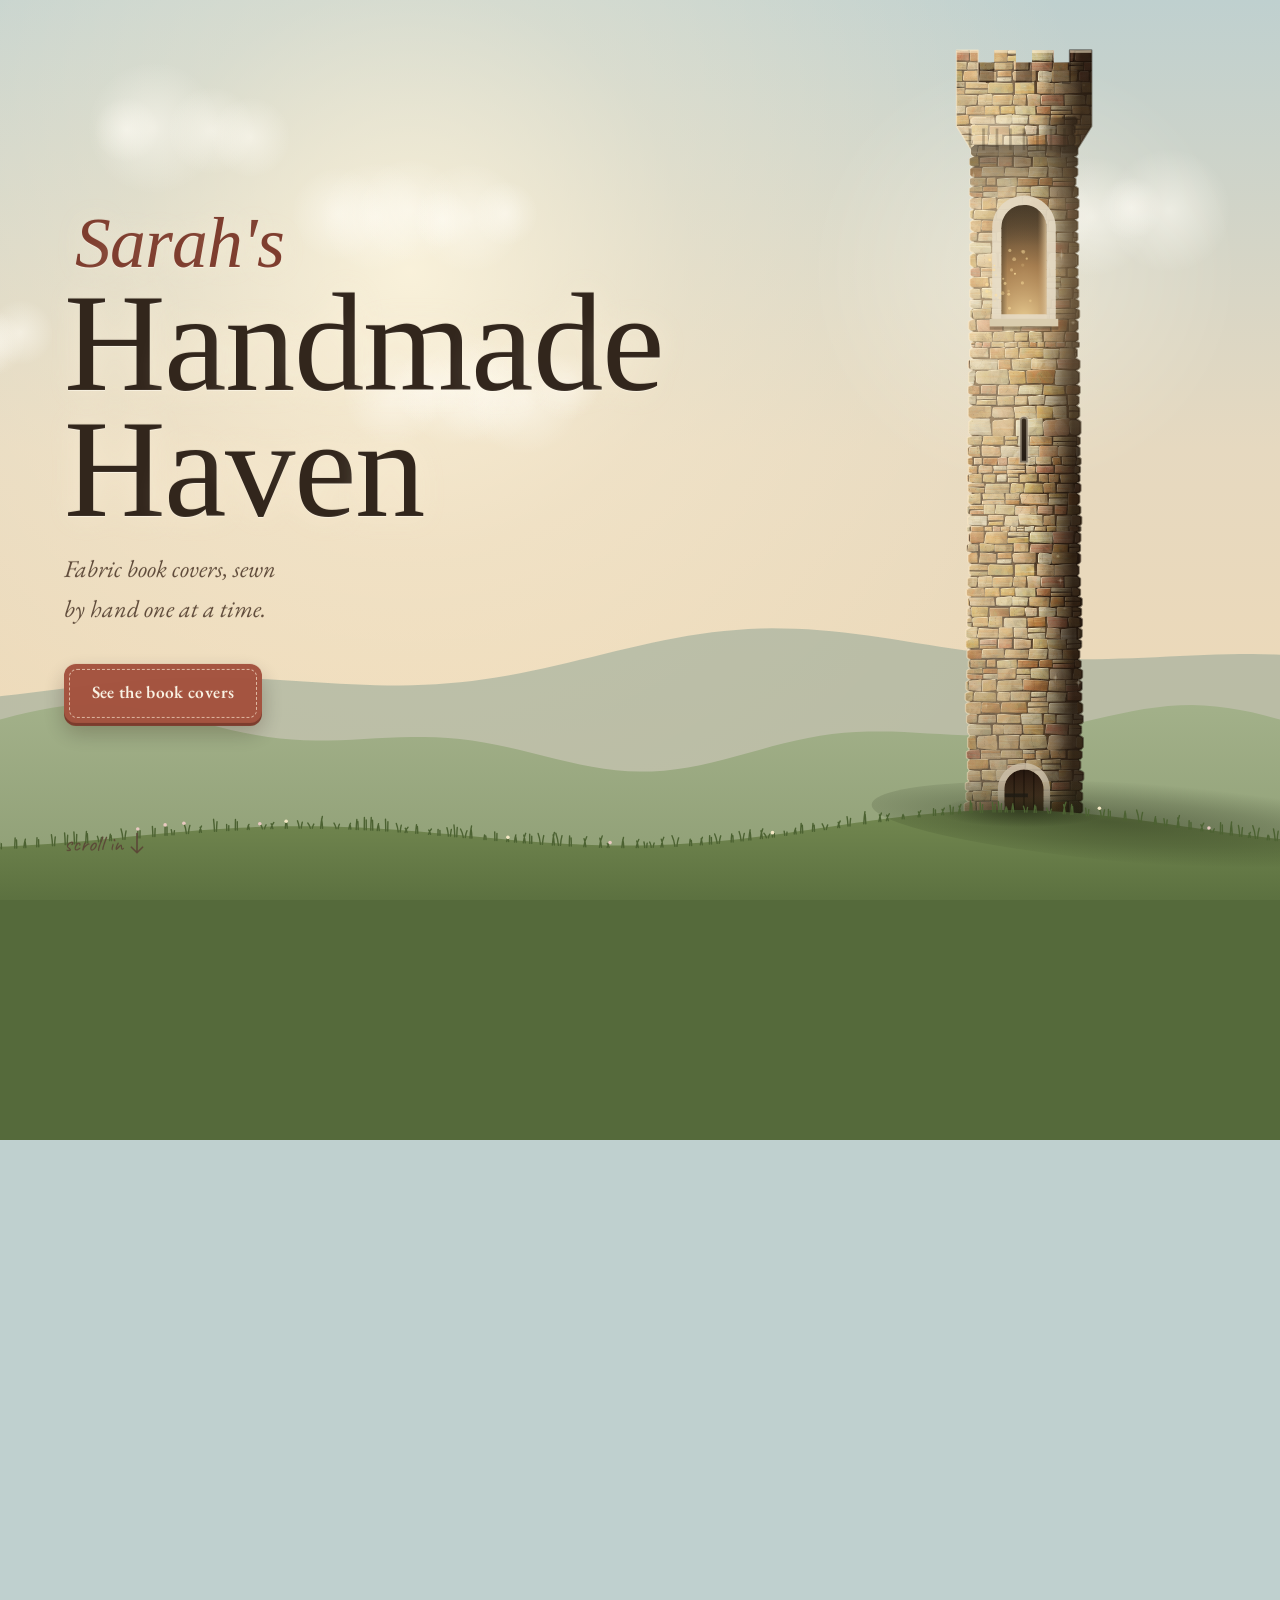
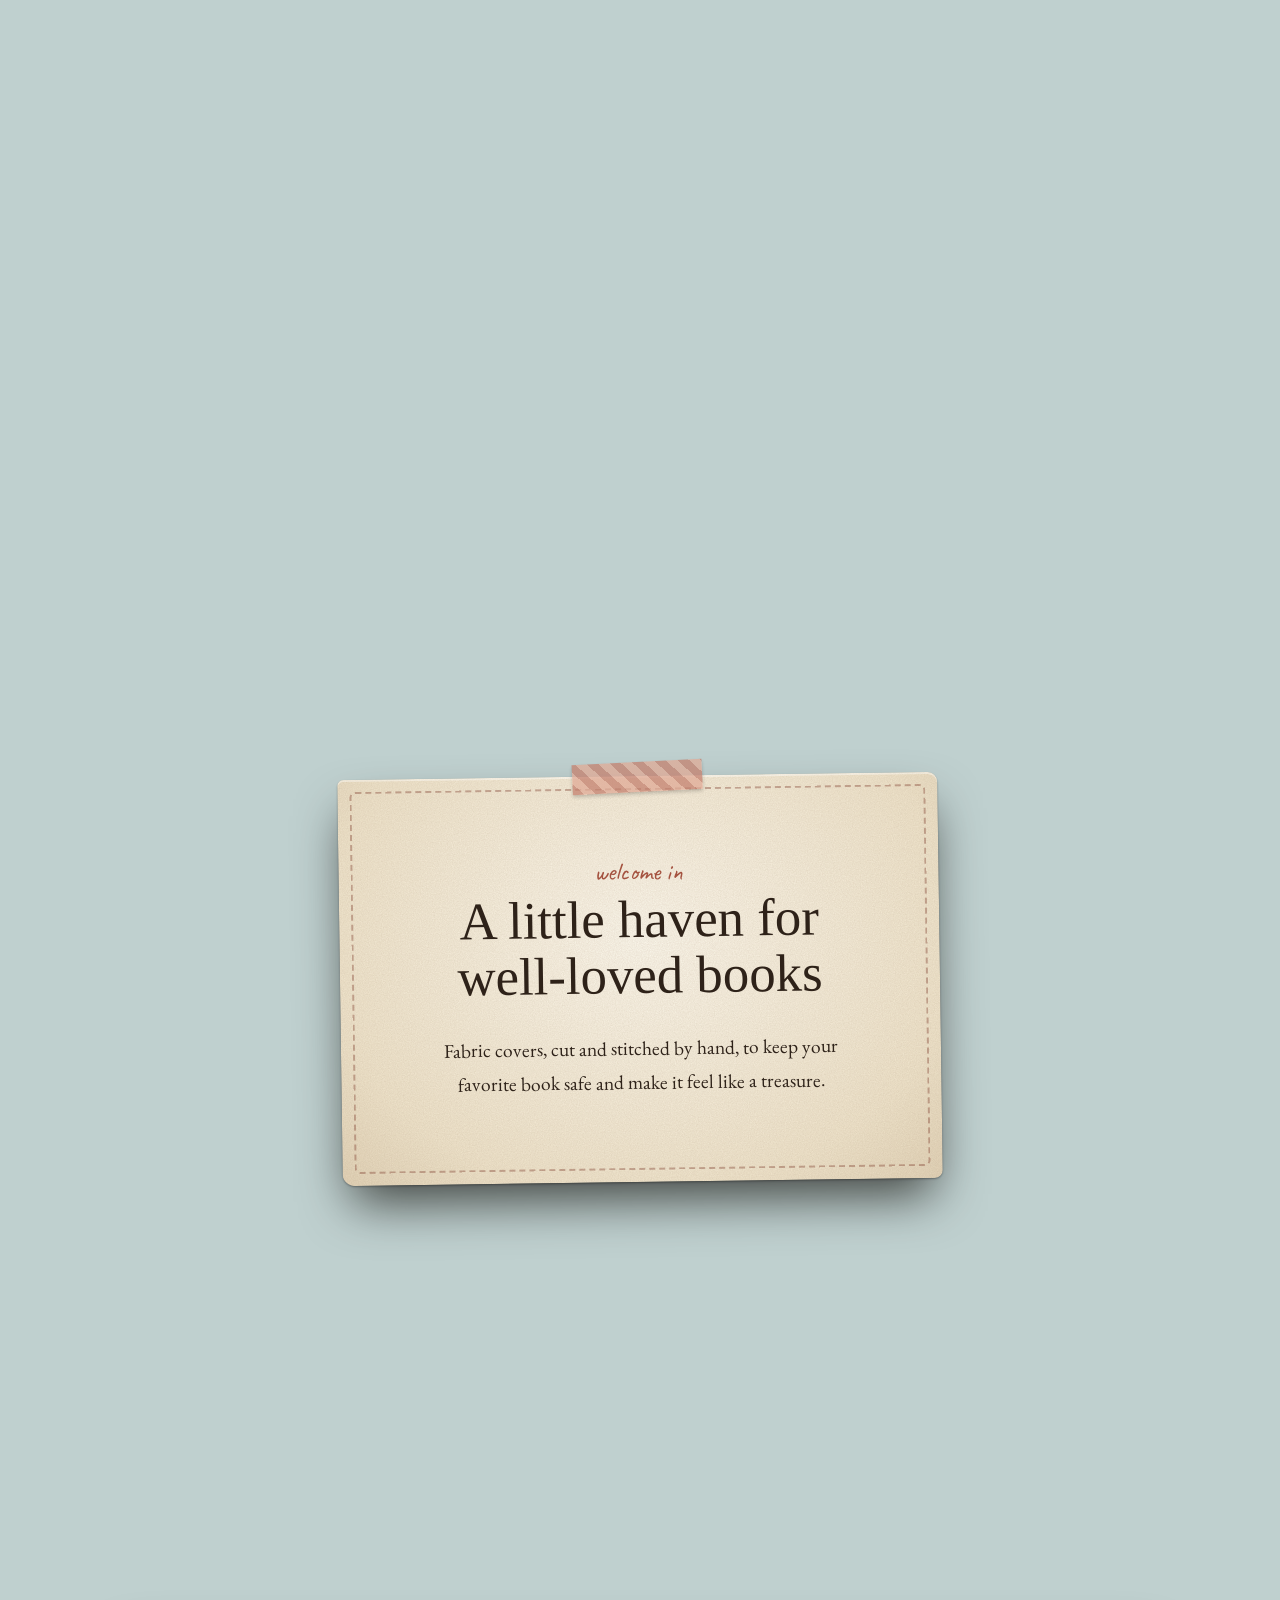
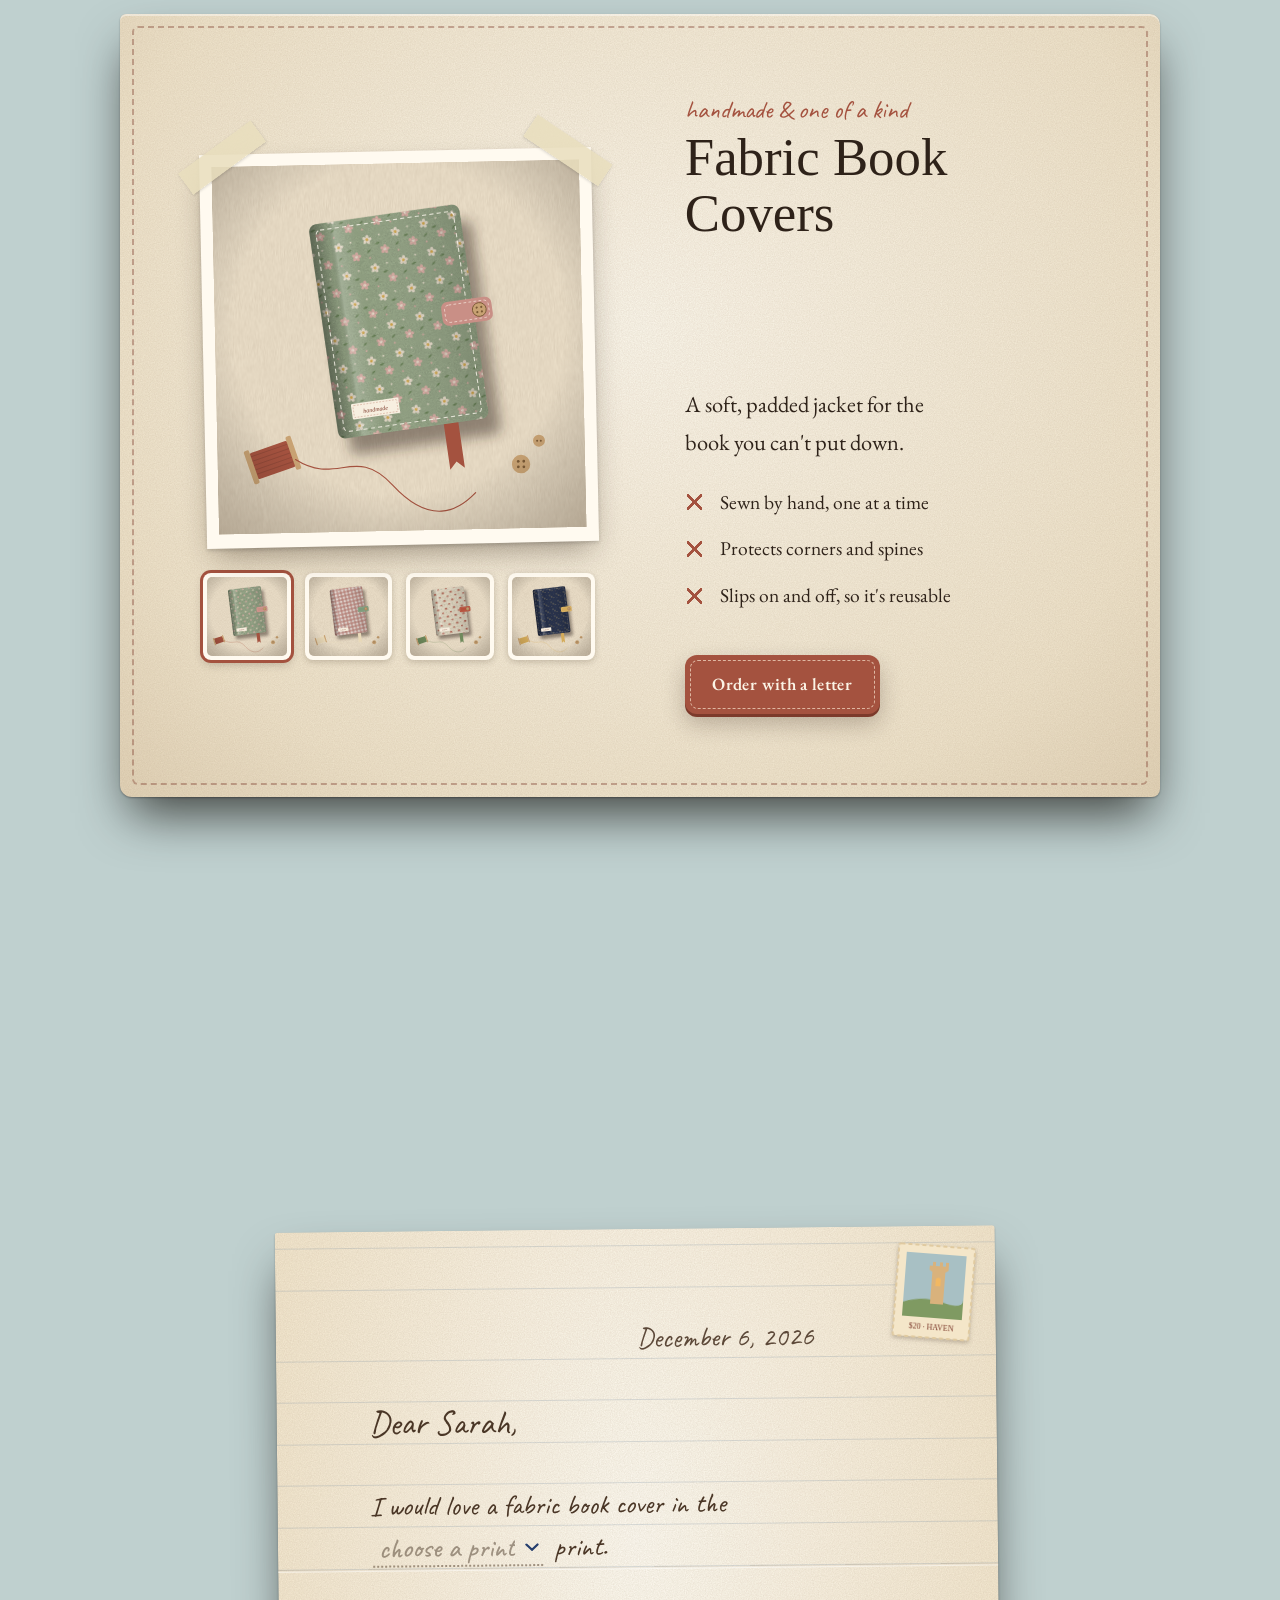
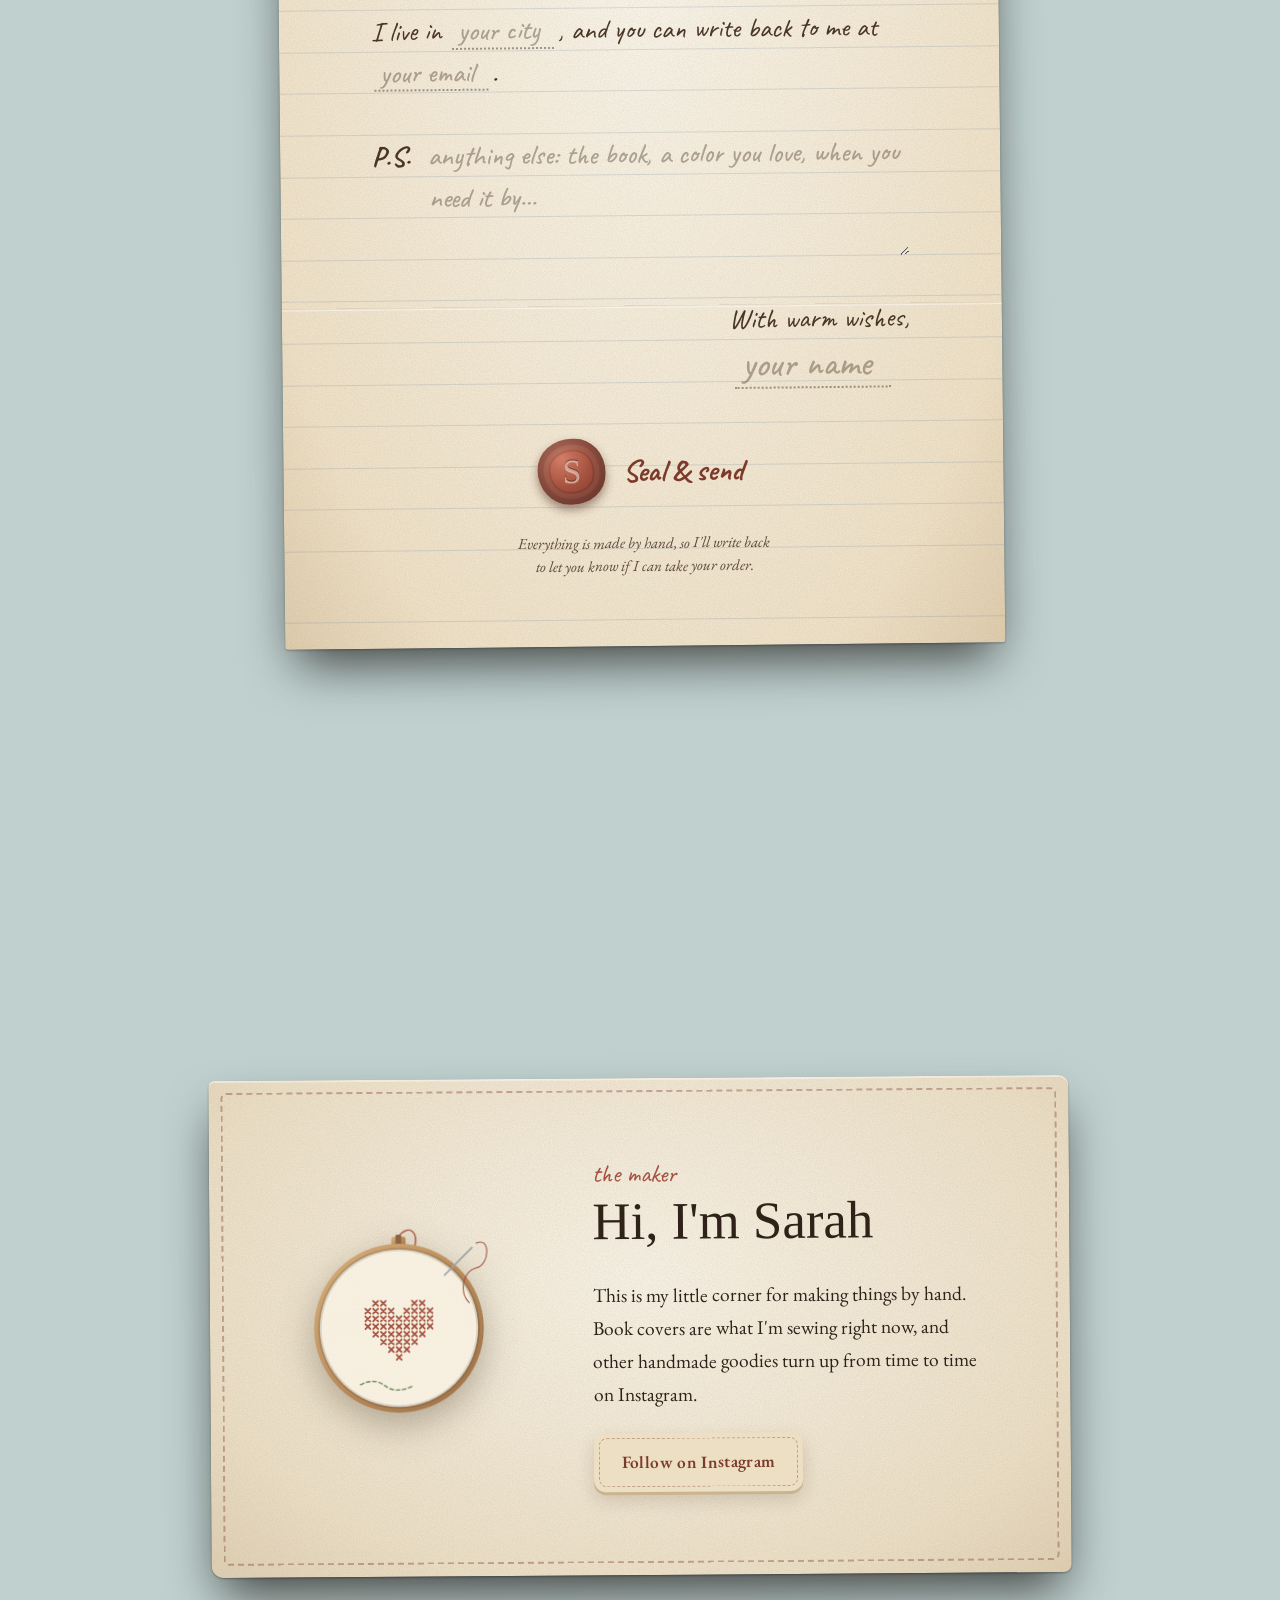
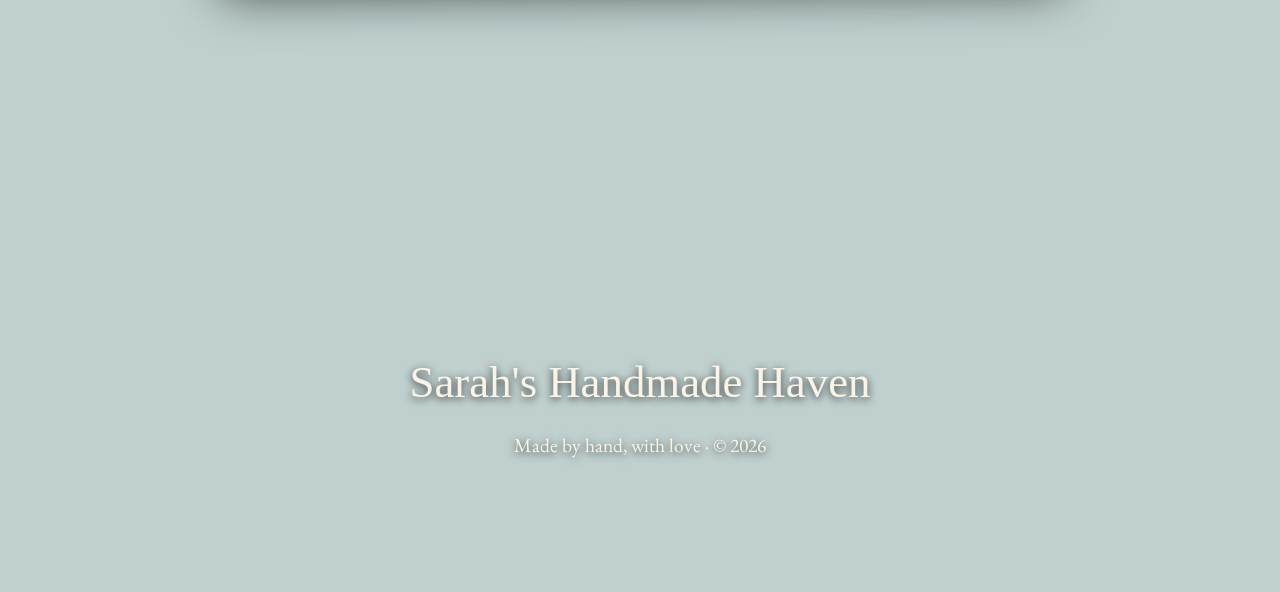
==== index.html @ 5ad29f72 "Show the scroll's spiral on one end only Viewed slightly from the left, the roll shows its spiral fa" ====
<!doctype html>
<html lang="en">
<head>
  <meta charset="utf-8">
  <meta name="viewport" content="width=device-width, initial-scale=1">
  <title>Sarah's Handmade Haven — Fabric Book Covers</title>
  <meta name="description" content="Handmade fabric book covers, sewn one at a time by Sarah. $20 each — order through Instagram.">
  <meta property="og:title" content="Sarah's Handmade Haven">
  <meta property="og:description" content="Handmade fabric book covers, sewn one at a time. $20 each.">
  <meta property="og:type" content="website">
  <meta name="theme-color" content="#bfd0cf">
  <link rel="icon" href="images/favicon.svg" type="image/svg+xml">
  <link rel="preconnect" href="https://fonts.googleapis.com">
  <link rel="preconnect" href="https://fonts.gstatic.com" crossorigin>
  <link href="https://fonts.googleapis.com/css2?family=Caveat:wght@500;700&family=EB+Garamond:ital,wght@0,400;0,500;0,600;1,400;1,500&family=IM+Fell+English:ital@0;1&display=swap" rel="stylesheet">
  <link rel="stylesheet" href="css/styles.css?v=20261015-165308">
  <script>
    document.documentElement.classList.add('js');
    // Always open at the top (the tower): no restored scroll position, and no
    // jumping to a #section left in the address by an earlier click.
    if ('scrollRestoration' in history) history.scrollRestoration = 'manual';
    if (location.hash) history.replaceState(null, '', location.pathname + location.search);
  </script>
</head>
<body>
  <!-- The scene is pinned with position: sticky rather than fixed, so iOS
       Safari also paints it behind its floating toolbar. -->
  <div class="backdrop" aria-hidden="true">
    <div class="backdrop__pin">
      <canvas id="scene"></canvas>
      <canvas id="glint"></canvas>
      <svg id="ivy"></svg>
    </div>
  </div>

  <nav class="topnav" aria-label="Main">
    <a class="topnav__brand" href="#top">
      <img src="images/favicon.svg" alt="" width="22" height="22">
      <span>Sarah's Handmade Haven</span>
    </a>
    <ul class="topnav__links">
      <li><a href="#shop">Book Covers</a></li>
      <li><a href="#letter">Order</a></li>
      <li><a href="#about">About</a></li>
      <li><a class="topnav__ig" data-ig href="#">Instagram</a></li>
    </ul>
  </nav>

  <header class="hero" id="top">
    <div class="hero__stage">
      <h1 class="title" aria-label="Sarah's Handmade Haven">
        <span class="title__line title__line--small" data-split>Sarah's</span>
        <span class="title__line" data-split>Handmade</span>
        <span class="title__line" data-split>Haven</span>
      </h1>
      <p class="hero__tag">Fabric book covers, sewn by hand one at a time.</p>
      <a class="btn hero__cta" href="#shop">See the book covers</a>
      <div class="scroll-cue" aria-hidden="true">
        <span>scroll in</span>
        <svg viewBox="0 0 20 30" width="16" height="24"><path d="M10 2v24M3 19l7 7 7-7" fill="none" stroke="currentColor" stroke-width="2" stroke-linecap="round" stroke-linejoin="round"/></svg>
      </div>
    </div>
  </header>

  <main>
    <section class="section" id="welcome">
      <div class="card card--note">
        <p class="kicker">welcome in</p>
        <h2>A little haven for well-loved books</h2>
        <p>Fabric covers, cut and stitched by hand, to keep your favorite book safe and make it feel like a treasure.</p>
      </div>
    </section>

    <section class="section" id="shop">
      <article class="card product">
        <div class="product__gallery">
          <figure class="photo">
            <img id="product-main" src="images/cover-floral.svg" width="800" height="800"
                 alt="Fabric book cover in a sage floral print with a button strap">
          </figure>
          <div class="thumbs">
            <button class="thumb" type="button" aria-pressed="true" aria-label="Sage floral print" data-print="sage floral">
              <img src="images/cover-floral.svg" alt="Fabric book cover in a sage floral print with a button strap" width="800" height="800">
            </button>
            <button class="thumb" type="button" aria-pressed="false" aria-label="Rose gingham print" data-print="rose gingham">
              <img src="images/cover-gingham.svg" alt="Fabric book cover in a dusty rose gingham" width="800" height="800">
            </button>
            <button class="thumb" type="button" aria-pressed="false" aria-label="Mushroom print" data-print="mushroom">
              <img src="images/cover-mushroom.svg" alt="Fabric book cover with little red mushrooms on cream" width="800" height="800">
            </button>
            <button class="thumb" type="button" aria-pressed="false" aria-label="Moon and stars print" data-print="moon &amp; stars">
              <img src="images/cover-stars.svg" alt="Fabric book cover in navy with gold moons and stars" width="800" height="800">
            </button>
          </div>
        </div>

        <div class="product__info">
          <p class="kicker">handmade &amp; one of a kind</p>
          <h2>Fabric Book Covers</h2>
          <div class="price-tag" aria-label="Price: 20 dollars"><span>$20</span></div>
          <p class="lede">A soft, padded jacket for the book you can't put down.</p>
          <ul class="stitch-list">
            <li>Sewn by hand, one at a time</li>
            <li>Protects corners and spines</li>
            <li>Slips on and off, so it's reusable</li>
          </ul>
          <a class="btn" href="#letter">Order with a letter</a>
        </div>
      </article>
    </section>

    <section class="section" id="letter">
      <div class="letter-wrap">
        <form class="letter" id="order-letter" novalidate aria-labelledby="letter-heading">
          <h2 class="visually-hidden" id="letter-heading">Order letter</h2>
          <div class="letter__stamp" aria-hidden="true">
            <svg viewBox="0 0 80 96" width="80" height="96">
              <rect x="2" y="2" width="76" height="92" rx="2" fill="#f4e6c9" stroke="#e0caa0" stroke-width="2" stroke-dasharray="4 3"/>
              <rect x="10" y="10" width="60" height="64" fill="#a8c0c4"/>
              <path d="M10 60 Q30 52 50 58 T70 54 V74 H10Z" fill="#7f9a62"/>
              <path d="M34 22h3v-4h3v4h4v-4h3v4h3v-4h3v8l-3 2v32H37V28l-3-2z" fill="#d9b27c"/>
              <path d="M41 36a2.5 2.5 0 0 1 5 0v6h-5z" fill="#f2b862"/>
              <text x="40" y="86" text-anchor="middle" font-family="Georgia, serif" font-size="8" fill="#7c3a2b">$20 · HAVEN</text>
            </svg>
          </div>
          <p class="letter__date" data-letter-date></p>

          <p class="letter__greeting">Dear Sarah,</p>

          <p class="letter__line">
            I would love a fabric book cover in the
            <label class="visually-hidden" for="l-print">Which print</label>
            <select class="blank blank--select" id="l-print" name="print" required>
              <option value="" selected disabled>choose a print</option>
            </select>
            print.
          </p>

          <p class="letter__line">
            I live in
            <label class="visually-hidden" for="l-city">Your city</label>
            <input class="blank" id="l-city" name="city" type="text" autocomplete="address-level2" placeholder="your city" required>,
            and you can write back to me at
            <label class="visually-hidden" for="l-email">Your email</label>
            <input class="blank" id="l-email" name="email" type="email" inputmode="email" autocomplete="email" placeholder="your email" required>.
          </p>

          <div class="letter__ps">
            <label for="l-note">P.S.</label>
            <textarea class="blank blank--area" id="l-note" name="note" rows="2" placeholder="anything else: the book, a color you love, when you need it by…"></textarea>
          </div>

          <div class="letter__signoff">
            <p>With warm wishes,</p>
            <label class="visually-hidden" for="l-name">Your name</label>
            <input class="blank blank--sign" id="l-name" name="name" type="text" autocomplete="name" placeholder="your name" required>
          </div>

          <div class="letter__send">
            <button class="seal" type="submit">
              <span class="seal__wax" aria-hidden="true">S</span>
              <span class="seal__label">Seal &amp; send</span>
            </button>
          </div>
          <p class="letter__error" role="alert" hidden></p>
          <p class="letter__small">Everything is made by hand, so I'll write back to let you know if I can take your order.</p>
        </form>

        <div class="letter-sent card" id="letter-sent" hidden tabindex="-1">
          <p class="kicker">off it flies</p>
          <h2>Your letter is sealed!</h2>
          <p class="letter-sent__msg" data-sent-msg></p>
          <a class="btn" data-sent-go href="#" target="_blank" rel="noopener"></a>
          <details class="letter-sent__copy">
            <summary>See or copy your letter</summary>
            <textarea readonly rows="10" data-sent-text></textarea>
            <button class="btn btn--ghost" type="button" data-sent-copy>Copy letter</button>
          </details>
          <p><button class="link-btn" type="button" data-sent-again>Write another letter</button></p>
        </div>
      </div>
    </section>

    <section class="section" id="about">
      <div class="card about">
        <img class="about__img" src="images/about-hoop.svg" alt="An embroidery hoop with a cross-stitched heart" width="600" height="600" loading="lazy">
        <div>
          <p class="kicker">the maker</p>
          <h2>Hi, I'm Sarah</h2>
          <p>This is my little corner for making things by hand. Book covers are what I'm sewing right now, and other handmade goodies turn up from time to time on Instagram.</p>
          <a class="btn btn--ghost" data-ig href="#">Follow on Instagram</a>
        </div>
      </div>
    </section>
  </main>

  <footer class="footer">
    <p class="footer__mark">Sarah's Handmade Haven</p>
    <p>Made by hand, with love · © <span data-year>2026</span></p>
  </footer>

  <script src="js/config.js?v=20261015-165308" defer></script>
  <script src="js/stone.js?v=20261015-165308" defer></script>
  <script src="js/scene.js?v=20261015-165308" defer></script>
  <script src="js/ivy.js?v=20261015-165308" defer></script>
  <script src="js/main.js?v=20261015-165308" defer></script>
  <script src="js/post.js?v=20261015-165308" defer></script>
  <script src="js/letter.js?v=20261015-165308" defer></script>
</body>
</html>
---- css/styles.css ----
/* Sarah's Handmade Haven */

:root {
  --ink: #2e2219;
  --ink-soft: #5c4838;
  --parchment: #f6eedc;
  --parchment-deep: #ecdfc4;
  --rose: #a4523f;
  --rose-dark: #7c3a2b;
  --thread: #b98b5b;
  --stone: #4f473e;
  --cream: #fbf4e6;

  --font-display: 'IM Fell English', 'Iowan Old Style', Georgia, serif;
  --font-body: 'EB Garamond', Garamond, Georgia, serif;
  --font-hand: 'Caveat', 'Segoe Print', cursive;

  --p: 0;
  --gutter: clamp(16px, 5vw, 64px);
  --paper-grain: url("data:image/svg+xml,%3Csvg xmlns='http://www.w3.org/2000/svg' width='220' height='220'%3E%3Cfilter id='n'%3E%3CfeTurbulence type='fractalNoise' baseFrequency='.85' numOctaves='3' stitchTiles='stitch'/%3E%3CfeColorMatrix values='0 0 0 0 .36 0 0 0 0 .26 0 0 0 0 .16 0 0 0 .22 0'/%3E%3C/filter%3E%3Crect width='100%25' height='100%25' filter='url(%23n)'/%3E%3C/svg%3E");
}

*, *::before, *::after { box-sizing: border-box; }

html {
  background: #bfd0cf;
  -webkit-text-size-adjust: 100%;
}

body {
  position: relative;
  margin: 0;
  background: #bfd0cf;
  color: var(--ink);
  font-family: var(--font-body);
  font-size: clamp(1.06rem, 0.98rem + 0.3vw, 1.22rem);
  line-height: 1.7;
  overflow-x: hidden;
}

img { max-width: 100%; height: auto; display: block; }
a { color: inherit; }

h1, h2, h3 { font-family: var(--font-display); font-weight: 400; line-height: 1.05; margin: 0; }
h2 { font-size: clamp(2.1rem, 1.4rem + 2.6vw, 3.3rem); margin-bottom: 0.55em; }
h3 { font-size: 1.5rem; margin-bottom: 0.25em; }
p { margin: 0 0 1.1em; }
[tabindex="-1"]:focus { outline: none; }

:focus-visible { outline: 3px solid var(--rose); outline-offset: 3px; border-radius: 4px; }

/* ---------- fixed layers ---------- */

/* spans the whole page; its child sticks to the top of the screen */
.backdrop {
  position: absolute;
  inset: 0;
  z-index: 0;
  pointer-events: none;
  overflow: clip;
}
.backdrop__pin {
  position: sticky;
  top: 0;
  height: 100vh;
  height: 100lvh;
}
/* a skirt below the scene in a matching colour, so a toolbar animation or
   a fast scroll can never reveal a bare strip at the bottom of the screen */
.backdrop__pin::after {
  content: "";
  position: absolute;
  top: 100%;
  left: 0;
  right: 0;
  height: 240px;
  background: var(--edge, #556a3b);
}

#scene,
#glint,
#ivy {
  position: absolute;
  inset: 0;
  width: 100%;
  height: 100%;
  display: block;
}

#ivy {
  opacity: 0;
  transition: opacity 0.6s ease;
}
#ivy.is-growing { opacity: 1; }
#ivy .vine {
  fill: none;
  stroke: #45491f;
  stroke-width: 4.2;
  stroke-linecap: round;
  stroke-linejoin: round;
}
#ivy .vine--twig { stroke-width: 2.5; stroke: #50552a; }
#ivy .vines { filter: drop-shadow(1px 2px 1.5px rgba(20, 12, 5, 0.35)); }
#ivy .leaf__in {
  transform: scale(0);
  transition: transform 0.55s cubic-bezier(0.3, 1.6, 0.5, 1);
}
#ivy .leaf.on .leaf__in { transform: scale(1); }
#ivy .flower__in {
  transform: scale(0) rotate(-120deg);
  transition: transform 0.9s cubic-bezier(0.3, 1.5, 0.5, 1);
}
#ivy .flower.on .flower__in { transform: none; }
@media (prefers-reduced-motion: reduce) {
  #ivy .leaf__in,
  #ivy .flower__in { transition: none; }
}

/* ---------- nav ---------- */

.topnav {
  position: fixed;
  top: 12px;
  left: 50%;
  z-index: 10;
  display: flex;
  align-items: center;
  gap: 1.5rem;
  max-width: calc(100% - 24px);
  padding: 0.45rem 0.6rem 0.45rem 1rem;
  background: var(--parchment) var(--paper-grain);
  border-radius: 999px;
  box-shadow: 0 10px 30px rgba(10, 6, 3, 0.45), inset 0 0 0 1px rgba(124, 58, 43, 0.15);
  transform: translate(-50%, -140%);
  opacity: 0;
  transition: transform 0.5s cubic-bezier(0.2, 0.8, 0.2, 1), opacity 0.4s ease;
}
.on-wall .topnav { transform: translate(-50%, 0); opacity: 1; }

.topnav__brand {
  display: flex;
  align-items: center;
  gap: 0.5rem;
  font-family: var(--font-display);
  font-size: 1.1rem;
  text-decoration: none;
  white-space: nowrap;
}
.topnav__links {
  display: flex;
  gap: 0.25rem;
  list-style: none;
  margin: 0;
  padding: 0;
}
.topnav__links a {
  display: block;
  padding: 0.35rem 0.8rem;
  border-radius: 999px;
  text-decoration: none;
  font-size: 1rem;
  white-space: nowrap;
}
.topnav__links a:hover { background: rgba(124, 58, 43, 0.1); }
.topnav__ig { background: var(--rose); color: var(--cream); }
.topnav__links .topnav__ig:hover { background: var(--rose-dark); }

@media (max-width: 760px) {
  .topnav { gap: 0.6rem; }
  .topnav__brand span { display: none; }
  .topnav__links li:not(:last-child):not(:first-child) { display: none; }
}

/* ---------- hero ---------- */

.hero {
  position: relative;
  z-index: 2;
  height: 230vh;
}

.hero__stage {
  position: sticky;
  top: 0;
  height: 100vh;
  height: 100svh;
  display: flex;
  flex-direction: column;
  justify-content: center;
  align-items: flex-start;
  padding: 0 var(--gutter);
  padding-top: 4vh;
  max-width: min(72vw, 1100px);
  opacity: calc(1 - var(--p) * 3.2);
  transform: translateY(calc(var(--p) * -24vh));
}
.past-title .hero__stage { pointer-events: none; }

.title {
  color: var(--ink);
  text-shadow: 0 1px 0 rgba(255, 250, 238, 0.6), 0 0 30px rgba(255, 244, 220, 0.6);
  margin-bottom: 0.4em;
}
.js .title:not(.is-ready) { visibility: hidden; }

.title__line {
  display: block;
  font-size: min(11vw, 18vh, 10.5rem);
  line-height: 0.9;
  white-space: nowrap;
  letter-spacing: -0.01em;
}
.title__line--small {
  font-style: italic;
  font-size: min(5.6vw, 9vh, 5rem);
  color: var(--rose-dark);
  margin-left: 0.15em;
  margin-bottom: 0.05em;
}
@media (max-width: 600px) {
  .title__line { font-size: 14vw; }
  .title__line--small { font-size: 7.5vw; }
}
.title .ch {
  display: inline-block;
  white-space: pre;
  will-change: transform;
}

.hero__tag {
  font-style: italic;
  font-size: clamp(1.1rem, 0.9rem + 0.8vw, 1.5rem);
  color: var(--ink-soft);
  max-width: 32ch;
  text-wrap: balance;
  margin-bottom: 1.4em;
}
.js .hero__tag,
.js .hero__cta,
.js .scroll-cue {
  opacity: 0;
  transform: translateY(10px);
  transition: opacity 0.9s ease, transform 0.9s ease;
}
.title-done .hero__tag,
.title-done .hero__cta,
.title-done .scroll-cue { opacity: 1; transform: none; }
.title-done .hero__cta { transition-delay: 0.15s; }
.title-done .scroll-cue { transition-delay: 0.5s; }

.scroll-cue {
  position: absolute;
  bottom: 4vh;
  left: var(--gutter);
  display: flex;
  align-items: center;
  gap: 0.4rem;
  font-family: var(--font-hand);
  font-size: 1.4rem;
  color: var(--ink-soft);
}
.scroll-cue svg { animation: bob 2s ease-in-out infinite; }
@keyframes bob { 50% { transform: translateY(5px); } }
@media (prefers-reduced-motion: reduce) { .scroll-cue svg { animation: none; } }

/* ---------- buttons ---------- */

.btn {
  position: relative;
  display: inline-flex;
  align-items: center;
  gap: 0.4em;
  padding: 0.85em 1.6em;
  border-radius: 12px;
  background: var(--rose);
  color: var(--cream);
  font-family: var(--font-body);
  font-weight: 600;
  font-size: 1.08rem;
  letter-spacing: 0.02em;
  text-decoration: none;
  box-shadow: 0 3px 0 var(--rose-dark), 0 10px 22px rgba(40, 20, 10, 0.25);
  transition: transform 0.15s ease, box-shadow 0.15s ease, background 0.15s ease;
}
.btn::after {
  content: "";
  position: absolute;
  inset: 5px;
  border: 1.5px dashed rgba(255, 238, 215, 0.65);
  border-radius: 8px;
  pointer-events: none;
}
.btn:hover { transform: translateY(-2px); box-shadow: 0 5px 0 var(--rose-dark), 0 14px 26px rgba(40, 20, 10, 0.3); }
.btn:active { transform: translateY(2px); box-shadow: 0 1px 0 var(--rose-dark), 0 6px 14px rgba(40, 20, 10, 0.25); }

.btn--ghost {
  background: var(--parchment-deep);
  color: var(--rose-dark);
  box-shadow: 0 3px 0 #c9b48f, 0 8px 18px rgba(40, 20, 10, 0.15);
}
.btn--ghost::after { border-color: rgba(124, 58, 43, 0.4); }
.btn--ghost:hover { box-shadow: 0 5px 0 #c9b48f, 0 12px 22px rgba(40, 20, 10, 0.2); }

/* ---------- content on the wall ---------- */

main {
  position: relative;
  z-index: 2;
}

.section {
  padding: clamp(110px, 24vh, 260px) var(--gutter);
  scroll-margin-top: 40px;
}
#welcome { padding-top: 34vh; }

.card {
  position: relative;
  margin: 0 auto;
  max-width: 1040px;
  padding: clamp(36px, 6.5vw, 84px);
  background-color: var(--parchment);
  background-image:
    var(--paper-grain),
    radial-gradient(ellipse at 50% 40%, rgba(255, 252, 244, 0.7), rgba(226, 208, 172, 0.35) 75%, rgba(196, 170, 128, 0.4));
  border-radius: 6px 10px 8px 12px;
  box-shadow:
    0 2px 0 rgba(255, 255, 255, 0.4) inset,
    0 1px 2px rgba(0, 0, 0, 0.3),
    0 26px 50px -10px rgba(8, 5, 2, 0.7);
}
/* the stitched edge */
.card::before {
  content: "";
  position: absolute;
  inset: 12px;
  border: 2px dashed rgba(124, 58, 43, 0.38);
  border-radius: 6px;
  pointer-events: none;
}

.kicker {
  font-family: var(--font-hand);
  font-size: 1.6rem;
  line-height: 1;
  color: var(--rose);
  margin-bottom: 0.3em;
}

.card--note {
  max-width: 600px;
  transform: rotate(-0.8deg);
  text-align: center;
}
.card--note p:last-child { margin-bottom: 0; }
/* bits of washi tape */
.card--note::after {
  content: "";
  position: absolute;
  top: -14px;
  left: 50%;
  width: 130px;
  height: 30px;
  transform: translateX(-50%) rotate(-2deg);
  background: repeating-linear-gradient(45deg, rgba(196, 128, 110, 0.75) 0 8px, rgba(224, 170, 150, 0.75) 8px 16px);
  box-shadow: 0 2px 4px rgba(0, 0, 0, 0.2);
}

/* product */

.product {
  display: grid;
  grid-template-columns: minmax(0, 1fr) minmax(0, 1fr);
  gap: clamp(40px, 7vw, 96px);
  align-items: center;
}
@media (max-width: 820px) {
  .product { grid-template-columns: 1fr; }
}

.photo {
  position: relative;
  margin: 0;
  padding: 12px 12px 14px;
  background: #fffaf0;
  box-shadow: 0 2px 4px rgba(0, 0, 0, 0.15), 0 14px 30px -8px rgba(40, 25, 10, 0.4);
  transform: rotate(-1.2deg);
}
.photo::before,
.photo::after {
  content: "";
  position: absolute;
  width: 90px;
  height: 26px;
  background: rgba(233, 222, 190, 0.85);
  box-shadow: 0 1px 3px rgba(0, 0, 0, 0.15);
  z-index: 1;
}
.photo::before { top: -10px; left: -22px; transform: rotate(-35deg); }
.photo::after { top: -10px; right: -22px; transform: rotate(35deg); }
.photo img {
  width: 100%;
  aspect-ratio: 1;
  object-fit: cover;
  transition: opacity 0.16s ease;
}
.photo img.is-swapping { opacity: 0; }

.thumbs {
  display: grid;
  grid-template-columns: repeat(4, 1fr);
  gap: 14px;
  margin-top: 28px;
}
.thumb {
  padding: 4px;
  border: 0;
  border-radius: 8px;
  background: #fffaf0;
  cursor: pointer;
  box-shadow: 0 2px 6px rgba(40, 25, 10, 0.2);
  transition: transform 0.15s ease, box-shadow 0.15s ease;
}
.thumb img { border-radius: 5px; aspect-ratio: 1; object-fit: cover; }
.thumb:hover { transform: translateY(-2px); }
.thumb[aria-pressed="true"] { box-shadow: 0 0 0 3px var(--rose), 0 4px 10px rgba(40, 25, 10, 0.25); }

.price-tag {
  display: inline-block;
  margin: 0.1em 0 1.3em;
  padding: 0.05em 0.9em 0.1em 1.6em;
  font-family: var(--font-hand);
  font-weight: 700;
  font-size: 2.6rem;
  line-height: 1.2;
  color: var(--rose-dark);
  background:
    radial-gradient(circle at 0.75em 50%, transparent 0 0.16em, rgba(124, 58, 43, 0.35) 0.17em 0.2em, transparent 0.21em),
    #f0dcb2;
  clip-path: polygon(0.5em 0, 100% 0, 100% 100%, 0.5em 100%, 0 50%);
  transform: rotate(-4deg);
  filter: drop-shadow(0 3px 3px rgba(40, 25, 10, 0.25));
}

.lede { font-size: 1.15em; max-width: 26ch; }

.stitch-list {
  list-style: none;
  padding: 0;
  margin: 0 0 2.2em;
}
.stitch-list li {
  position: relative;
  padding-left: 1.8em;
  margin-bottom: 0.7em;
}
.stitch-list li::before {
  content: "";
  position: absolute;
  left: 0.1em;
  top: 0.45em;
  width: 0.8em;
  height: 0.8em;
  background:
    linear-gradient(45deg, transparent 42%, var(--rose) 42% 58%, transparent 58%),
    linear-gradient(-45deg, transparent 42%, var(--rose) 42% 58%, transparent 58%);
}

.fine {
  margin-top: 1.4em;
  font-size: 0.92em;
  font-style: italic;
  color: var(--ink-soft);
}

/* about */

.about {
  max-width: 860px;
  display: grid;
  grid-template-columns: minmax(0, 0.7fr) minmax(0, 1.3fr);
  gap: clamp(36px, 7vw, 88px);
  align-items: center;
  transform: rotate(-0.4deg);
}
.about__img { filter: drop-shadow(0 12px 18px rgba(40, 25, 10, 0.3)); }
@media (max-width: 720px) {
  .about { grid-template-columns: 1fr; }
  .about__img { max-width: 180px; margin: 0 auto; }
}

/* footer */

.footer {
  position: relative;
  z-index: 2;
  padding: 16vh var(--gutter) 14vh;
  text-align: center;
  color: var(--cream);
  text-shadow: 0 2px 8px rgba(0, 0, 0, 0.8);
}
.footer p { margin: 0.2em 0; }
.footer__mark {
  font-family: var(--font-display);
  font-size: clamp(1.8rem, 1.2rem + 2vw, 2.8rem);
}

/* ---------- order letter ---------- */

.visually-hidden {
  position: absolute !important;
  width: 1px;
  height: 1px;
  margin: -1px;
  padding: 0;
  overflow: hidden;
  clip-path: inset(50%);
  white-space: nowrap;
  border: 0;
}

.letter-wrap {
  position: relative;
  max-width: 720px;
  margin: 0 auto;
}

.letter {
  --line: 2.6rem;
  --ink: #4a3626;
  --ink-blue: #263f6e;
  position: relative;
  padding: clamp(44px, 8vw, 88px) clamp(26px, 8vw, 92px) clamp(36px, 6vw, 68px);
  font-family: var(--font-hand);
  font-size: clamp(1.45rem, 1.2rem + 0.9vw, 1.75rem);
  line-height: var(--line);
  color: var(--ink);
  background-color: #fbf3e2;
  background-image:
    var(--paper-grain),
    repeating-linear-gradient(to bottom, transparent 0 calc(var(--line) - 1px), rgba(96, 128, 160, 0.22) calc(var(--line) - 1px) var(--line)),
    radial-gradient(ellipse at 50% 30%, rgba(255, 253, 246, 0.85), rgba(232, 214, 178, 0.45) 80%, rgba(205, 178, 135, 0.55));
  background-origin: padding-box, content-box, padding-box;
  border-radius: 3px;
  box-shadow: 0 1px 2px rgba(0, 0, 0, 0.25), 0 26px 50px -12px rgba(8, 5, 2, 0.7);
  transform: rotate(-0.6deg);
}
/* the letter has been folded in thirds */
.letter::after {
  content: "";
  position: absolute;
  inset: 0;
  pointer-events: none;
  background:
    linear-gradient(to bottom, transparent calc(33.3% - 1px), rgba(120, 90, 50, 0.12) calc(33.3% - 1px), rgba(255, 255, 255, 0.5) calc(33.3% + 1px), transparent calc(33.3% + 2px)),
    linear-gradient(to bottom, transparent calc(66.6% - 1px), rgba(120, 90, 50, 0.12) calc(66.6% - 1px), rgba(255, 255, 255, 0.5) calc(66.6% + 1px), transparent calc(66.6% + 2px));
}
.letter p { margin: 0 0 var(--line); }

.letter__stamp {
  position: absolute;
  top: 18px;
  right: 22px;
  transform: rotate(5deg);
  filter: drop-shadow(0 2px 2px rgba(40, 25, 10, 0.25));
}
.letter__date {
  margin: 0;
  padding-right: 90px;
  text-align: right;
  color: var(--ink-soft);
}
.letter__greeting { font-size: 1.25em; }

.blank {
  max-width: 100%;
  margin: 0 0.12em;
  padding: 0 0.2em;
  border: 0;
  border-bottom: 2px dotted rgba(80, 60, 40, 0.5);
  border-radius: 0;
  background: transparent;
  color: var(--ink-blue);
  font: inherit;
  font-weight: 700;
  line-height: calc(var(--line) - 0.5rem);
  vertical-align: baseline;
  -webkit-appearance: none;
  appearance: none;
}
.blank::placeholder { color: rgba(90, 72, 56, 0.45); font-weight: 500; }
.blank:focus {
  outline: none;
  border-bottom: 2px solid var(--ink-blue);
  background-color: rgba(255, 255, 255, 0.45);
}
.blank--select {
  padding-right: 1em;
  cursor: pointer;
  background: url("data:image/svg+xml,%3Csvg xmlns='http://www.w3.org/2000/svg' viewBox='0 0 10 6'%3E%3Cpath d='M1 1l4 4 4-4' fill='none' stroke='%23263f6e' stroke-width='1.6' stroke-linecap='round'/%3E%3C/svg%3E") no-repeat right 0.15em center / 0.5em auto;
}
.blank--select:invalid { color: rgba(90, 72, 56, 0.55); font-weight: 500; }
.blank--select option { font-family: var(--font-body); font-size: 1rem; color: var(--ink); font-weight: 400; }

.blank-measure {
  position: absolute;
  visibility: hidden;
  white-space: pre;
  font-family: var(--font-hand);
  font-weight: 700;
  padding: 0 0.2em;
}

.letter__ps {
  display: flex;
  align-items: flex-start;
  gap: 0.4em;
  margin-bottom: var(--line);
}
.letter__ps label { font-weight: 700; }
.blank--area {
  flex: 1;
  min-height: calc(var(--line) * 3);
  margin: 0;
  border-bottom: 0;
  line-height: var(--line);
  resize: vertical;
}

.letter__signoff { margin-left: auto; width: fit-content; max-width: 100%; margin-bottom: var(--line); }
.letter__signoff p { margin: 0; }
.blank--sign { font-size: 1.35em; min-width: 7ch; }

.letter__send {
  display: flex;
  justify-content: center;
  margin-top: calc(var(--line) * 0.5);
}

.seal {
  display: inline-flex;
  align-items: center;
  gap: 0.55em;
  padding: 0.2em 0.4em 0.2em 0.2em;
  border: 0;
  background: none;
  color: var(--rose-dark);
  font: 700 1.1em var(--font-hand);
  cursor: pointer;
}
.seal__wax {
  display: grid;
  place-items: center;
  width: 68px;
  height: 66px;
  border-radius: 52% 46% 50% 48% / 48% 52% 46% 54%;
  background: radial-gradient(circle at 36% 30%, #d47c66, #a4523f 45%, #6c2a1e 100%);
  box-shadow:
    inset 0 0 0 6px rgba(0, 0, 0, 0.1),
    inset 0 0 0 11px rgba(255, 255, 255, 0.07),
    inset 0 0 0 13px rgba(0, 0, 0, 0.12),
    0 5px 10px rgba(60, 20, 10, 0.45);
  color: rgba(255, 222, 205, 0.6);
  font: 2.1rem var(--font-display);
  text-shadow: 0 -1px 0 rgba(0, 0, 0, 0.4), 0 1px 0 rgba(255, 200, 180, 0.3);
  transition: transform 0.25s cubic-bezier(0.3, 1.6, 0.5, 1);
}
.seal:hover .seal__wax,
.seal:focus-visible .seal__wax { transform: rotate(-10deg) scale(1.06); }
.seal:focus-visible { outline: 2px solid var(--rose); outline-offset: 4px; border-radius: 40px; }

.letter__error {
  margin: 0.6rem 0 0 !important;
  color: var(--rose);
  font-weight: 700;
}
.letter__small {
  margin: 1.4rem auto 0 !important;
  max-width: 36ch;
  text-align: center;
  font-family: var(--font-body);
  font-style: italic;
  font-size: 0.95rem;
  line-height: 1.5;
  color: var(--ink-soft);
}

.is-missing {
  border-bottom-color: var(--rose) !important;
  background-color: rgba(164, 82, 63, 0.08);
}
.letter.is-shaking { animation: shake 0.45s ease; }
@keyframes shake {
  20% { transform: rotate(-0.6deg) translateX(-8px); }
  40% { transform: rotate(-0.6deg) translateX(7px); }
  60% { transform: rotate(-0.6deg) translateX(-5px); }
  80% { transform: rotate(-0.6deg) translateX(3px); }
}

@media (max-width: 560px) {
  .letter__stamp { top: 10px; right: 10px; transform: rotate(5deg) scale(0.7); transform-origin: top right; }
  .letter__date { padding-right: 64px; }
}

/* after sending */

.letter-sent {
  max-width: 640px;
  text-align: center;
}
.letter-sent:focus { outline: none; }
.letter-sent__msg { max-width: 34ch; margin-left: auto; margin-right: auto; }
.letter-sent__copy {
  margin: 1.6em auto 0.6em;
  max-width: 520px;
  text-align: left;
}
.letter-sent__copy summary {
  cursor: pointer;
  text-align: center;
  color: var(--rose-dark);
  font-style: italic;
}
.letter-sent__copy textarea {
  display: block;
  width: 100%;
  margin: 0.8em 0;
  padding: 0.8em 1em;
  border: 1px solid rgba(124, 58, 43, 0.25);
  border-radius: 6px;
  background: rgba(255, 252, 244, 0.8);
  color: var(--ink);
  font: 1.25rem/1.45 var(--font-hand);
  resize: vertical;
}
.link-btn {
  padding: 0;
  border: 0;
  background: none;
  color: var(--rose-dark);
  font: inherit;
  text-decoration: underline;
  text-underline-offset: 3px;
  cursor: pointer;
}

/* the send animation (js/post.js) */

.post-stage {
  position: fixed;
  inset: 0;
  z-index: 40;
  cursor: pointer;
  -webkit-tap-highlight-color: transparent;
}
.post-stage svg {
  position: absolute;
  inset: 0;
  overflow: visible;
}
.post-skip {
  position: absolute;
  left: 50%;
  bottom: max(18px, env(safe-area-inset-bottom));
  margin: 0;
  padding: 0.3em 0.9em;
  border-radius: 999px;
  background: rgba(251, 243, 226, 0.8);
  color: var(--ink-soft);
  font: 1.15rem var(--font-hand);
  transform: translate(-50%, 8px);
  opacity: 0;
  transition: opacity 0.6s ease, transform 0.6s ease;
}
.post-stage.show-skip .post-skip { opacity: 1; transform: translate(-50%, 0); }

/* pigeon */
.pg-wing { --cov: #c4cbd7; --sec: #a8b0bf; --prim: #959eae; --tip: #474d59; --bar: #2b2f37; }
.pg-wing.is-under { --cov: #dfe3ea; --sec: #d0d5de; --prim: #c6ccd6; --tip: #8a909c; --bar: #a7adb7; }
.pg-wing--far { --cov: #a1a9b7; --sec: #8b93a2; --prim: #7d8695; --tip: #3a3f49; --bar: #24272e; }
.pg-wing--far.is-under { --cov: #b9bfc9; --sec: #aab0bb; --prim: #a0a7b2; --tip: #6c727d; --bar: #80858f; }
.pg .f-cov { fill: var(--cov); }
.pg .f-sec { fill: var(--sec); }
.pg .f-prim { fill: var(--prim); }
.pg .f-tip { fill: var(--tip); }
.pg .f-bar { fill: var(--bar); }
.pg .f-cov,
.pg .f-sec,
.pg .f-prim,
.pg .pg-outline,
.pg .f-tail {
  stroke: rgba(32, 36, 48, 0.32);
  stroke-width: 0.9;
  stroke-linejoin: round;
}
.pg .f-rachis { fill: none; stroke: rgba(255, 255, 255, 0.28); stroke-width: 0.8; }
.pg .f-detail { fill: none; stroke: rgba(60, 66, 82, 0.28); stroke-width: 1.2; stroke-linecap: round; }
.pg .f-tail { fill: #8c95a6; }
.pg .f-tailtip { fill: #3b404b; }
.pg .pg-leg {
  fill: none;
  stroke: #c86e64;
  stroke-width: 4;
  stroke-linecap: round;
  stroke-linejoin: round;
}

/* scroll, twine, wax and the seal stamp */
.sc .sc-ink { stroke: rgba(38, 63, 110, 0.18); stroke-width: 1.4; stroke-linecap: round; }
.sc .sc-edge { fill: none; stroke: rgba(120, 90, 50, 0.4); stroke-width: 1; }
.sc .sc-cap { fill: #f3e6cb; stroke: rgba(120, 90, 50, 0.45); stroke-width: 0.04; }
.sc .sc-spiral { fill: none; stroke: #b39466; stroke-width: 0.05; }
.sc .sc-twine {
  fill: none;
  stroke: #9c7448;
  stroke-width: 3;
  stroke-linecap: round;
}
.sc .sc-twine--tail { stroke-width: 2.4; }
.sc .sc-mono {
  font-family: var(--font-display);
  font-size: 17px;
  fill: rgba(70, 15, 8, 0.55);
}
.sc .sc-mono--hi { fill: rgba(255, 190, 170, 0.4); }

.post-fx .fx-spark { fill: #fff3d0; }
.post-fx .fx-speck { fill: #a4523f; }
.post-fx .fx-down { fill: #eef1f5; stroke: #b6bdc9; stroke-width: 0.6; }
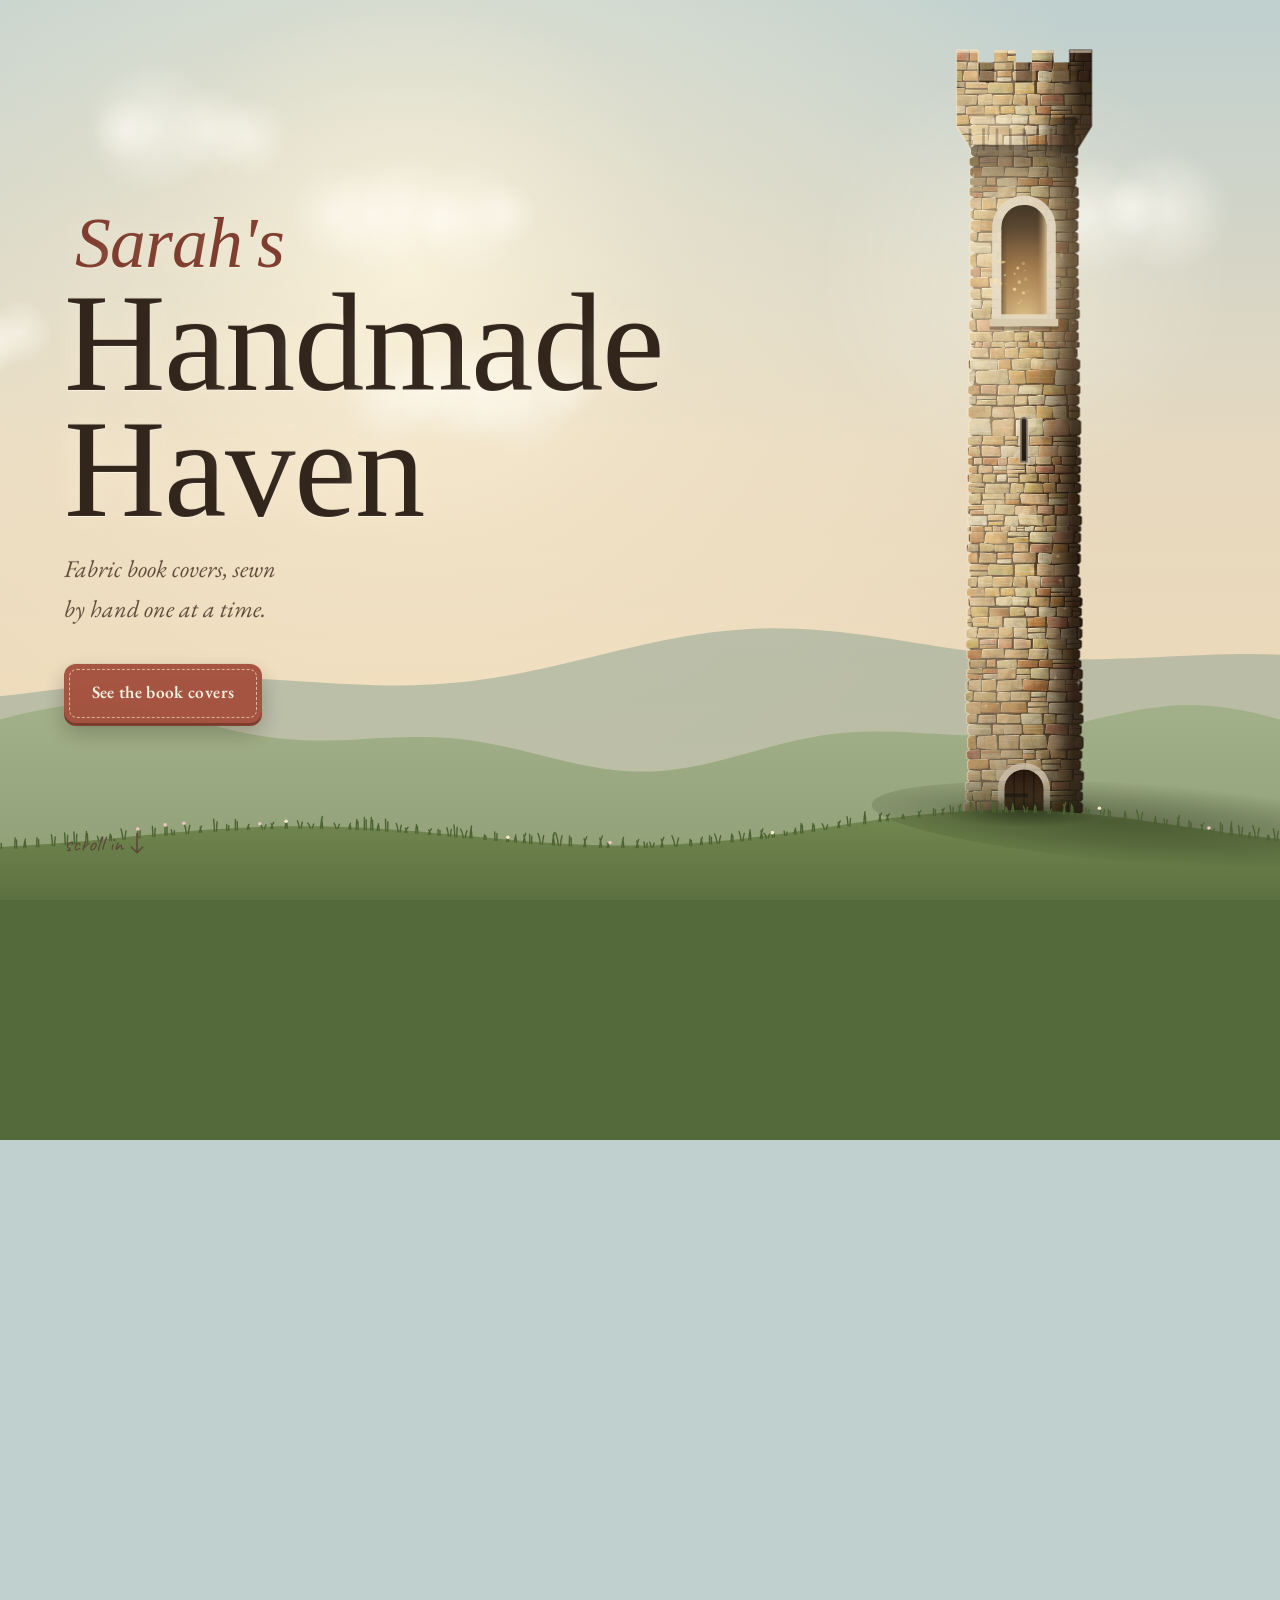
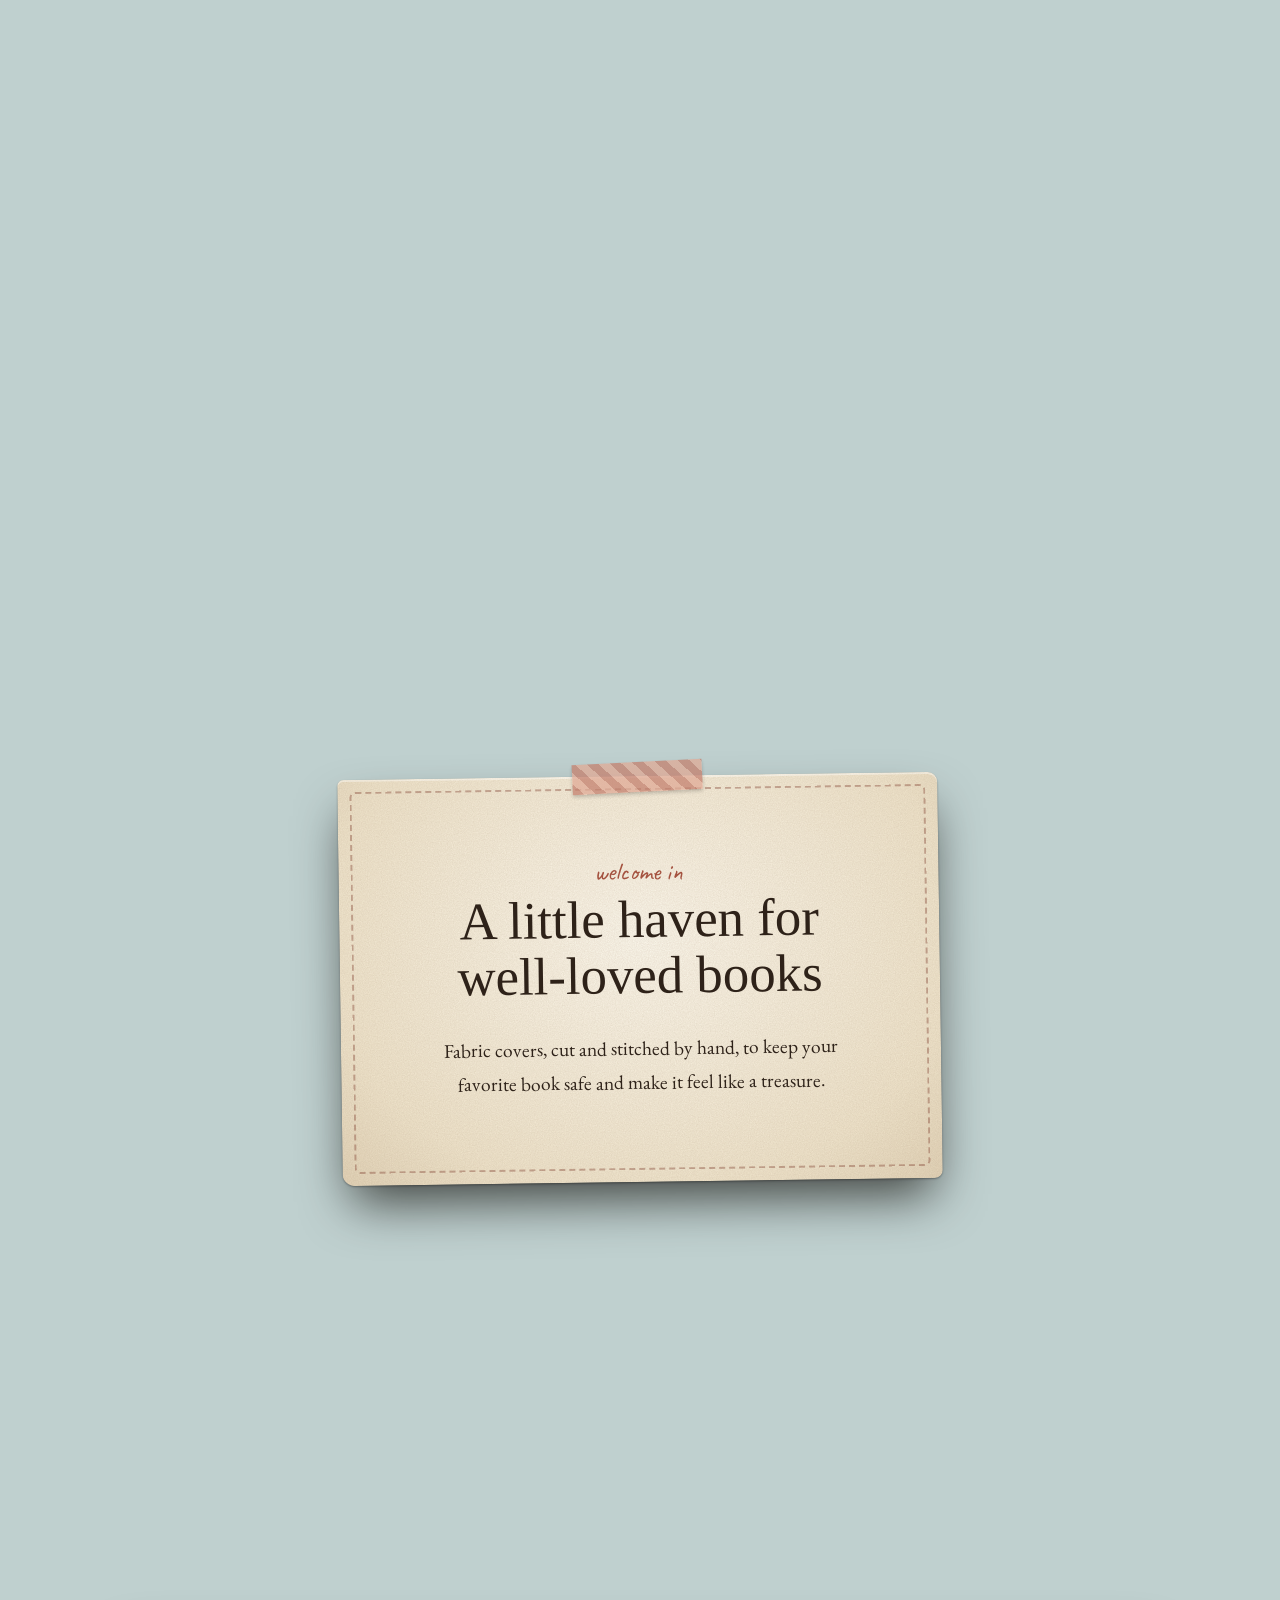
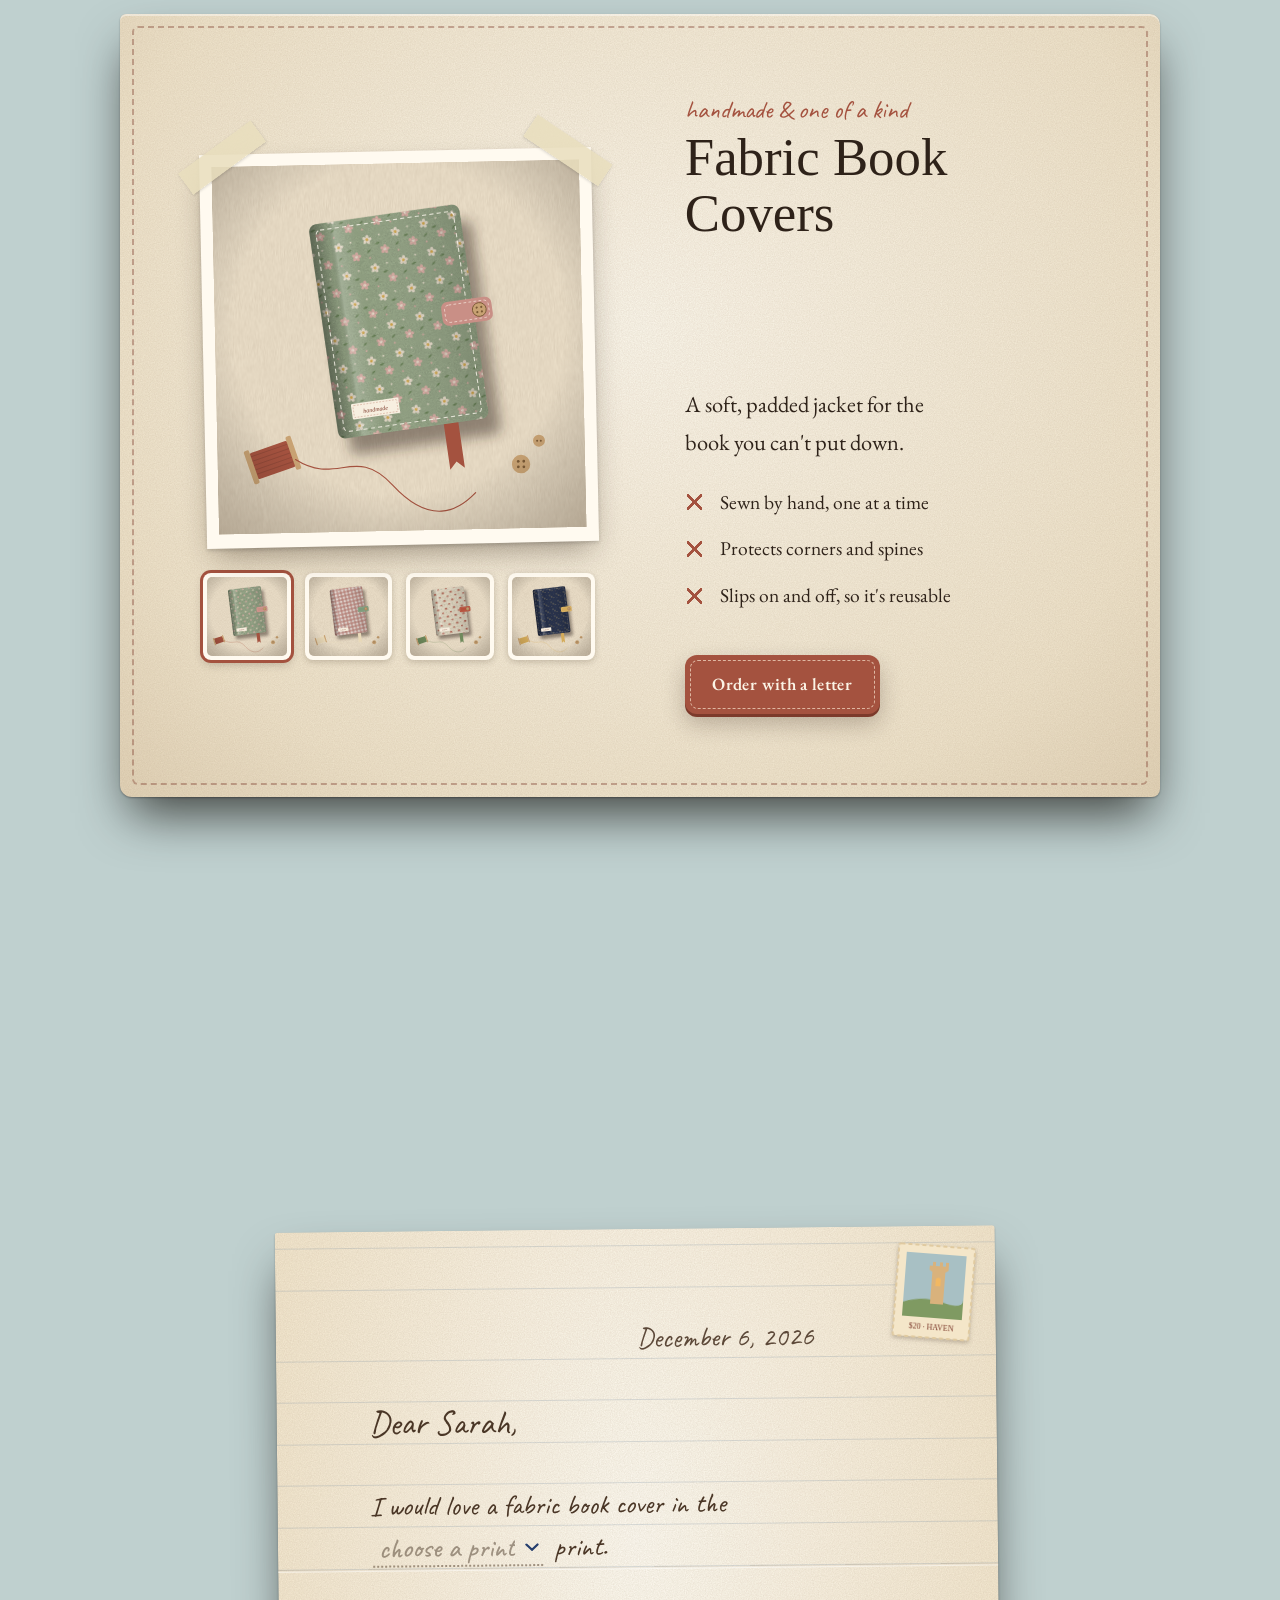
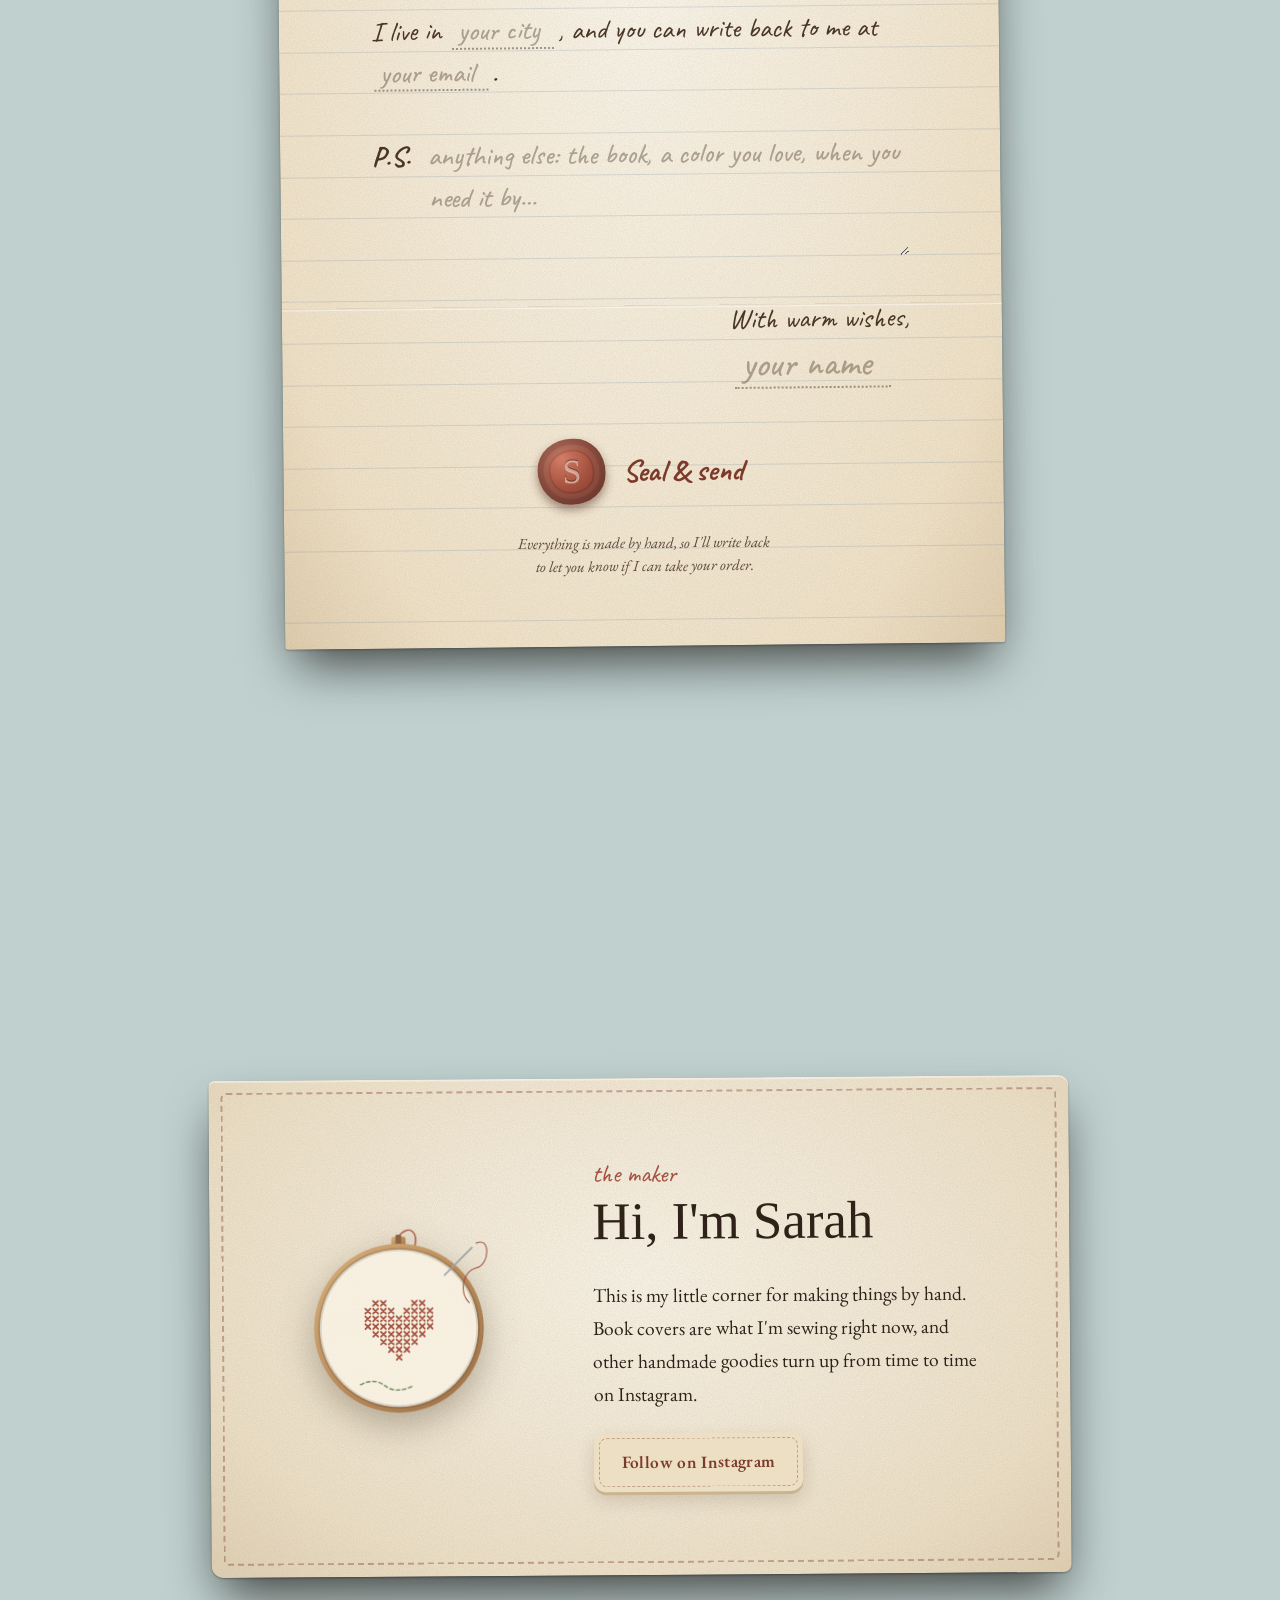
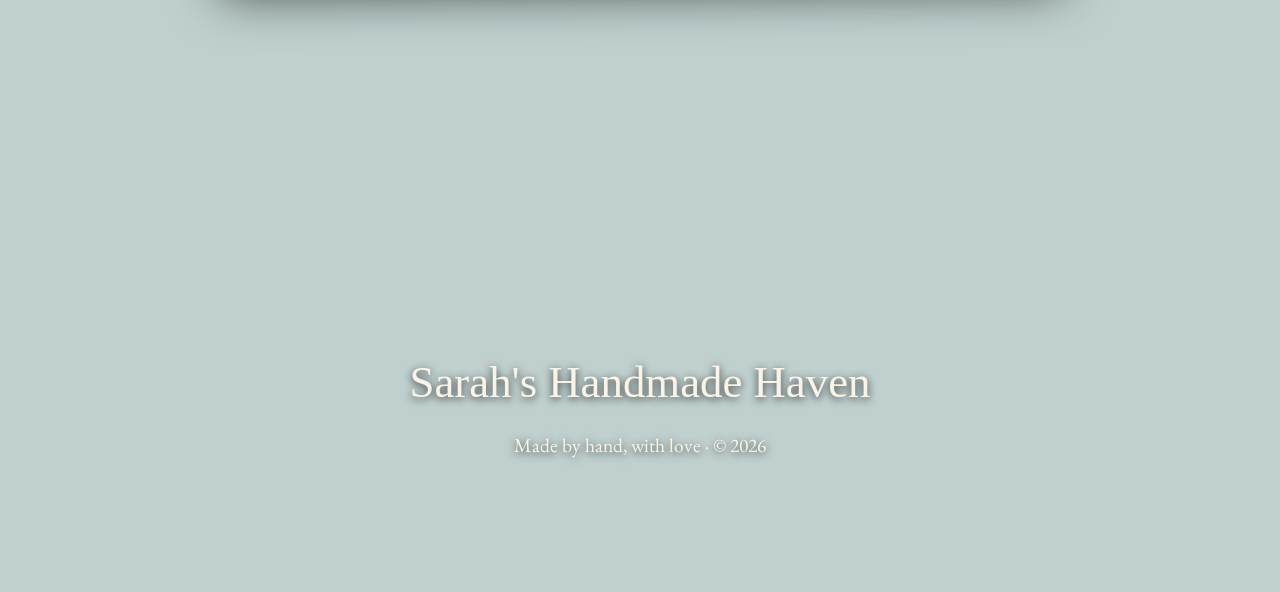
==== commit 463f4e13: "Slower, three-dimensional pigeon wingbeat - Wingbeat roughly halved (about 2.5-4 beats a second) - W" ====
--- a/index.html
+++ b/index.html
@@ -13,7 +13,7 @@
   <link rel="preconnect" href="https://fonts.googleapis.com">
   <link rel="preconnect" href="https://fonts.gstatic.com" crossorigin>
   <link href="https://fonts.googleapis.com/css2?family=Caveat:wght@500;700&family=EB+Garamond:ital,wght@0,400;0,500;0,600;1,400;1,500&family=IM+Fell+English:ital@0;1&display=swap" rel="stylesheet">
-  <link rel="stylesheet" href="css/styles.css?v=20261015-165308">
+  <link rel="stylesheet" href="css/styles.css?v=20261015-165744">
   <script>
     document.documentElement.classList.add('js');
     // Always open at the top (the tower): no restored scroll position, and no
@@ -199,12 +199,12 @@
     <p>Made by hand, with love · © <span data-year>2026</span></p>
   </footer>
 
-  <script src="js/config.js?v=20261015-165308" defer></script>
-  <script src="js/stone.js?v=20261015-165308" defer></script>
-  <script src="js/scene.js?v=20261015-165308" defer></script>
-  <script src="js/ivy.js?v=20261015-165308" defer></script>
-  <script src="js/main.js?v=20261015-165308" defer></script>
-  <script src="js/post.js?v=20261015-165308" defer></script>
-  <script src="js/letter.js?v=20261015-165308" defer></script>
+  <script src="js/config.js?v=20261015-165744" defer></script>
+  <script src="js/stone.js?v=20261015-165744" defer></script>
+  <script src="js/scene.js?v=20261015-165744" defer></script>
+  <script src="js/ivy.js?v=20261015-165744" defer></script>
+  <script src="js/main.js?v=20261015-165744" defer></script>
+  <script src="js/post.js?v=20261015-165744" defer></script>
+  <script src="js/letter.js?v=20261015-165744" defer></script>
 </body>
 </html>
--- a/css/styles.css
+++ b/css/styles.css
@@ -775,10 +775,10 @@
 .post-stage.show-skip .post-skip { opacity: 1; transform: translate(-50%, 0); }
 
 /* pigeon */
-.pg-wing { --cov: #c4cbd7; --sec: #a8b0bf; --prim: #959eae; --tip: #474d59; --bar: #2b2f37; }
-.pg-wing.is-under { --cov: #dfe3ea; --sec: #d0d5de; --prim: #c6ccd6; --tip: #8a909c; --bar: #a7adb7; }
-.pg-wing--far { --cov: #a1a9b7; --sec: #8b93a2; --prim: #7d8695; --tip: #3a3f49; --bar: #24272e; }
-.pg-wing--far.is-under { --cov: #b9bfc9; --sec: #aab0bb; --prim: #a0a7b2; --tip: #6c727d; --bar: #80858f; }
+.pg-wing { --cov: #c4cbd7; --sec: #a8b0bf; --prim: #959eae; --tip: #474d59; --bar: #2b2f37; --edge: #8a93a4; }
+.pg-wing.is-under { --cov: #cbd1db; --sec: #c0c7d2; --prim: #b8bfcb; --tip: #7e8592; --bar: #a2a8b3; --edge: #9aa2b1; }
+.pg-wing--far { --cov: #a1a9b7; --sec: #8b93a2; --prim: #7d8695; --tip: #3a3f49; --bar: #24272e; --edge: #6f7889; }
+.pg-wing--far.is-under { --cov: #b3bac5; --sec: #a5acb8; --prim: #9aa1ad; --tip: #666c78; --bar: #7d838d; --edge: #858d9c; }
 .pg .f-cov { fill: var(--cov); }
 .pg .f-sec { fill: var(--sec); }
 .pg .f-prim { fill: var(--prim); }
@@ -794,6 +794,13 @@
   stroke-linejoin: round;
 }
 .pg .f-rachis { fill: none; stroke: rgba(255, 255, 255, 0.28); stroke-width: 0.8; }
+.pg .f-edge {
+  fill: none;
+  stroke: var(--edge);
+  stroke-width: 4.5;
+  stroke-linecap: round;
+  vector-effect: non-scaling-stroke;
+}
 .pg .f-detail { fill: none; stroke: rgba(60, 66, 82, 0.28); stroke-width: 1.2; stroke-linecap: round; }
 .pg .f-tail { fill: #8c95a6; }
 .pg .f-tailtip { fill: #3b404b; }
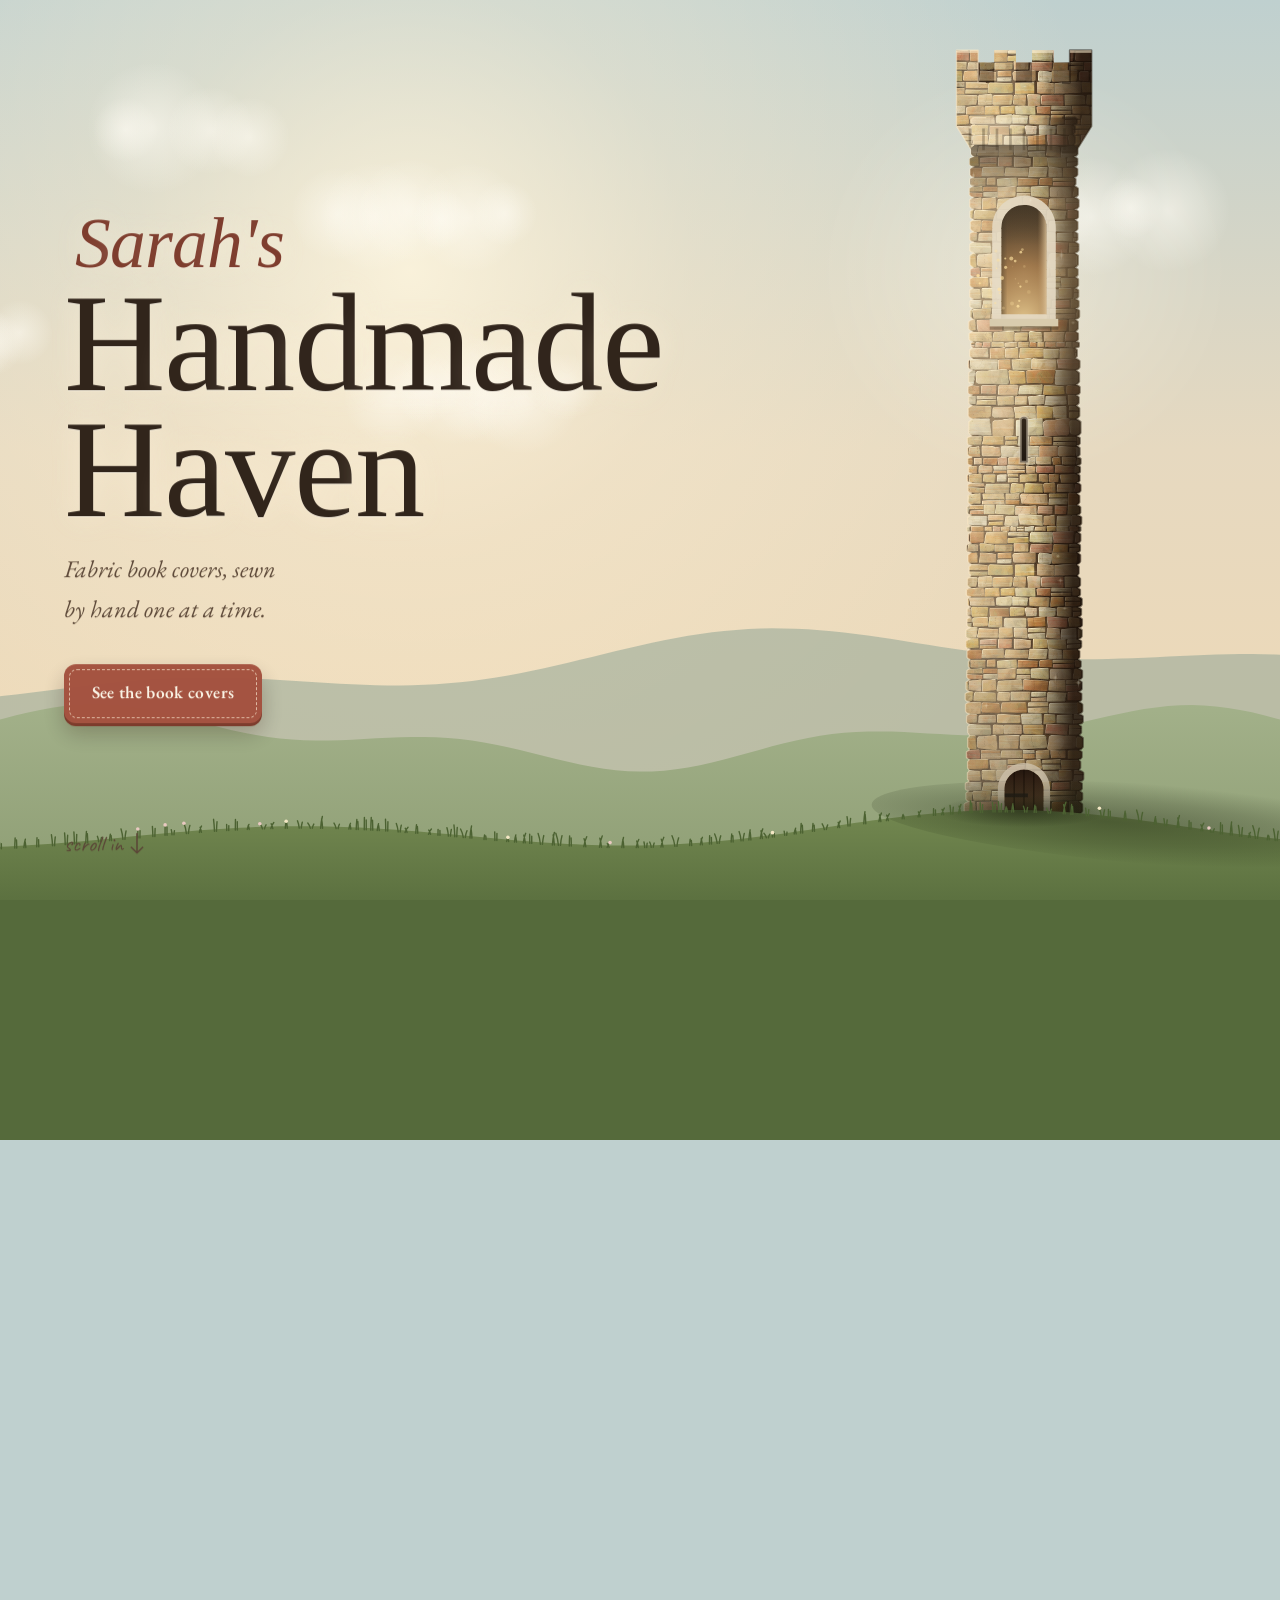
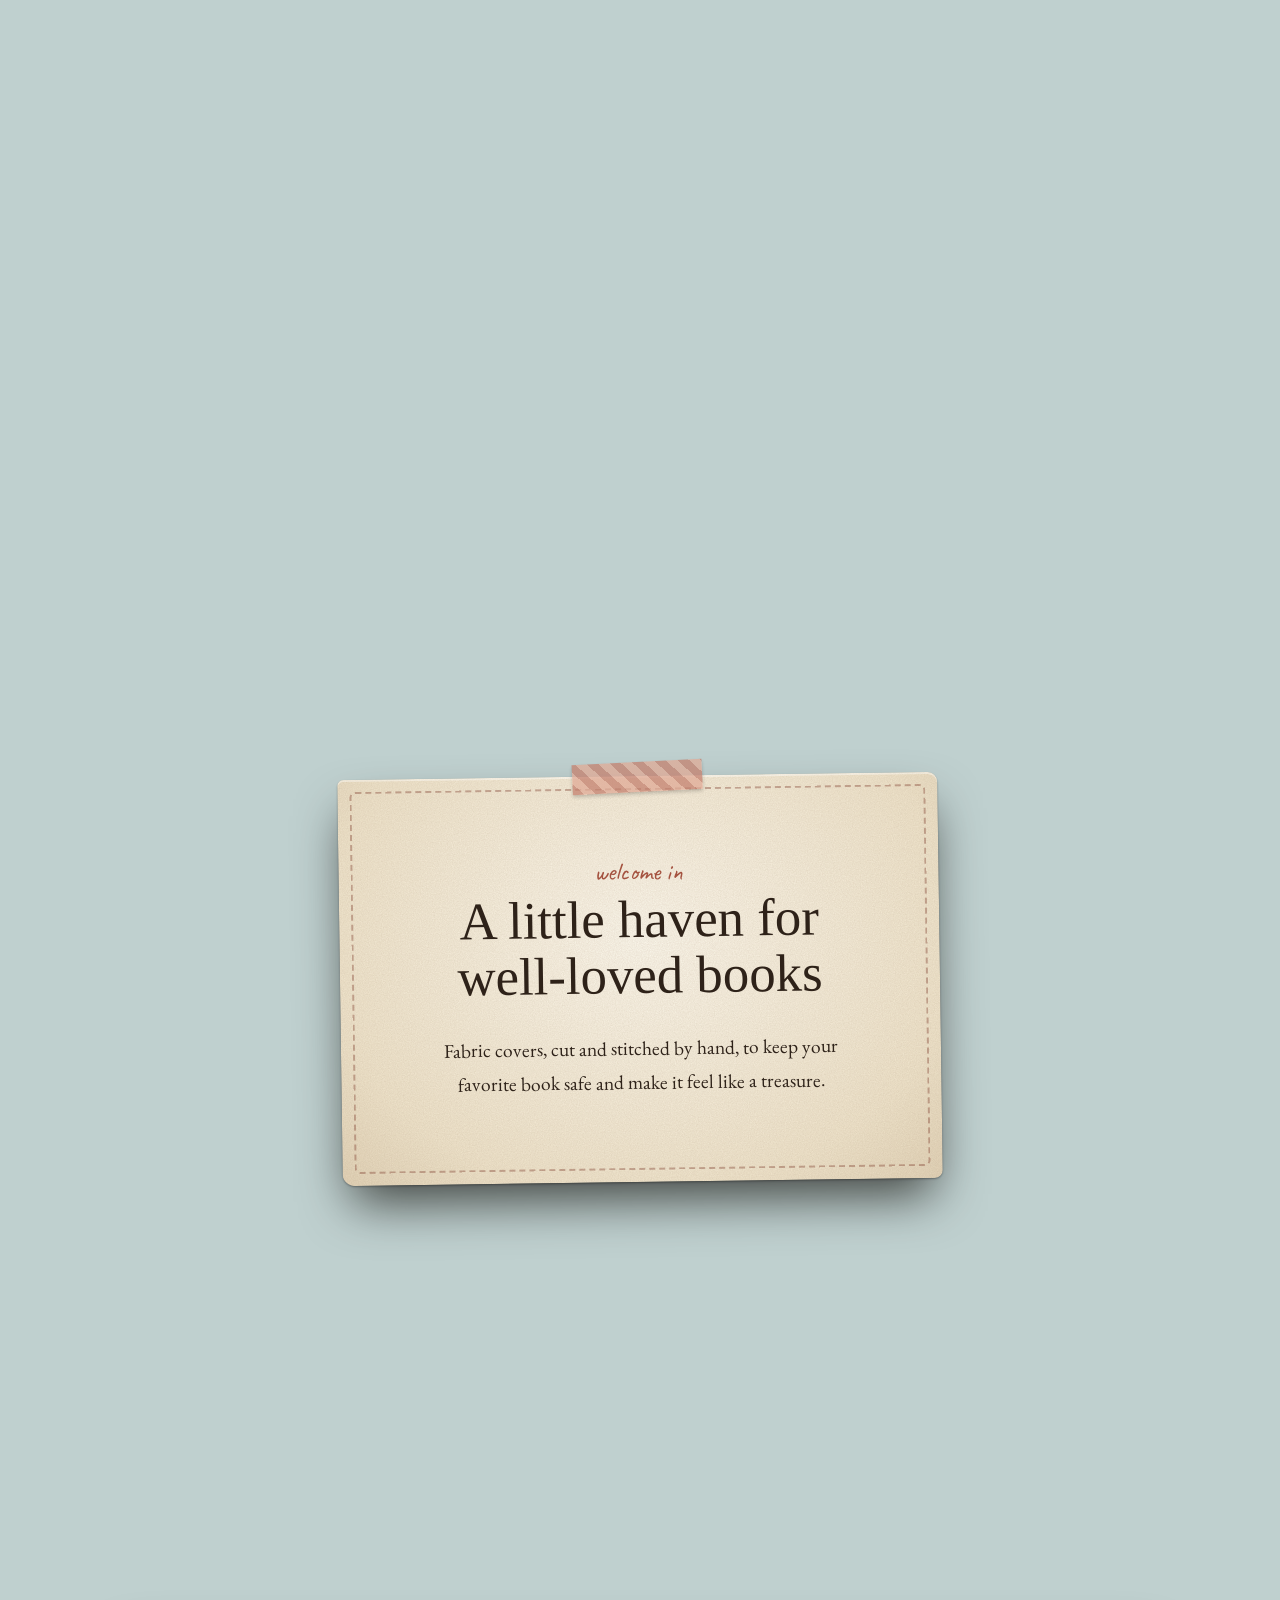
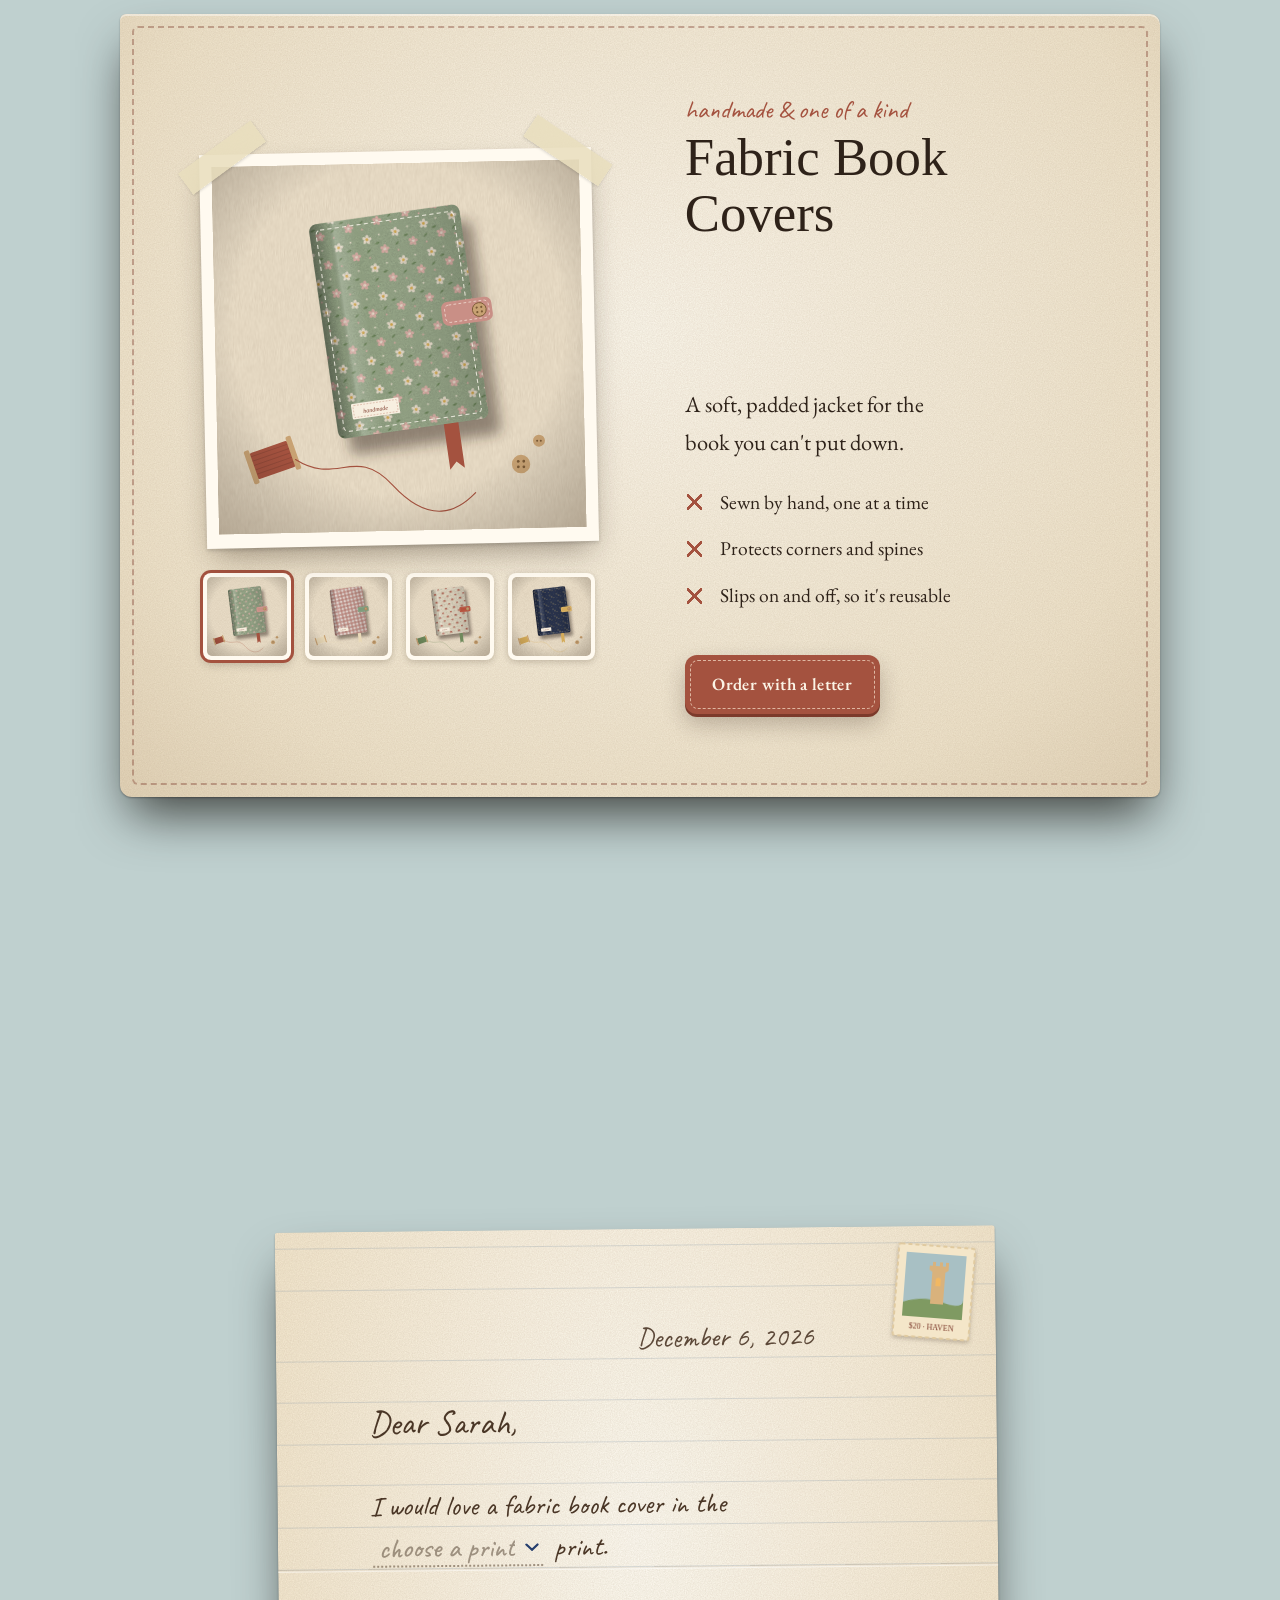
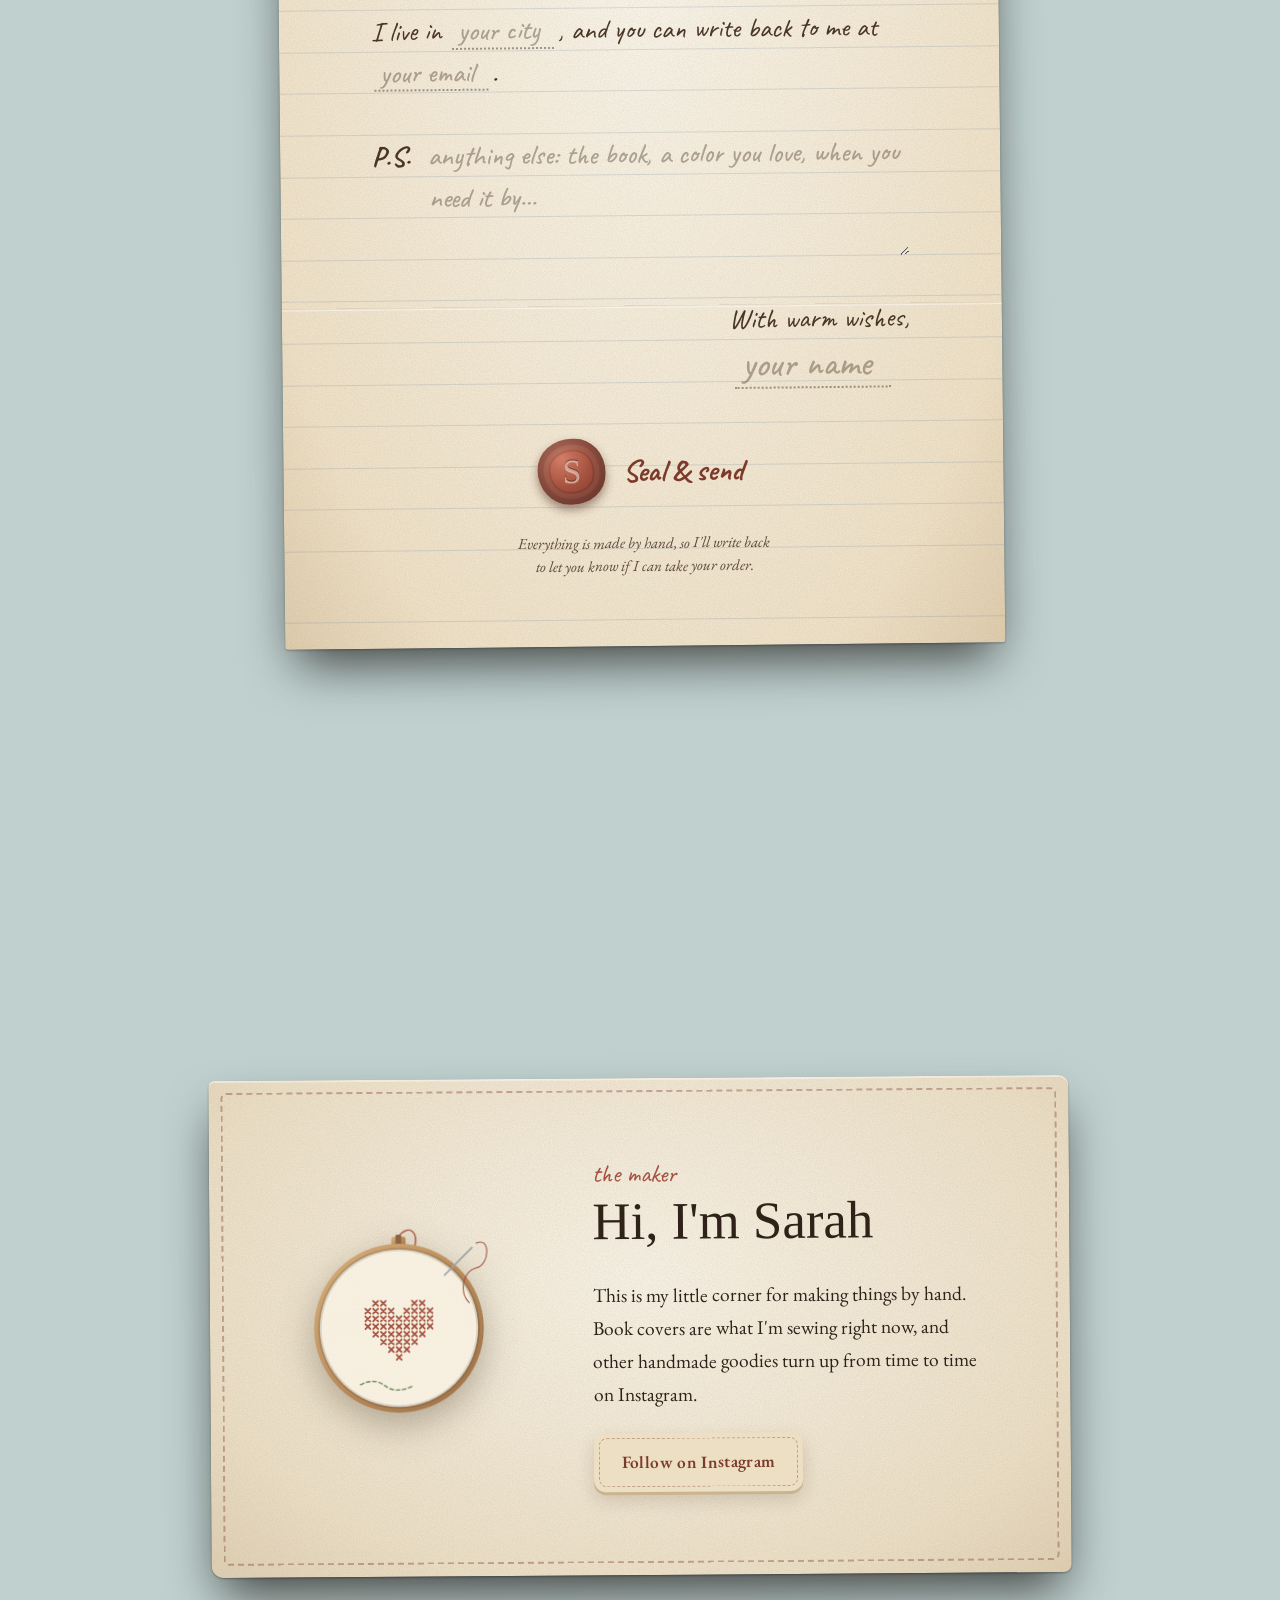
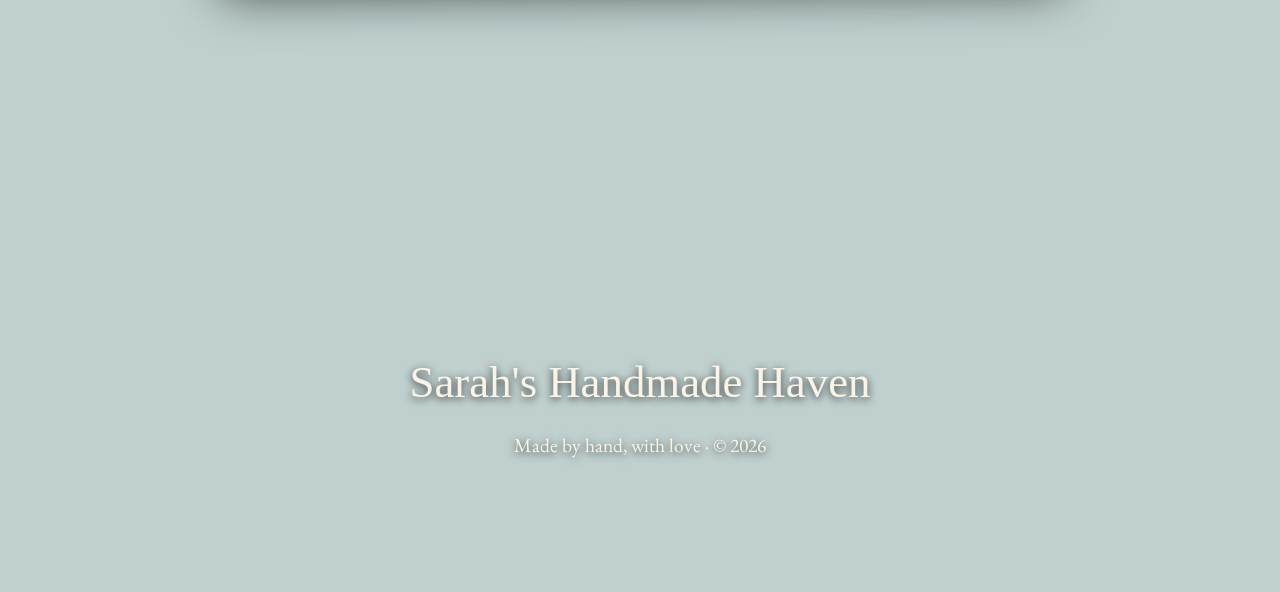
==== commit 8973eed2: "Keep the rolling paper tucked under the roll The letter card is tilted slightly, but the roll travel" ====
--- a/index.html
+++ b/index.html
@@ -13,7 +13,7 @@
   <link rel="preconnect" href="https://fonts.googleapis.com">
   <link rel="preconnect" href="https://fonts.gstatic.com" crossorigin>
   <link href="https://fonts.googleapis.com/css2?family=Caveat:wght@500;700&family=EB+Garamond:ital,wght@0,400;0,500;0,600;1,400;1,500&family=IM+Fell+English:ital@0;1&display=swap" rel="stylesheet">
-  <link rel="stylesheet" href="css/styles.css?v=20261015-165744">
+  <link rel="stylesheet" href="css/styles.css?v=20261015-170045">
   <script>
     document.documentElement.classList.add('js');
     // Always open at the top (the tower): no restored scroll position, and no
@@ -199,12 +199,12 @@
     <p>Made by hand, with love · © <span data-year>2026</span></p>
   </footer>
 
-  <script src="js/config.js?v=20261015-165744" defer></script>
-  <script src="js/stone.js?v=20261015-165744" defer></script>
-  <script src="js/scene.js?v=20261015-165744" defer></script>
-  <script src="js/ivy.js?v=20261015-165744" defer></script>
-  <script src="js/main.js?v=20261015-165744" defer></script>
-  <script src="js/post.js?v=20261015-165744" defer></script>
-  <script src="js/letter.js?v=20261015-165744" defer></script>
+  <script src="js/config.js?v=20261015-170045" defer></script>
+  <script src="js/stone.js?v=20261015-170045" defer></script>
+  <script src="js/scene.js?v=20261015-170045" defer></script>
+  <script src="js/ivy.js?v=20261015-170045" defer></script>
+  <script src="js/main.js?v=20261015-170045" defer></script>
+  <script src="js/post.js?v=20261015-170045" defer></script>
+  <script src="js/letter.js?v=20261015-170045" defer></script>
 </body>
 </html>
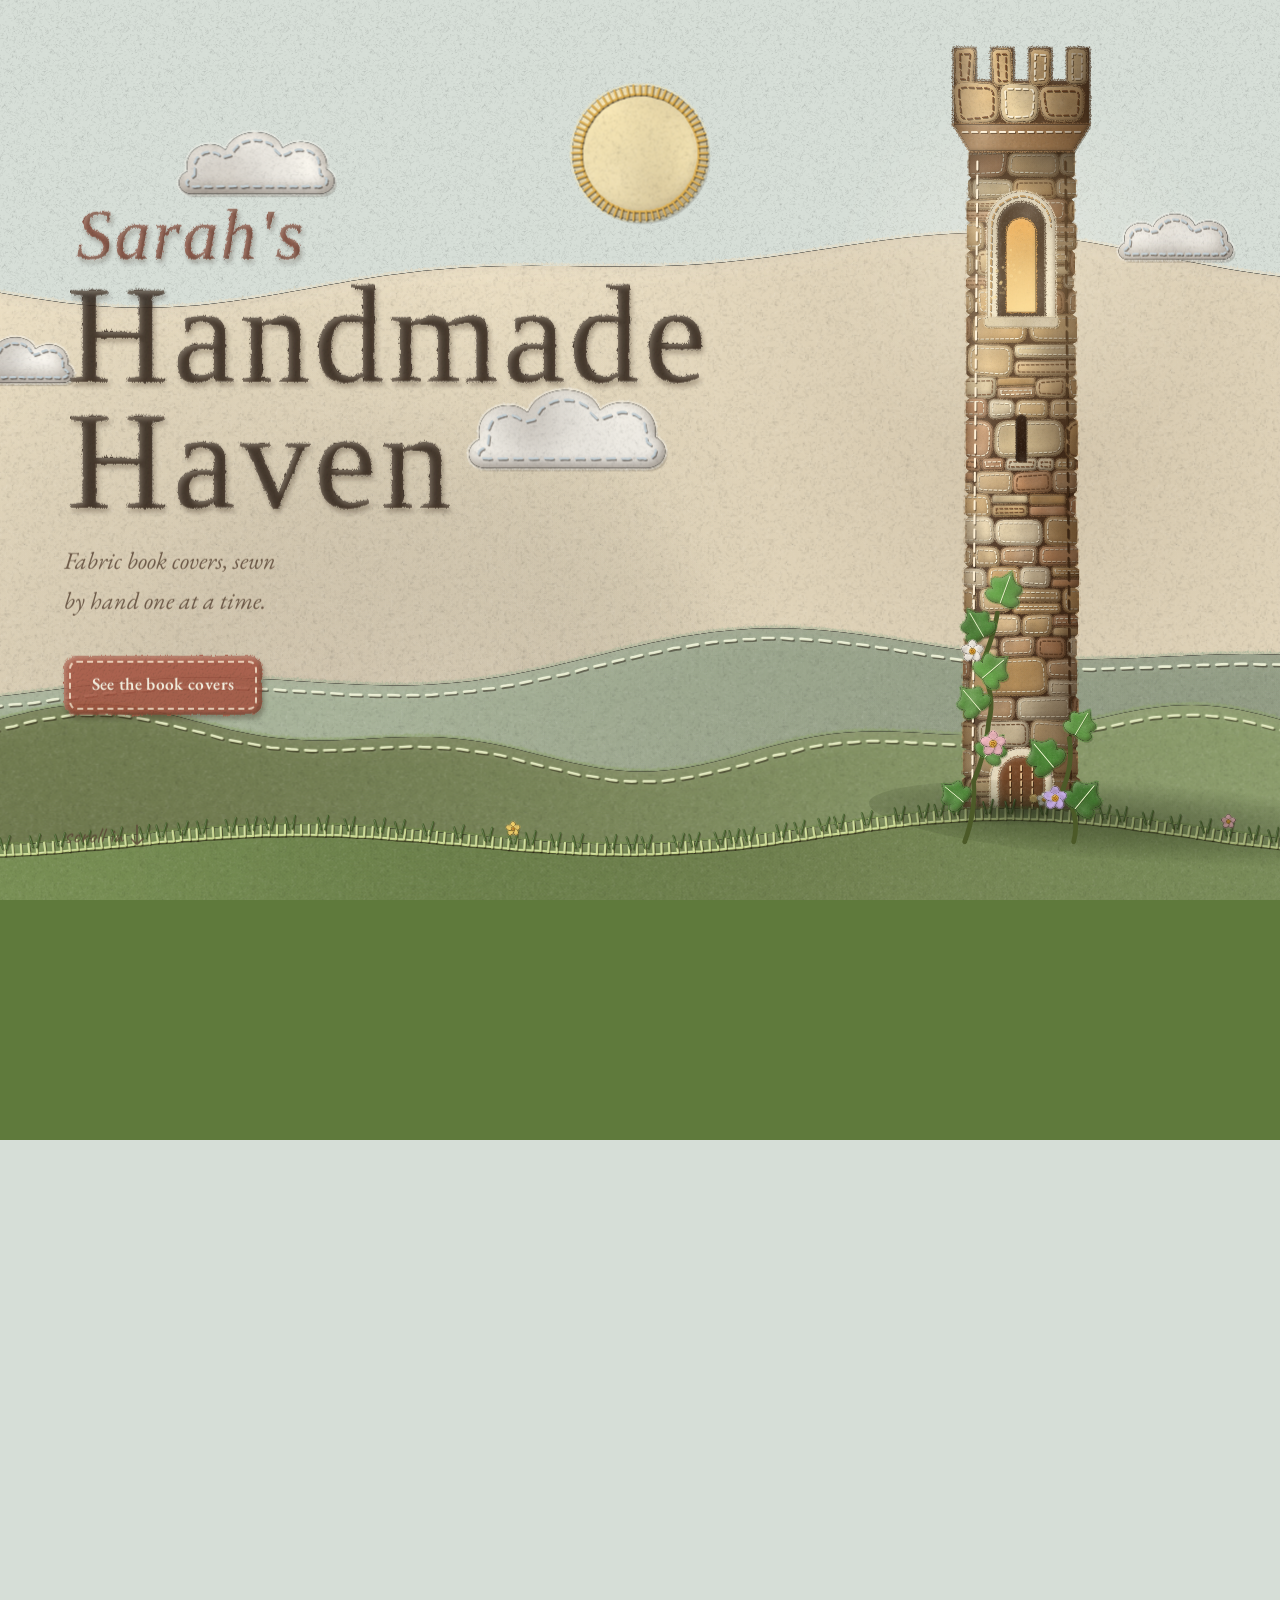
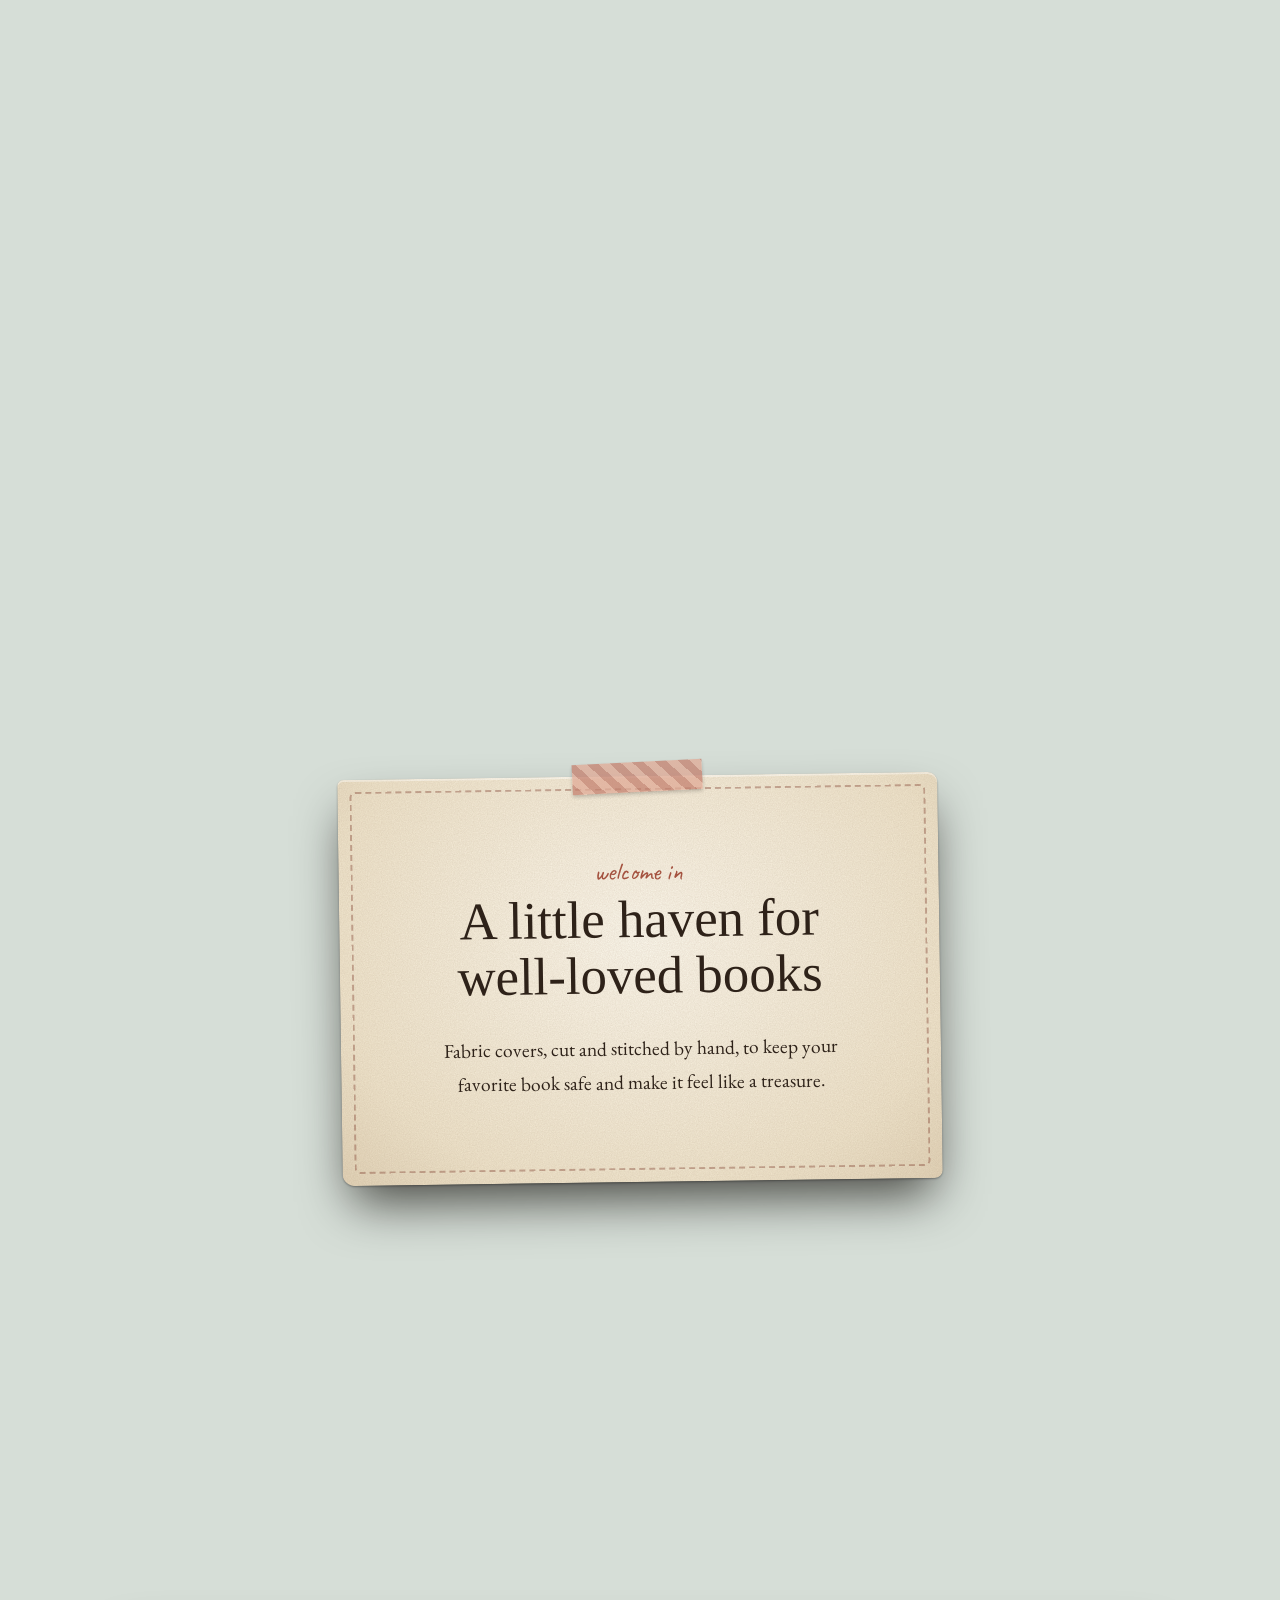
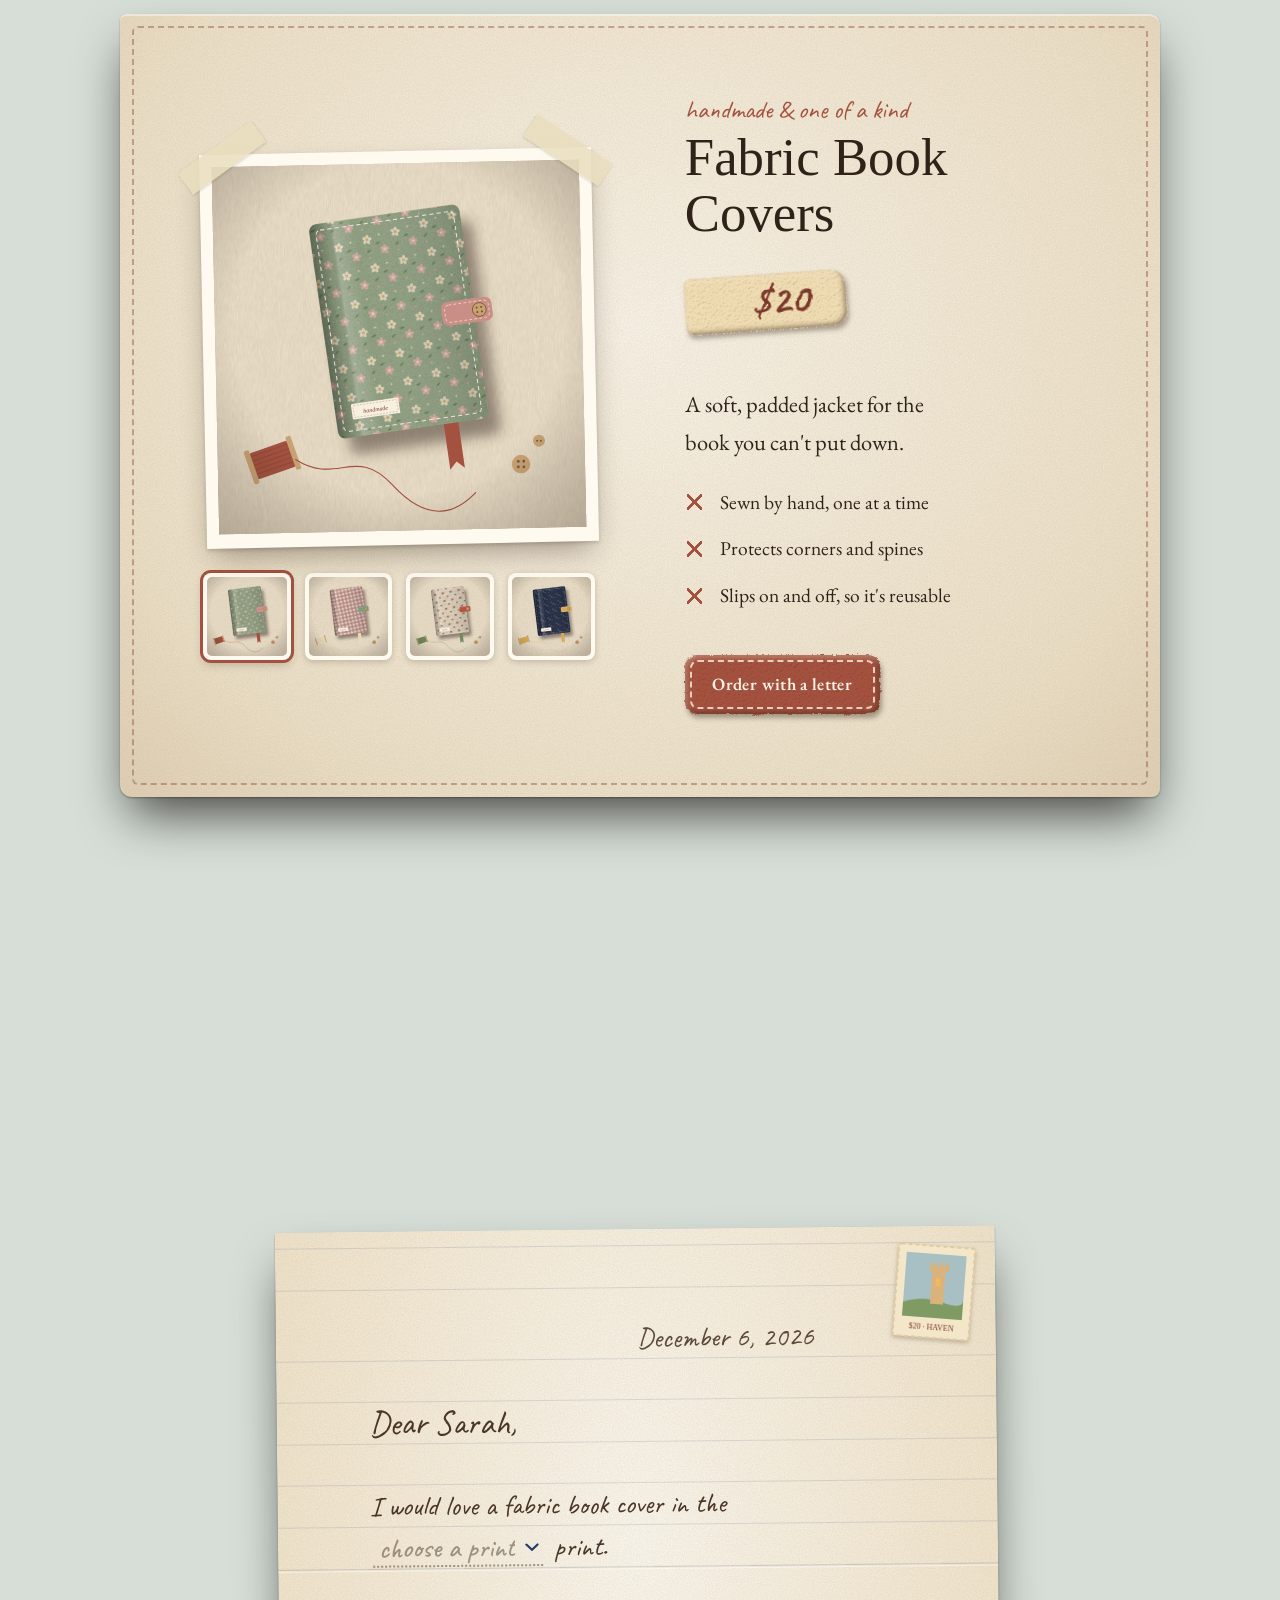
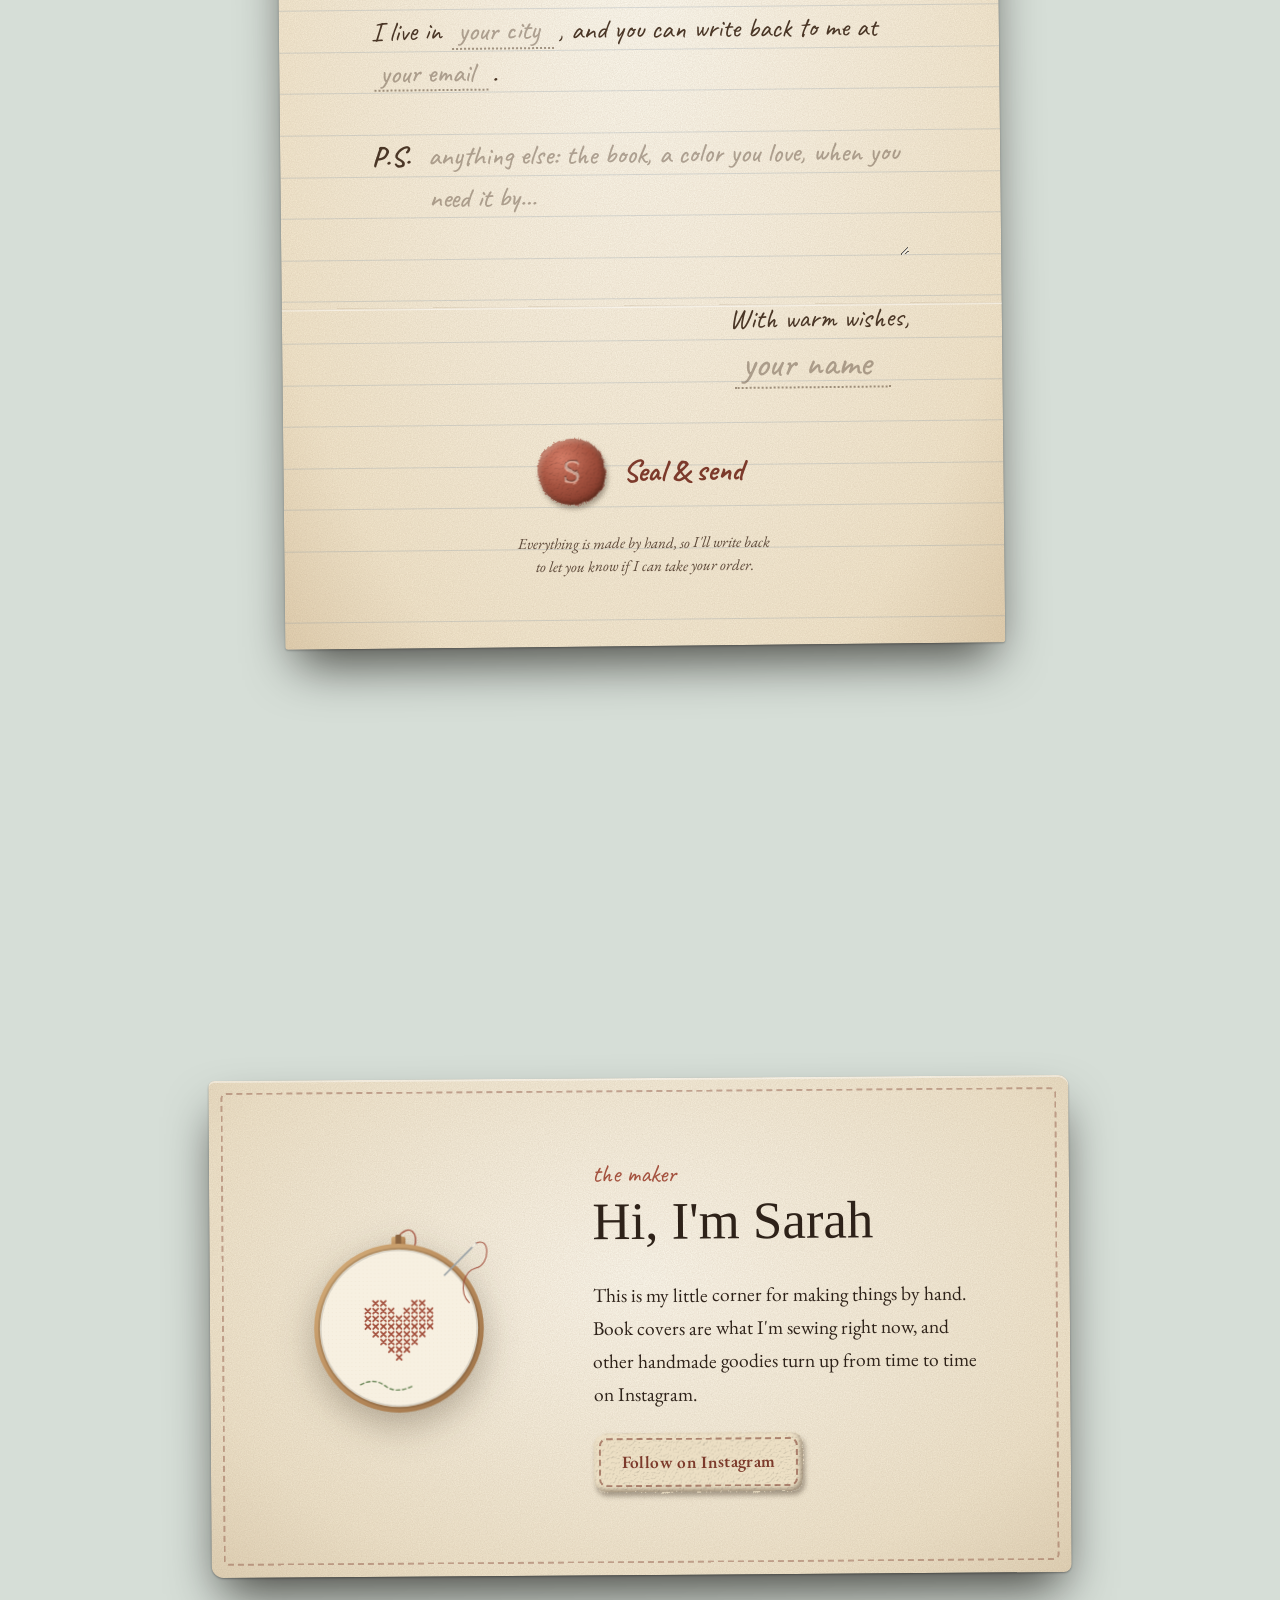
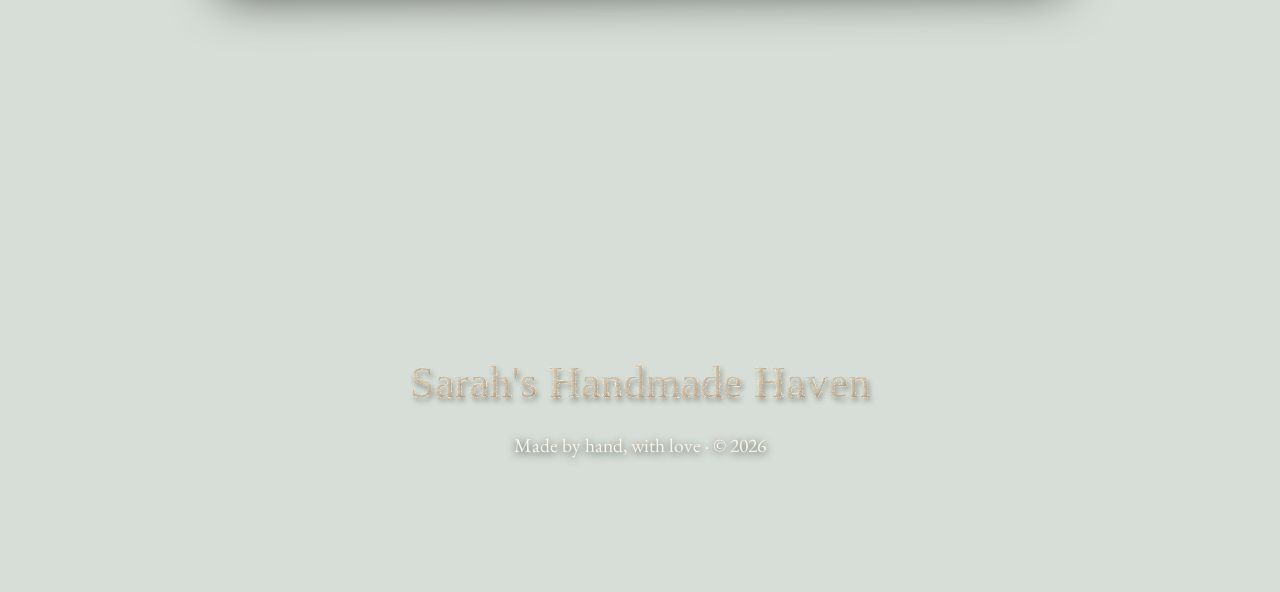
==== commit 30edebc9: "Restyle the whole site in felt and stitching - js/felt.js: felt painting helpers (fibre grain, heath" ====
--- a/index.html
+++ b/index.html
@@ -13,7 +13,7 @@
   <link rel="preconnect" href="https://fonts.googleapis.com">
   <link rel="preconnect" href="https://fonts.gstatic.com" crossorigin>
   <link href="https://fonts.googleapis.com/css2?family=Caveat:wght@500;700&family=EB+Garamond:ital,wght@0,400;0,500;0,600;1,400;1,500&family=IM+Fell+English:ital@0;1&display=swap" rel="stylesheet">
-  <link rel="stylesheet" href="css/styles.css?v=20261015-170045">
+  <link rel="stylesheet" href="css/styles.css?v=20261015-210739">
   <script>
     document.documentElement.classList.add('js');
     // Always open at the top (the tower): no restored scroll position, and no
@@ -23,6 +23,36 @@
   </script>
 </head>
 <body>
+  <!-- felt filters for the title lettering and the felt buttons (static, so drawn once) -->
+  <svg width="0" height="0" style="position:absolute" aria-hidden="true" focusable="false">
+    <defs>
+      <filter id="felt-ui" x="-10%" y="-15%" width="125%" height="135%" color-interpolation-filters="sRGB">
+        <feTurbulence type="fractalNoise" baseFrequency="0.09" numOctaves="2" seed="3" result="nEdge"/>
+        <feDisplacementMap in="SourceGraphic" in2="nEdge" scale="3" xChannelSelector="R" yChannelSelector="G" result="cut"/>
+        <feTurbulence type="fractalNoise" baseFrequency="1.8" numOctaves="1" seed="12" result="nFib"/>
+        <feDisplacementMap in="cut" in2="nFib" scale="6" xChannelSelector="R" yChannelSelector="B" result="fib"/>
+        <feComponentTransfer in="fib" result="fibSoft"><feFuncA type="linear" slope=".7"/></feComponentTransfer>
+        <feTurbulence type="fractalNoise" baseFrequency="1.25" numOctaves="3" seed="8" result="nSurf"/>
+        <feDiffuseLighting in="nSurf" surfaceScale="1.6" lighting-color="#fff" result="bump"><feDistantLight azimuth="235" elevation="55"/></feDiffuseLighting>
+        <feComponentTransfer in="bump" result="bumpSoft"><feFuncR type="linear" slope=".45" intercept=".64"/><feFuncG type="linear" slope=".45" intercept=".64"/><feFuncB type="linear" slope=".45" intercept=".64"/></feComponentTransfer>
+        <feBlend in="cut" in2="bumpSoft" mode="multiply" result="tex0"/>
+        <feComposite in="tex0" in2="cut" operator="in" result="tex"/>
+        <feGaussianBlur in="SourceAlpha" stdDeviation="2.5" result="ab"/>
+        <feOffset in="ab" dx="-2" dy="-2.5" result="abDark"/>
+        <feComposite in="SourceAlpha" in2="abDark" operator="out" result="rimD"/>
+        <feFlood flood-color="#2a1708" flood-opacity=".45"/><feComposite in2="rimD" operator="in" result="rimDark"/>
+        <feOffset in="ab" dx="2" dy="2.5" result="abLight"/>
+        <feComposite in="SourceAlpha" in2="abLight" operator="out" result="rimL"/>
+        <feFlood flood-color="#fff6e2" flood-opacity=".3"/><feComposite in2="rimL" operator="in" result="rimLight"/>
+        <feMerge result="pf"><feMergeNode in="tex"/><feMergeNode in="rimDark"/><feMergeNode in="rimLight"/></feMerge>
+        <feComposite in="pf" in2="cut" operator="in" result="puffed"/>
+        <feGaussianBlur in="SourceAlpha" stdDeviation="2.5" result="sb"/>
+        <feOffset in="sb" dx="2" dy="3.5" result="so"/>
+        <feFlood flood-color="#1f1206" flood-opacity=".35"/><feComposite in2="so" operator="in" result="shadow"/>
+        <feMerge><feMergeNode in="shadow"/><feMergeNode in="fibSoft"/><feMergeNode in="puffed"/></feMerge>
+      </filter>
+    </defs>
+  </svg>
   <!-- The scene is pinned with position: sticky rather than fixed, so iOS
        Safari also paints it behind its floating toolbar. -->
   <div class="backdrop" aria-hidden="true">
@@ -199,12 +229,13 @@
     <p>Made by hand, with love · © <span data-year>2026</span></p>
   </footer>
 
-  <script src="js/config.js?v=20261015-170045" defer></script>
-  <script src="js/stone.js?v=20261015-170045" defer></script>
-  <script src="js/scene.js?v=20261015-170045" defer></script>
-  <script src="js/ivy.js?v=20261015-170045" defer></script>
-  <script src="js/main.js?v=20261015-170045" defer></script>
-  <script src="js/post.js?v=20261015-170045" defer></script>
-  <script src="js/letter.js?v=20261015-170045" defer></script>
+  <script src="js/config.js?v=20261015-210739" defer></script>
+  <script src="js/felt.js?v=20261015-210739" defer></script>
+  <script src="js/stone.js?v=20261015-210739" defer></script>
+  <script src="js/scene.js?v=20261015-210739" defer></script>
+  <script src="js/ivy.js?v=20261015-210739" defer></script>
+  <script src="js/main.js?v=20261015-210739" defer></script>
+  <script src="js/post.js?v=20261015-210739" defer></script>
+  <script src="js/letter.js?v=20261015-210739" defer></script>
 </body>
 </html>
--- a/css/styles.css
+++ b/css/styles.css
@@ -100,6 +100,8 @@
   stroke-linejoin: round;
 }
 #ivy .vine--twig { stroke-width: 2.5; stroke: #50552a; }
+#ivy.is-felt .vines { filter: none; }
+#ivy .vine-hi { fill: none; stroke: #8b9a4e; stroke-width: 1.3; stroke-linecap: round; stroke-linejoin: round; opacity: .8; }
 #ivy .vines { filter: drop-shadow(1px 2px 1.5px rgba(20, 12, 5, 0.35)); }
 #ivy .leaf__in {
   transform: scale(0);
@@ -834,3 +836,66 @@
 .post-fx .fx-spark { fill: #fff3d0; }
 .post-fx .fx-speck { fill: #a4523f; }
 .post-fx .fx-down { fill: #eef1f5; stroke: #b6bdc9; stroke-width: 0.6; }
+
+/* felt look for the send animation: fibrous edges and sewn seams */
+.post-stage.is-felt .pg .f-cov,
+.post-stage.is-felt .pg .f-sec,
+.post-stage.is-felt .pg .f-prim,
+.post-stage.is-felt .pg .pg-outline,
+.post-stage.is-felt .pg .f-tail {
+  stroke: rgba(78, 84, 100, 0.5);
+  stroke-width: 2.2;
+  stroke-dasharray: 0.4 1.3;
+  stroke-linecap: round;
+}
+.post-stage.is-felt .pg .f-rachis { display: none; }
+.post-stage.is-felt .pg .f-detail,
+.post-stage.is-felt .pg .pg-stitch {
+  fill: none;
+  stroke: #eef1f6;
+  stroke-width: 1.5;
+  stroke-dasharray: 3.5 3;
+  stroke-linecap: round;
+}
+.post-stage .pg .pg-stitch { fill: none; stroke: none; }
+.post-stage.is-felt .pg .pg-stitch { stroke: #eef1f6; }
+.post-stage.is-felt .pg-wing.is-under .pg-stitch,
+.post-stage.is-felt .pg-wing.is-under .f-detail { stroke: #8d95a4; }
+.post-stage.is-felt .sc .sc-blob { stroke: rgba(110, 40, 26, 0.55); stroke-width: 2; stroke-dasharray: 0.4 1.3; stroke-linecap: round; }
+.post-stage.is-felt .sc .sc-btn-ring { fill: none; stroke: rgba(255, 220, 200, 0.7); stroke-width: 1.3; stroke-dasharray: 2.6 2.2; }
+.post-stage.is-felt .sc .sc-btn-x { stroke: #fff1dc; stroke-width: 1.6; stroke-linecap: round; }
+.post-stage.is-felt .sc .sc-edge { stroke-dasharray: 4 3; stroke: rgba(150, 120, 80, 0.7); }
+
+/* ---------- felt: title lettering, buttons, nav, tags ---------- */
+
+.is-felt .title { text-shadow: none; }
+.is-felt .title .ch { filter: url(#felt-ui); padding: 0 0.02em; }
+
+/* felt pieces sit behind the content of buttons and the nav, so text stays crisp */
+.is-felt .btn,
+.is-felt .topnav,
+.is-felt .price-tag {
+  isolation: isolate;
+  background: transparent;
+  box-shadow: none;
+}
+.is-felt .btn::before,
+.is-felt .topnav::before {
+  content: "";
+  position: absolute;
+  inset: 0;
+  z-index: -1;
+  border-radius: inherit;
+  background: var(--felt, var(--rose));
+  filter: url(#felt-ui);
+}
+.is-felt .btn--ghost { --felt: var(--parchment-deep); }
+.is-felt .topnav { --felt: var(--parchment); }
+.is-felt .topnav__ig { box-shadow: none; }
+.is-felt .btn:hover,
+.is-felt .btn:active { box-shadow: none; }
+.is-felt .btn::after { border-width: 2px; border-color: rgba(255, 238, 215, 0.8); }
+.is-felt .btn--ghost::after { border-color: rgba(124, 58, 43, 0.55); }
+.is-felt .price-tag { filter: url(#felt-ui); background: #f0dcb2; clip-path: none; border-radius: 6px 14px 14px 6px; }
+.is-felt .seal__wax { filter: url(#felt-ui); box-shadow: none; }
+.is-felt .footer__mark { filter: url(#felt-ui); text-shadow: none; color: #f3e6cb; }
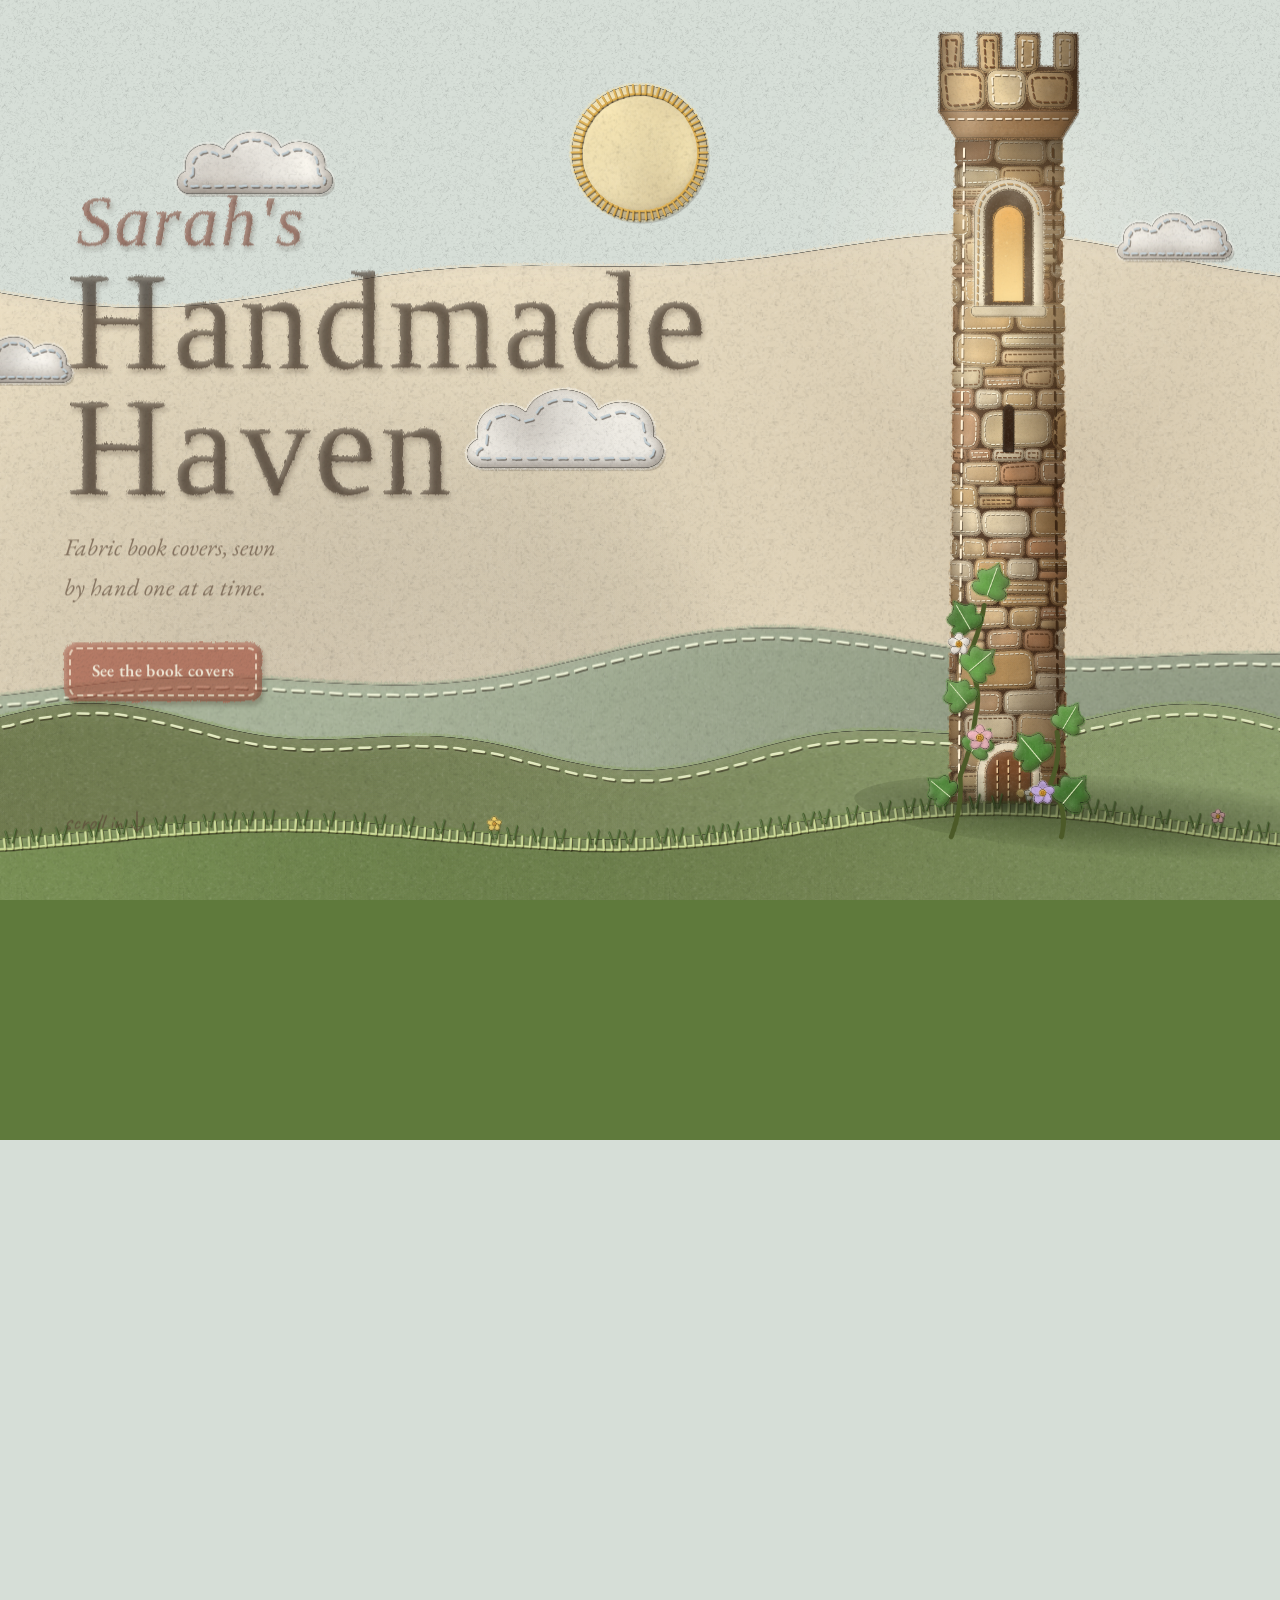
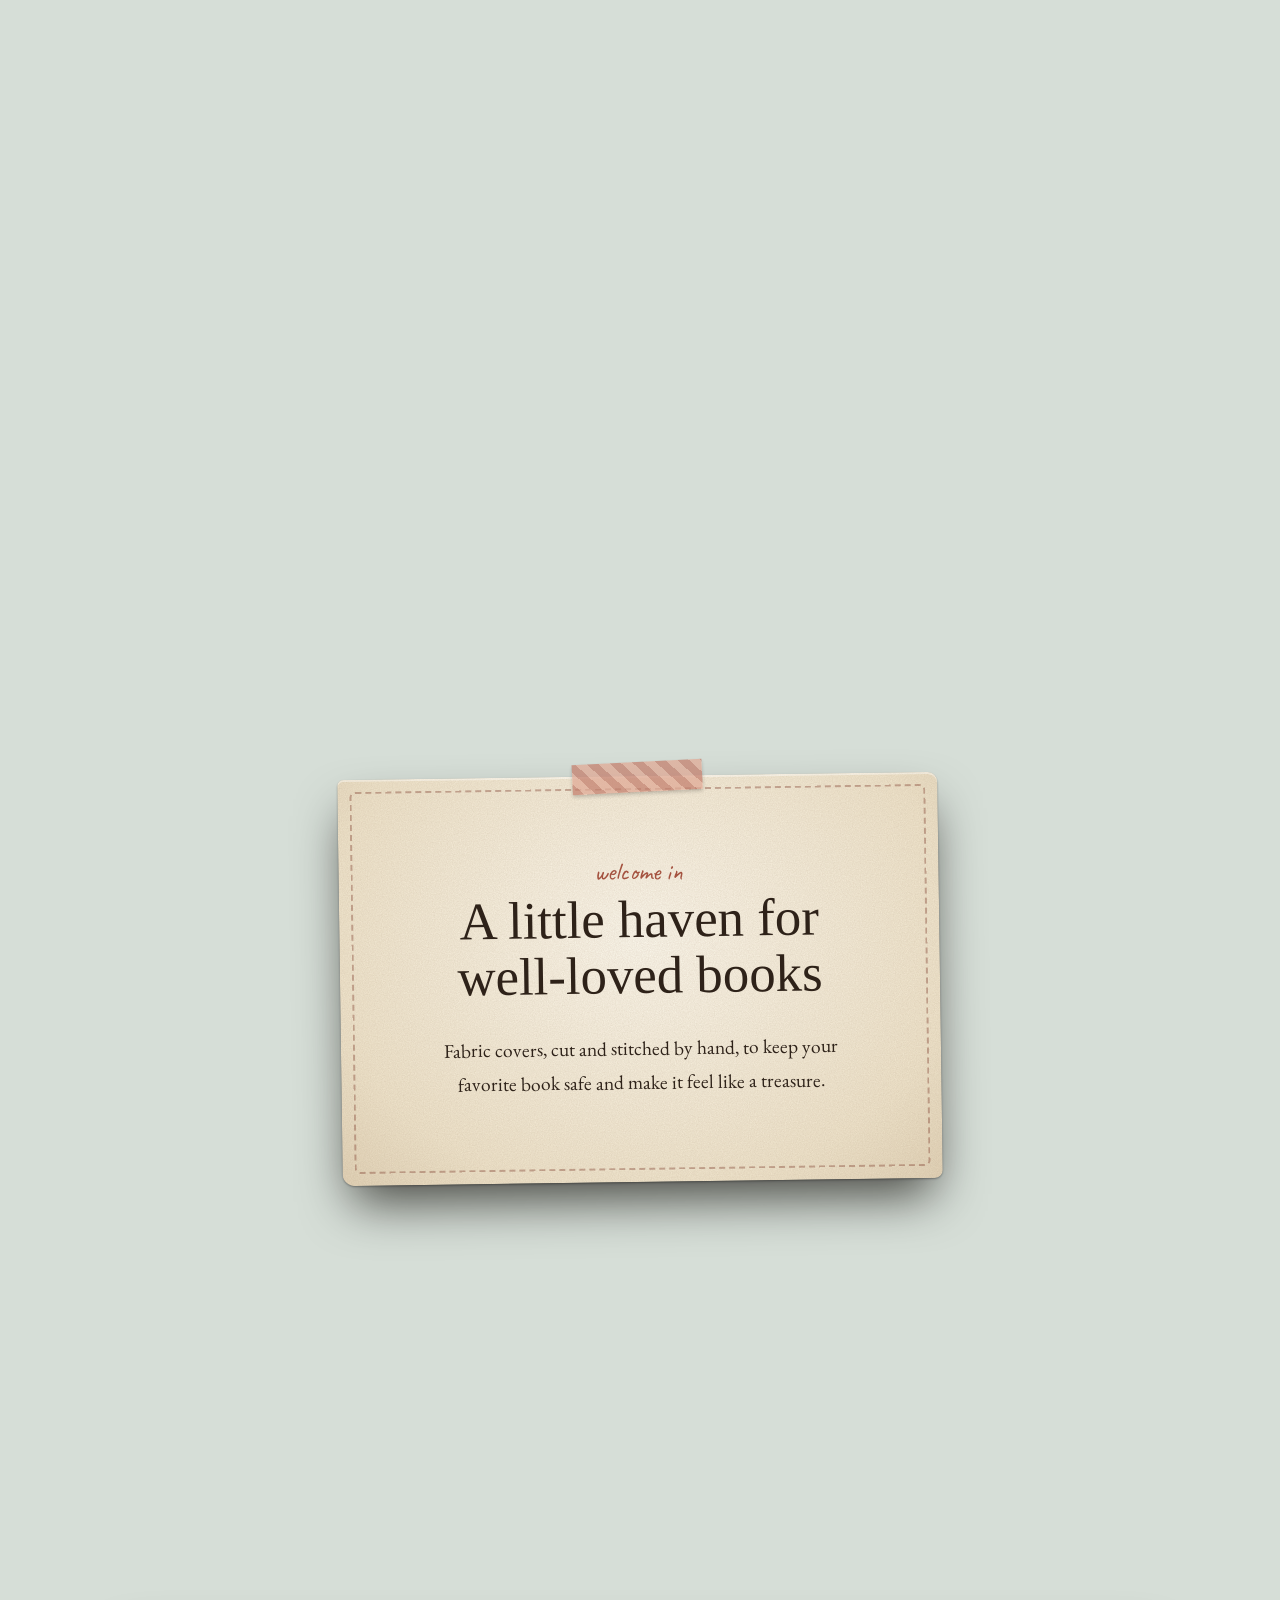
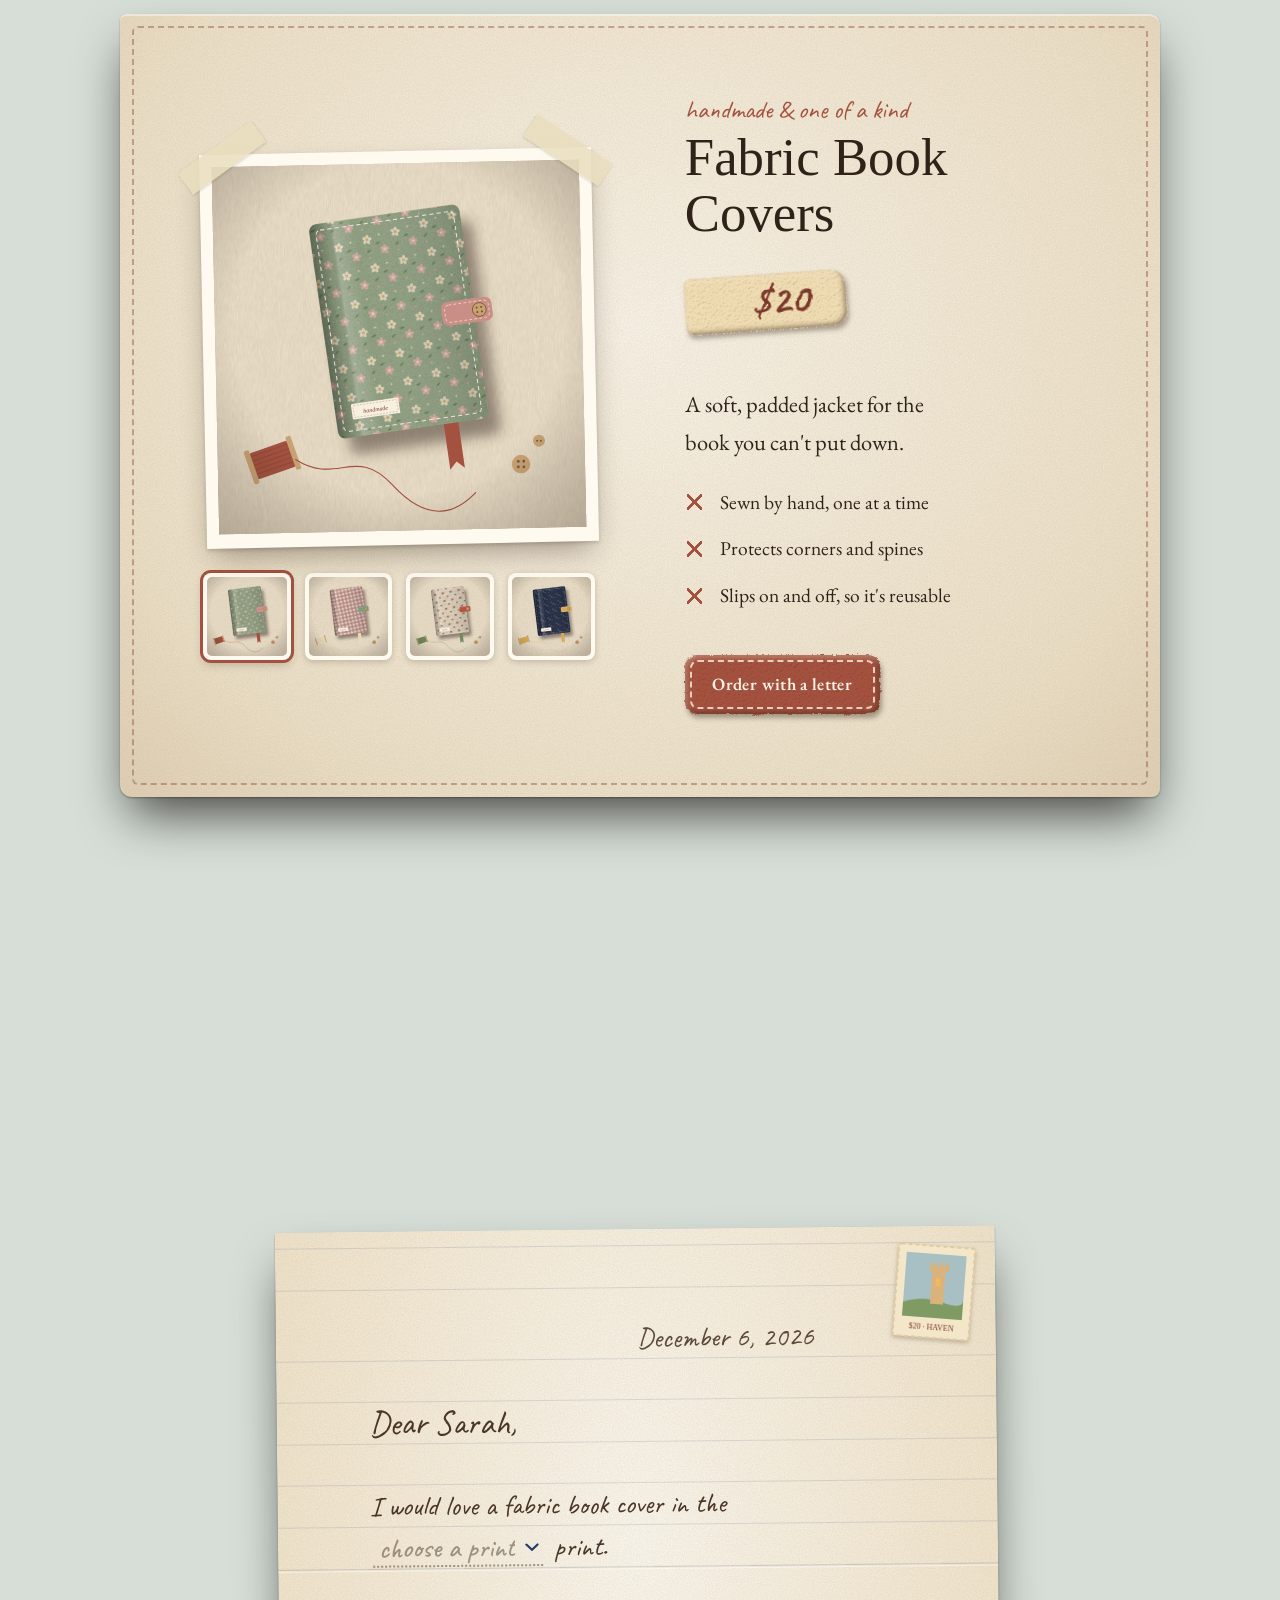
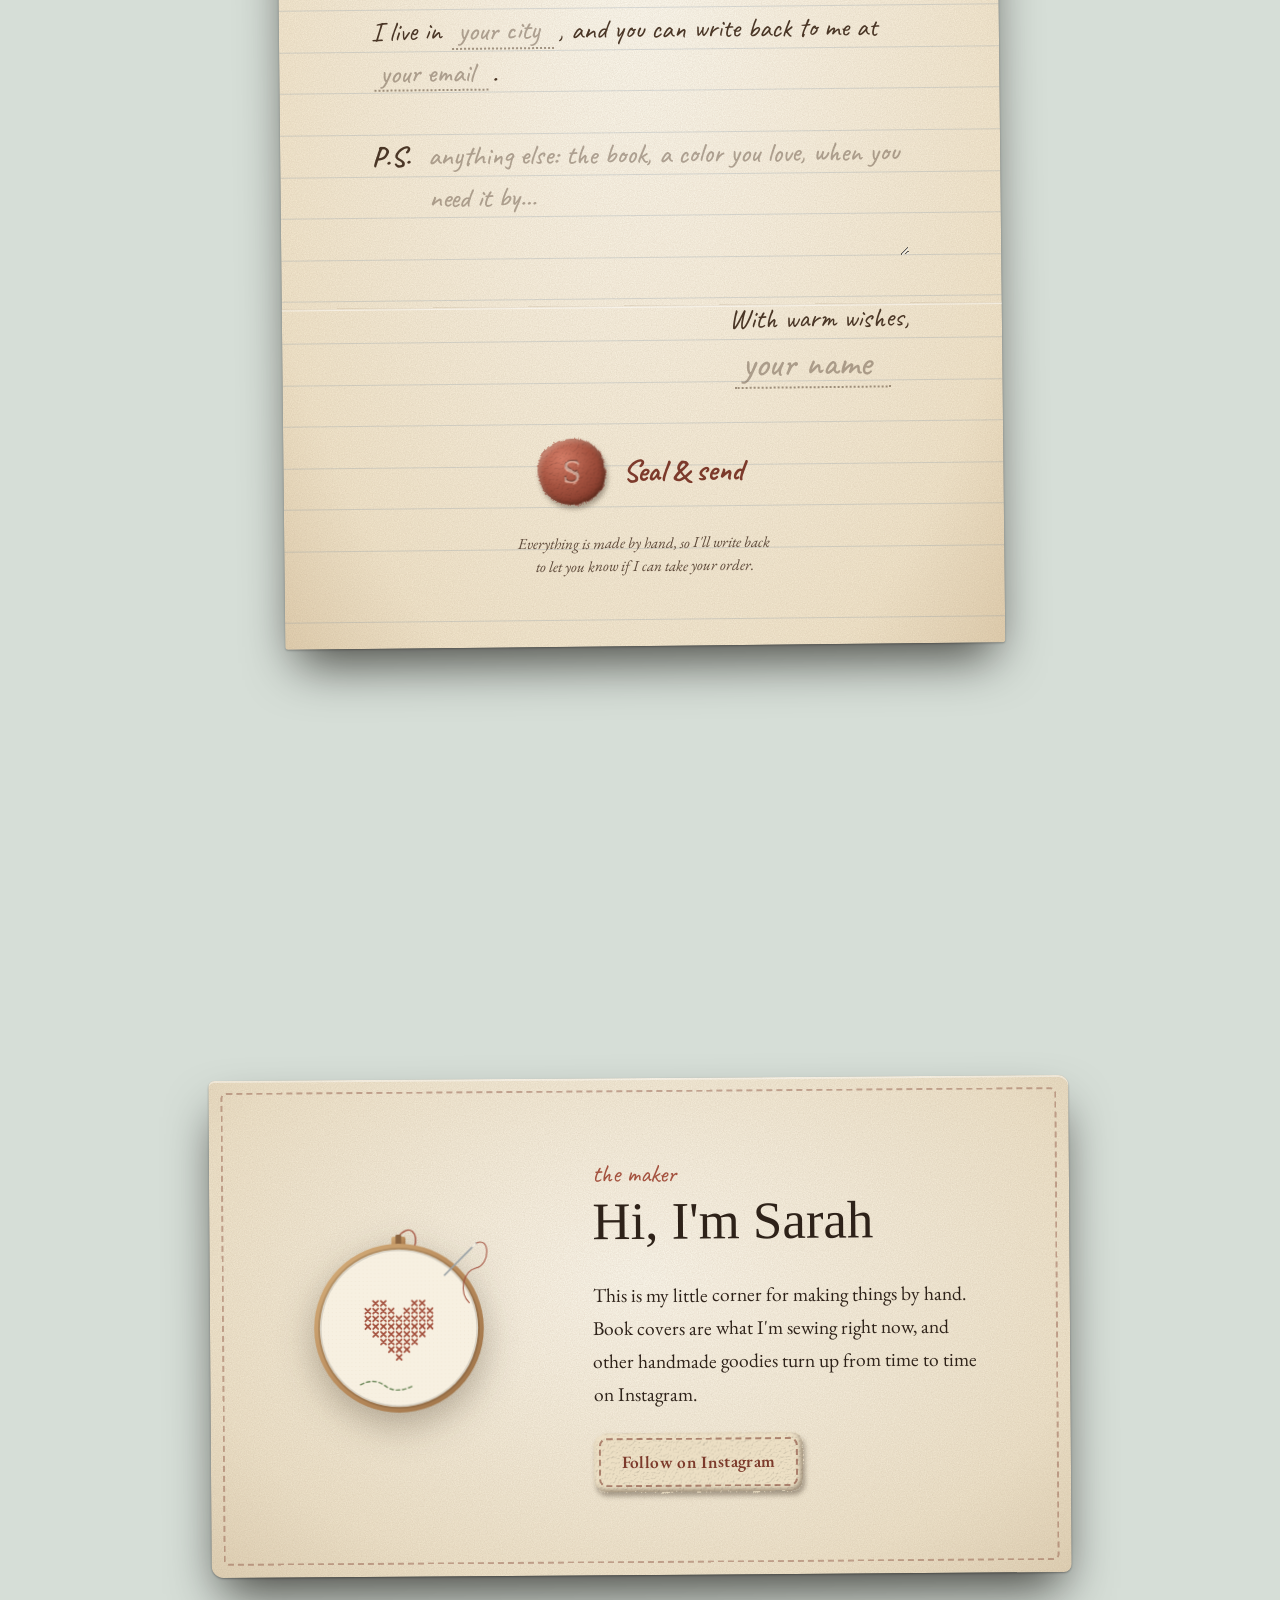
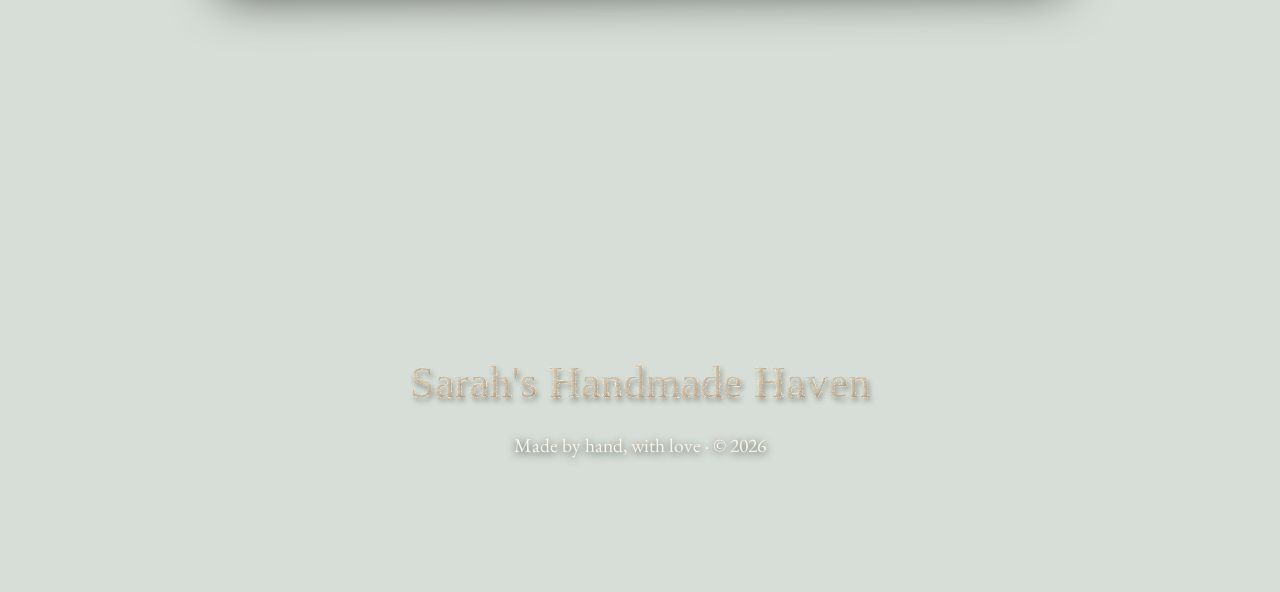
==== commit 90539d7a: "Faster felt: less to draw per frame, sewn felt vines - Ivy moves from ~700 SVG images to one canvas " ====
--- a/index.html
+++ b/index.html
@@ -13,7 +13,7 @@
   <link rel="preconnect" href="https://fonts.googleapis.com">
   <link rel="preconnect" href="https://fonts.gstatic.com" crossorigin>
   <link href="https://fonts.googleapis.com/css2?family=Caveat:wght@500;700&family=EB+Garamond:ital,wght@0,400;0,500;0,600;1,400;1,500&family=IM+Fell+English:ital@0;1&display=swap" rel="stylesheet">
-  <link rel="stylesheet" href="css/styles.css?v=20261015-210739">
+  <link rel="stylesheet" href="css/styles.css?v=20261015-211530">
   <script>
     document.documentElement.classList.add('js');
     // Always open at the top (the tower): no restored scroll position, and no
@@ -59,7 +59,7 @@
     <div class="backdrop__pin">
       <canvas id="scene"></canvas>
       <canvas id="glint"></canvas>
-      <svg id="ivy"></svg>
+      <canvas id="ivy"></canvas>
     </div>
   </div>
 
@@ -229,13 +229,13 @@
     <p>Made by hand, with love · © <span data-year>2026</span></p>
   </footer>
 
-  <script src="js/config.js?v=20261015-210739" defer></script>
-  <script src="js/felt.js?v=20261015-210739" defer></script>
-  <script src="js/stone.js?v=20261015-210739" defer></script>
-  <script src="js/scene.js?v=20261015-210739" defer></script>
-  <script src="js/ivy.js?v=20261015-210739" defer></script>
-  <script src="js/main.js?v=20261015-210739" defer></script>
-  <script src="js/post.js?v=20261015-210739" defer></script>
-  <script src="js/letter.js?v=20261015-210739" defer></script>
+  <script src="js/config.js?v=20261015-211530" defer></script>
+  <script src="js/felt.js?v=20261015-211530" defer></script>
+  <script src="js/stone.js?v=20261015-211530" defer></script>
+  <script src="js/scene.js?v=20261015-211530" defer></script>
+  <script src="js/ivy.js?v=20261015-211530" defer></script>
+  <script src="js/main.js?v=20261015-211530" defer></script>
+  <script src="js/post.js?v=20261015-211530" defer></script>
+  <script src="js/letter.js?v=20261015-211530" defer></script>
 </body>
 </html>
--- a/css/styles.css
+++ b/css/styles.css
@@ -92,31 +92,6 @@
   transition: opacity 0.6s ease;
 }
 #ivy.is-growing { opacity: 1; }
-#ivy .vine {
-  fill: none;
-  stroke: #45491f;
-  stroke-width: 4.2;
-  stroke-linecap: round;
-  stroke-linejoin: round;
-}
-#ivy .vine--twig { stroke-width: 2.5; stroke: #50552a; }
-#ivy.is-felt .vines { filter: none; }
-#ivy .vine-hi { fill: none; stroke: #8b9a4e; stroke-width: 1.3; stroke-linecap: round; stroke-linejoin: round; opacity: .8; }
-#ivy .vines { filter: drop-shadow(1px 2px 1.5px rgba(20, 12, 5, 0.35)); }
-#ivy .leaf__in {
-  transform: scale(0);
-  transition: transform 0.55s cubic-bezier(0.3, 1.6, 0.5, 1);
-}
-#ivy .leaf.on .leaf__in { transform: scale(1); }
-#ivy .flower__in {
-  transform: scale(0) rotate(-120deg);
-  transition: transform 0.9s cubic-bezier(0.3, 1.5, 0.5, 1);
-}
-#ivy .flower.on .flower__in { transform: none; }
-@media (prefers-reduced-motion: reduce) {
-  #ivy .leaf__in,
-  #ivy .flower__in { transition: none; }
-}
 
 /* ---------- nav ---------- */
 
@@ -843,10 +818,8 @@
 .post-stage.is-felt .pg .f-prim,
 .post-stage.is-felt .pg .pg-outline,
 .post-stage.is-felt .pg .f-tail {
-  stroke: rgba(78, 84, 100, 0.5);
-  stroke-width: 2.2;
-  stroke-dasharray: 0.4 1.3;
-  stroke-linecap: round;
+  stroke: rgba(78, 84, 100, 0.38);
+  stroke-width: 1.8;
 }
 .post-stage.is-felt .pg .f-rachis { display: none; }
 .post-stage.is-felt .pg .f-detail,
@@ -861,7 +834,7 @@
 .post-stage.is-felt .pg .pg-stitch { stroke: #eef1f6; }
 .post-stage.is-felt .pg-wing.is-under .pg-stitch,
 .post-stage.is-felt .pg-wing.is-under .f-detail { stroke: #8d95a4; }
-.post-stage.is-felt .sc .sc-blob { stroke: rgba(110, 40, 26, 0.55); stroke-width: 2; stroke-dasharray: 0.4 1.3; stroke-linecap: round; }
+.post-stage.is-felt .sc .sc-blob { stroke: rgba(110, 40, 26, 0.45); stroke-width: 1.6; }
 .post-stage.is-felt .sc .sc-btn-ring { fill: none; stroke: rgba(255, 220, 200, 0.7); stroke-width: 1.3; stroke-dasharray: 2.6 2.2; }
 .post-stage.is-felt .sc .sc-btn-x { stroke: #fff1dc; stroke-width: 1.6; stroke-linecap: round; }
 .post-stage.is-felt .sc .sc-edge { stroke-dasharray: 4 3; stroke: rgba(150, 120, 80, 0.7); }
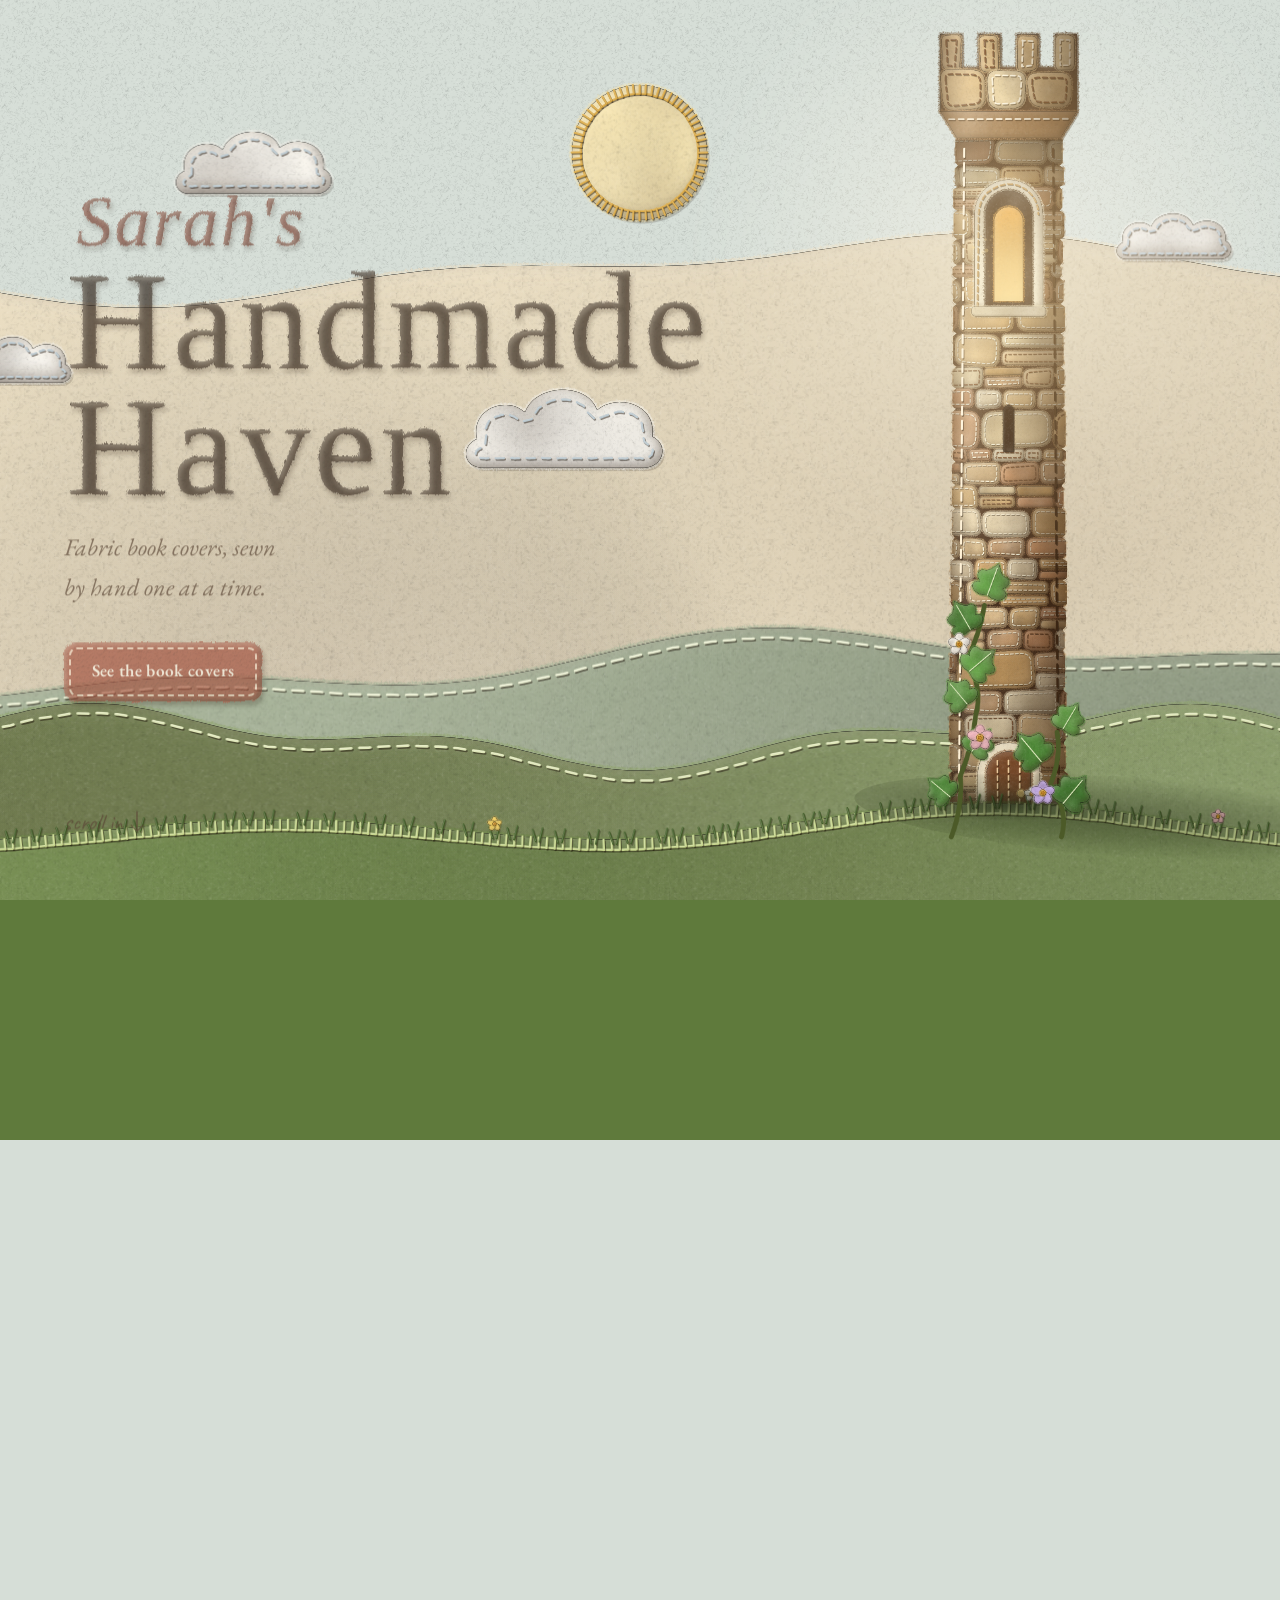
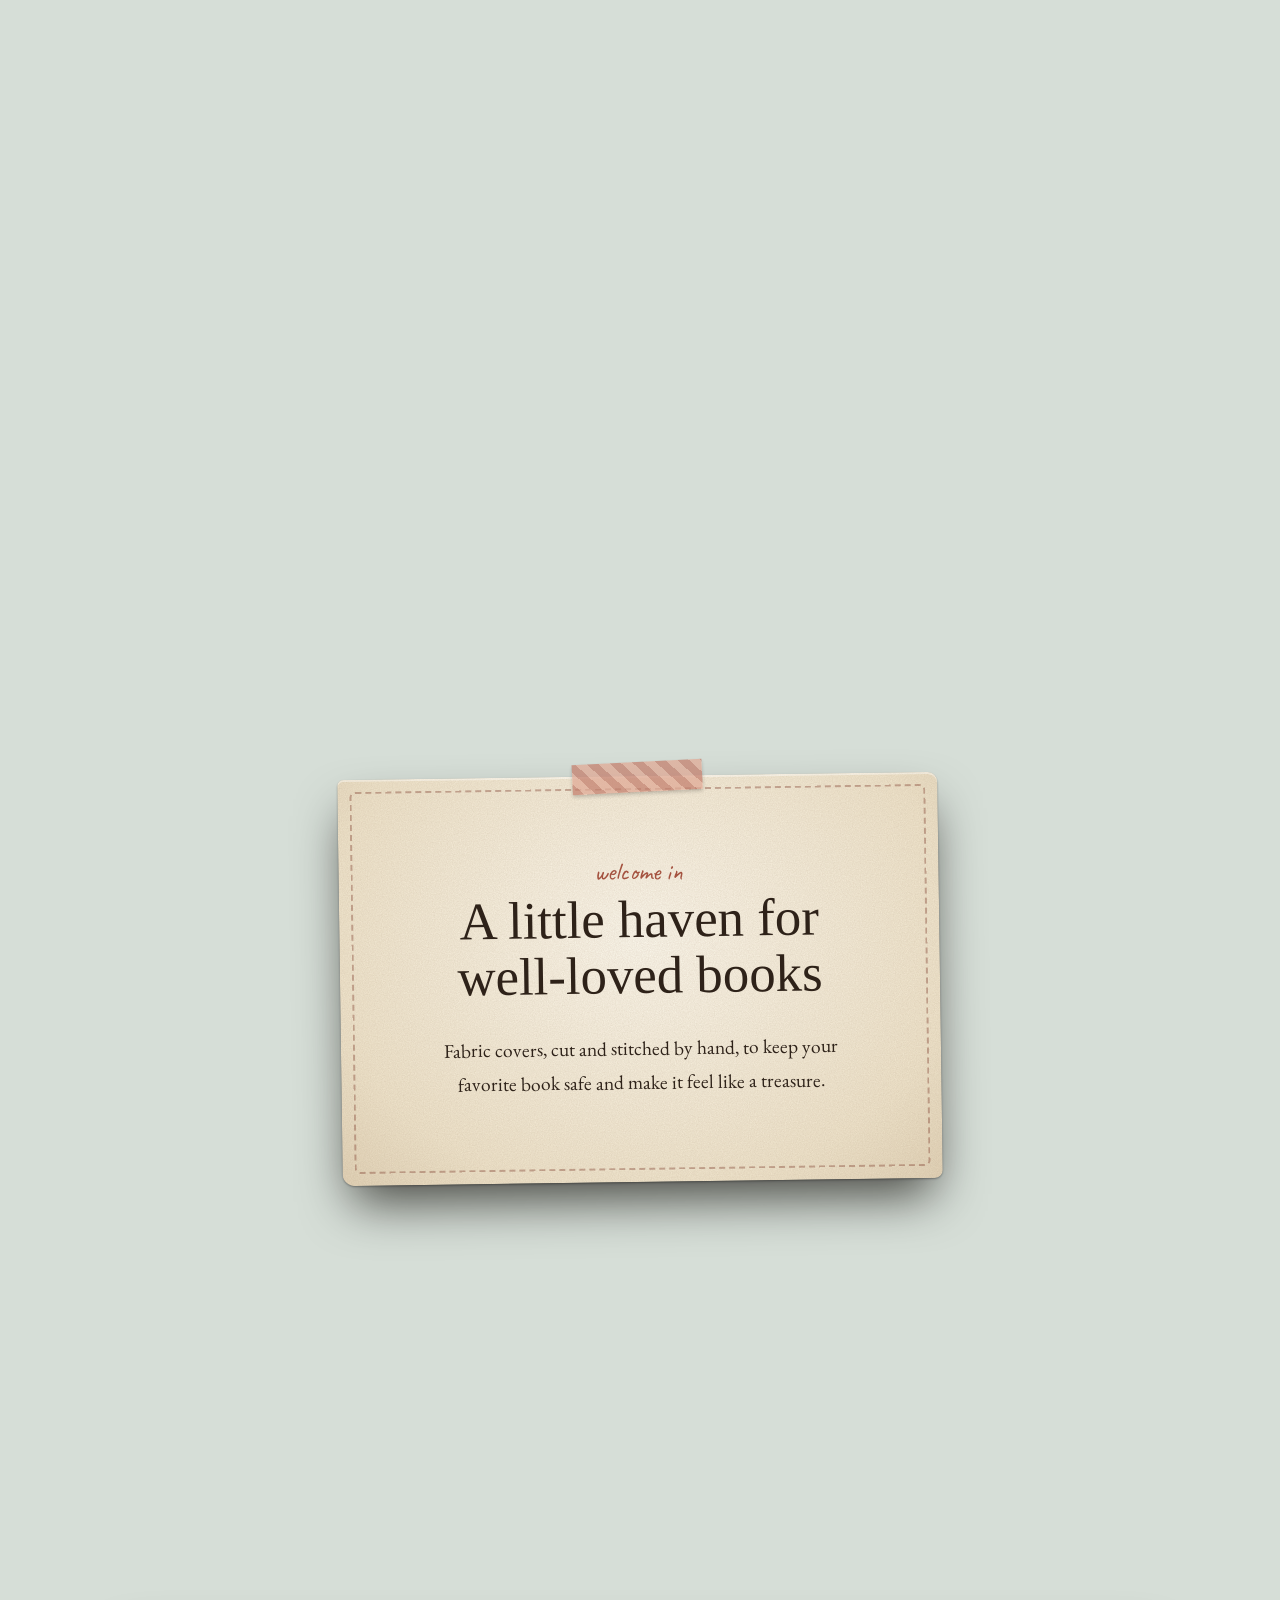
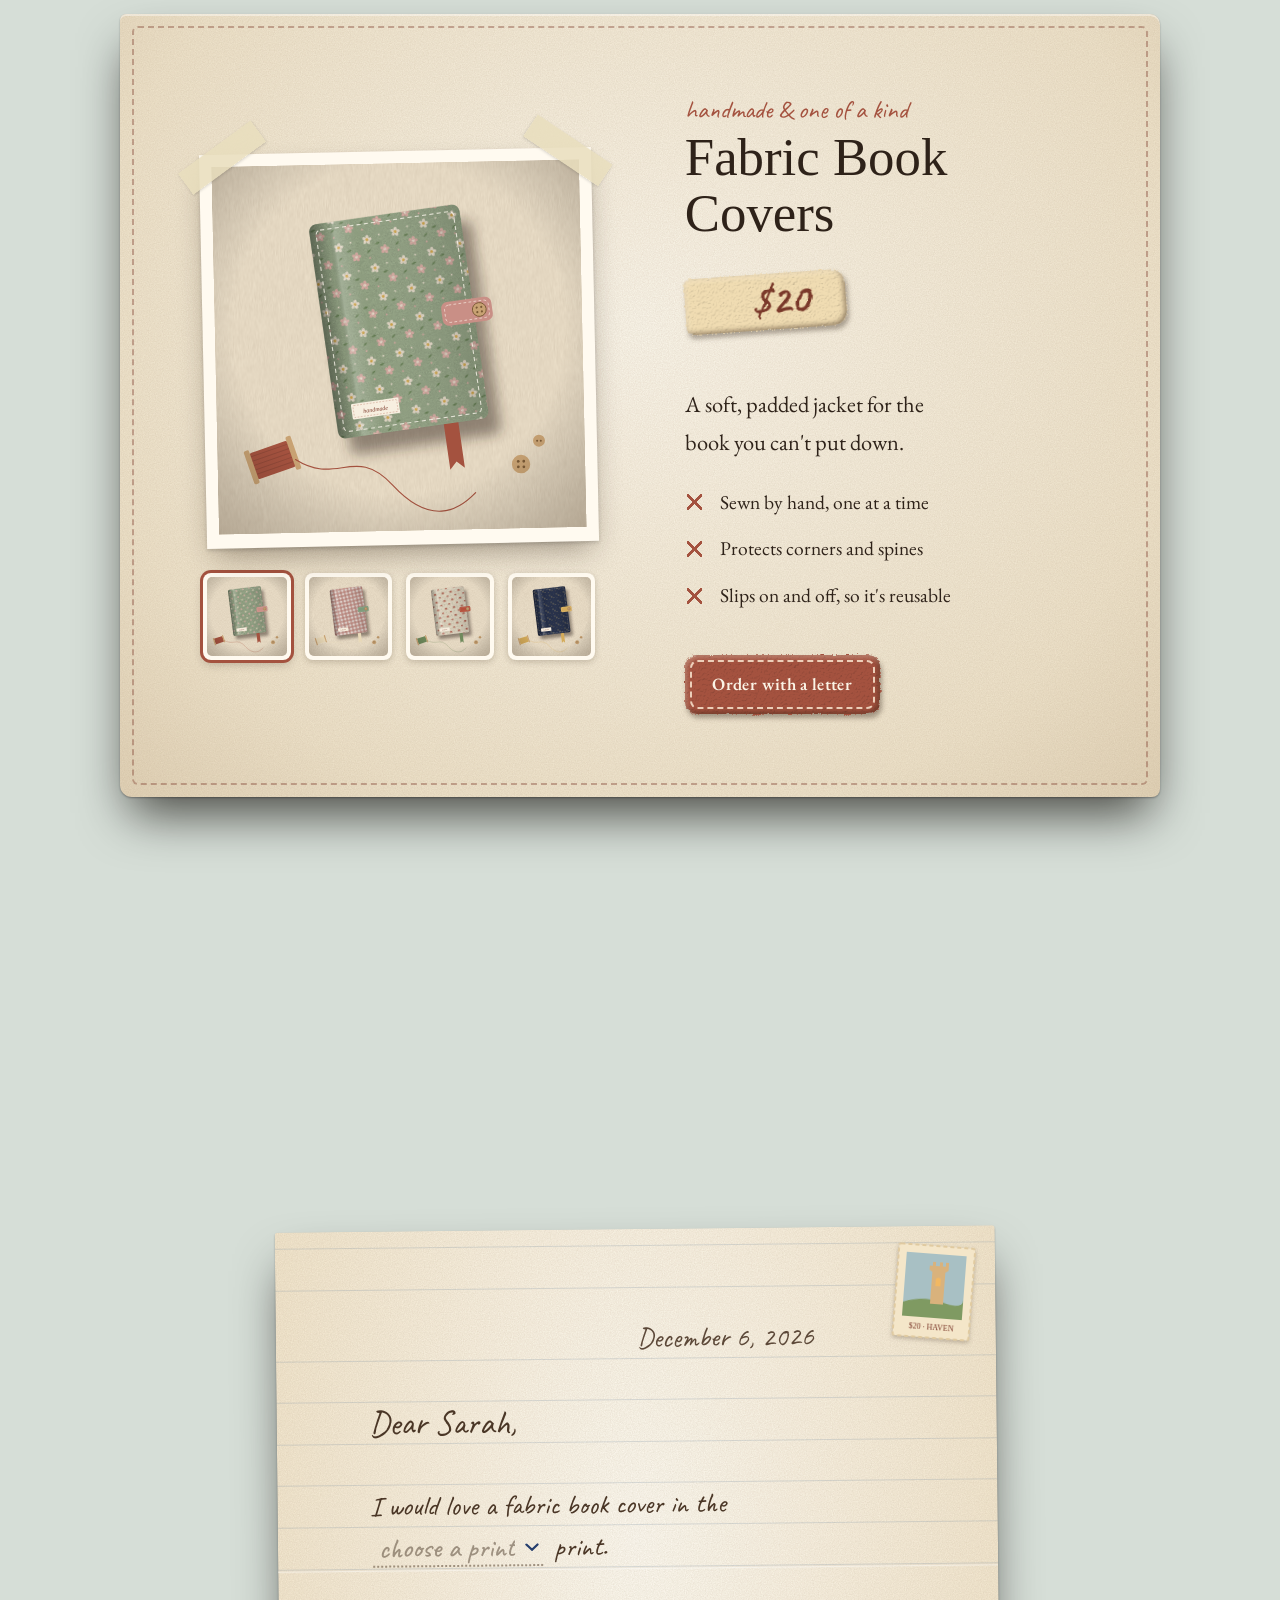
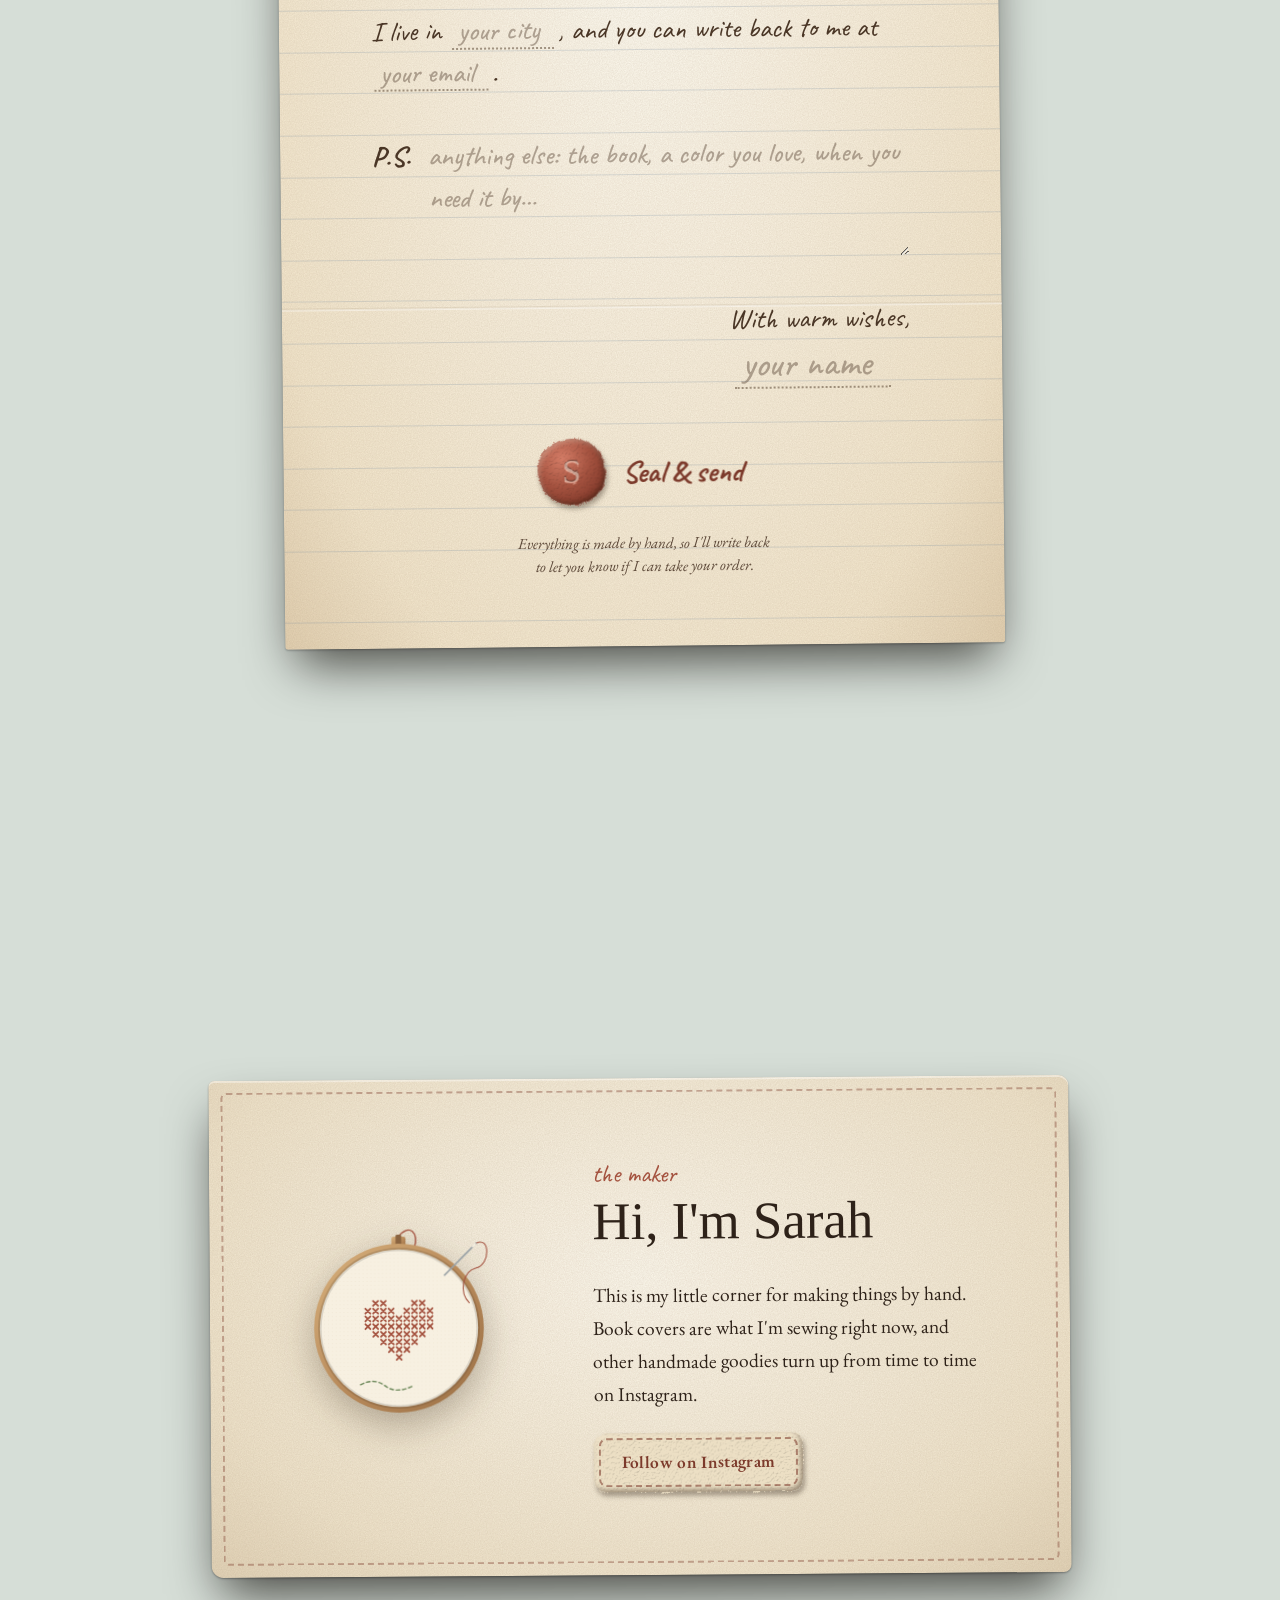
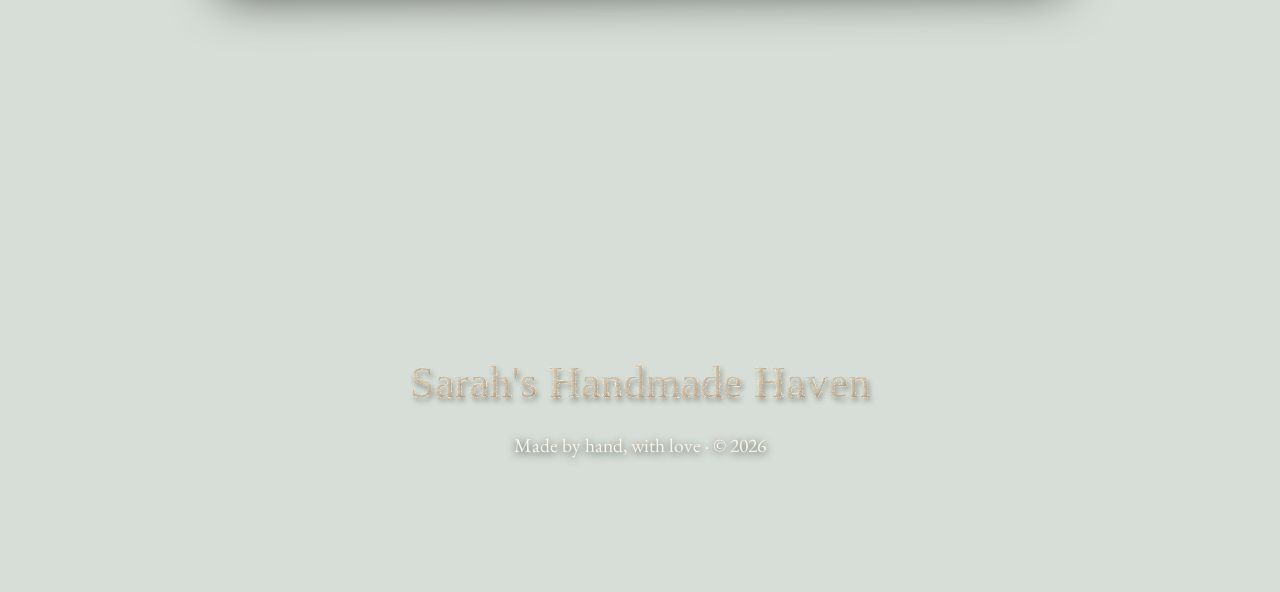
==== commit 59c533e7: "Smooth the send animation on phones - Replace the per-frame SVG drop-shadow filter (rendered on the " ====
--- a/index.html
+++ b/index.html
@@ -13,7 +13,7 @@
   <link rel="preconnect" href="https://fonts.googleapis.com">
   <link rel="preconnect" href="https://fonts.gstatic.com" crossorigin>
   <link href="https://fonts.googleapis.com/css2?family=Caveat:wght@500;700&family=EB+Garamond:ital,wght@0,400;0,500;0,600;1,400;1,500&family=IM+Fell+English:ital@0;1&display=swap" rel="stylesheet">
-  <link rel="stylesheet" href="css/styles.css?v=20261015-211530">
+  <link rel="stylesheet" href="css/styles.css?v=20261015-212427">
   <script>
     document.documentElement.classList.add('js');
     // Always open at the top (the tower): no restored scroll position, and no
@@ -229,13 +229,13 @@
     <p>Made by hand, with love · © <span data-year>2026</span></p>
   </footer>
 
-  <script src="js/config.js?v=20261015-211530" defer></script>
-  <script src="js/felt.js?v=20261015-211530" defer></script>
-  <script src="js/stone.js?v=20261015-211530" defer></script>
-  <script src="js/scene.js?v=20261015-211530" defer></script>
-  <script src="js/ivy.js?v=20261015-211530" defer></script>
-  <script src="js/main.js?v=20261015-211530" defer></script>
-  <script src="js/post.js?v=20261015-211530" defer></script>
-  <script src="js/letter.js?v=20261015-211530" defer></script>
+  <script src="js/config.js?v=20261015-212427" defer></script>
+  <script src="js/felt.js?v=20261015-212427" defer></script>
+  <script src="js/stone.js?v=20261015-212427" defer></script>
+  <script src="js/scene.js?v=20261015-212427" defer></script>
+  <script src="js/ivy.js?v=20261015-212427" defer></script>
+  <script src="js/main.js?v=20261015-212427" defer></script>
+  <script src="js/post.js?v=20261015-212427" defer></script>
+  <script src="js/letter.js?v=20261015-212427" defer></script>
 </body>
 </html>
--- a/css/styles.css
+++ b/css/styles.css
@@ -872,3 +872,8 @@
 .is-felt .price-tag { filter: url(#felt-ui); background: #f0dcb2; clip-path: none; border-radius: 6px 14px 14px 6px; }
 .is-felt .seal__wax { filter: url(#felt-ui); box-shadow: none; }
 .is-felt .footer__mark { filter: url(#felt-ui); text-shadow: none; color: #f3e6cb; }
+
+/* keep felt-filtered pieces on their own layers so they're drawn once, not on every scroll frame */
+.is-felt .topnav,
+.is-felt .hero__stage,
+.is-felt .seal { will-change: transform; }
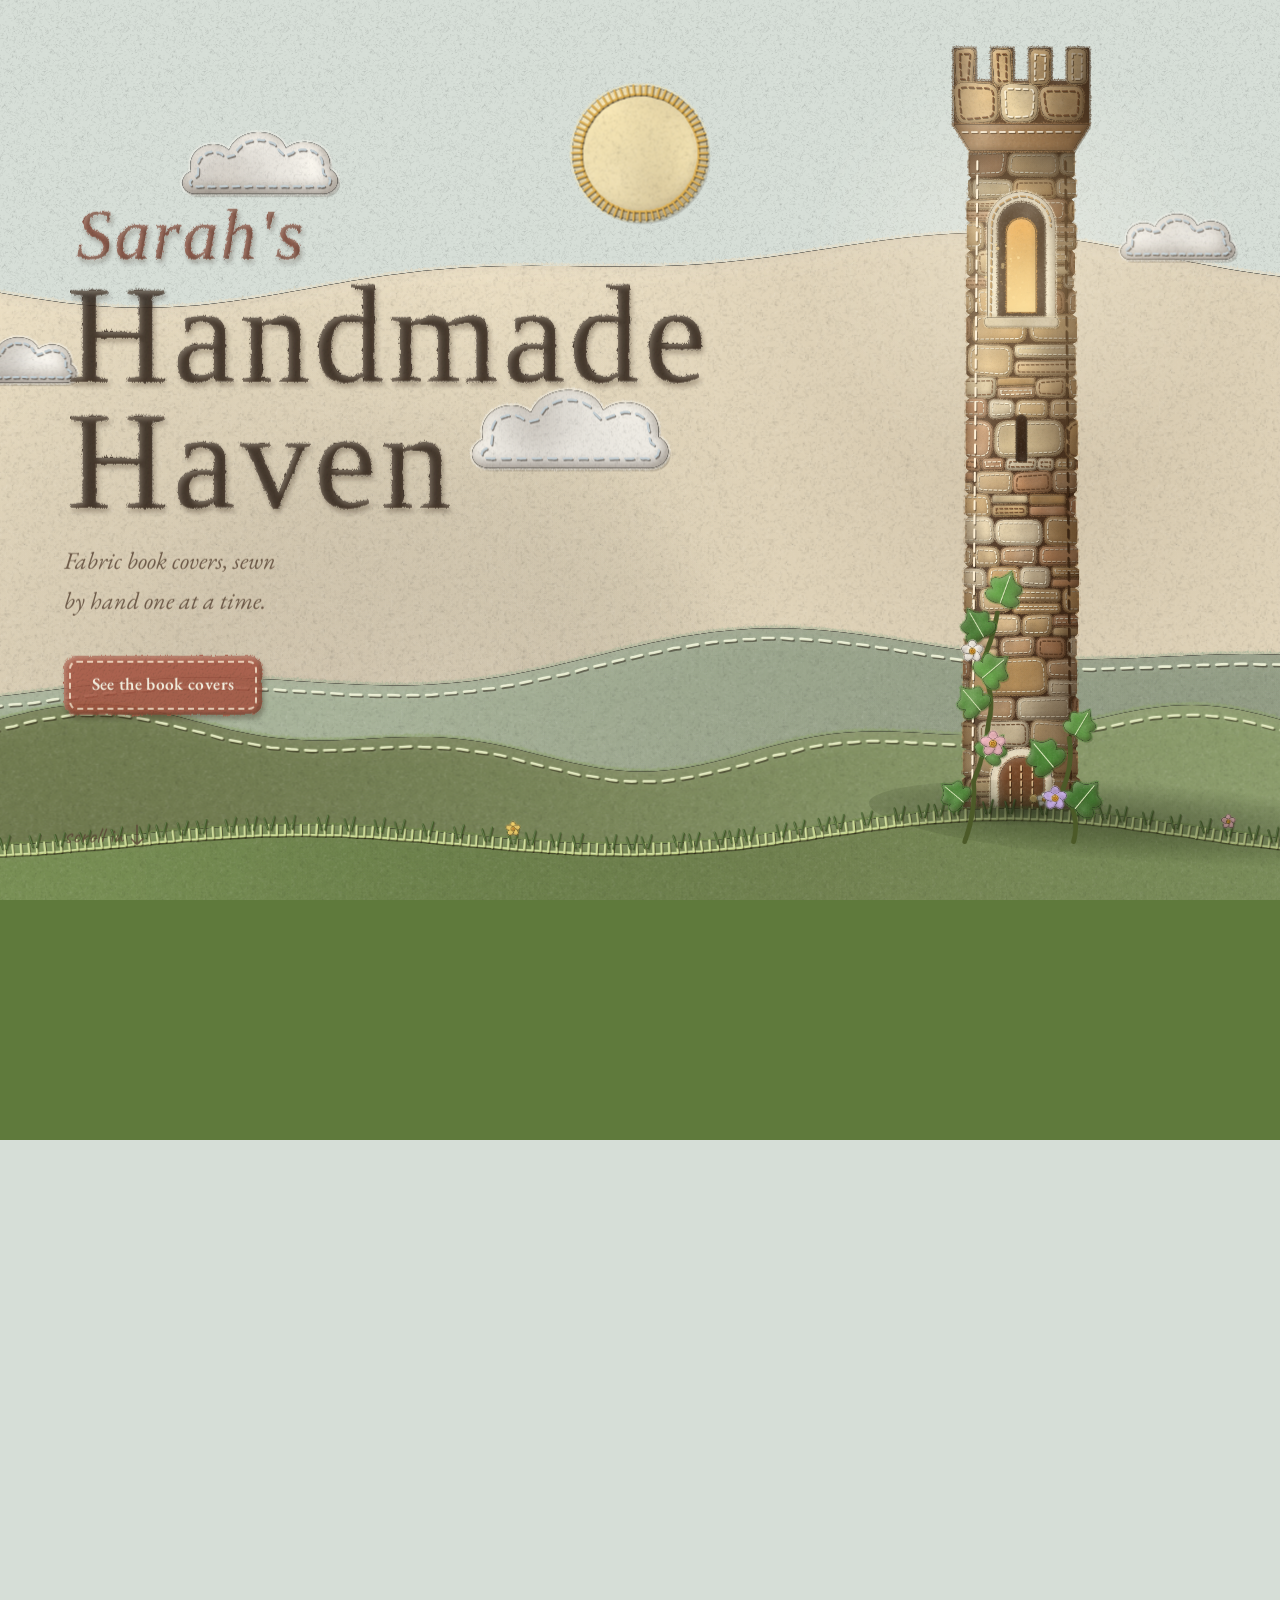
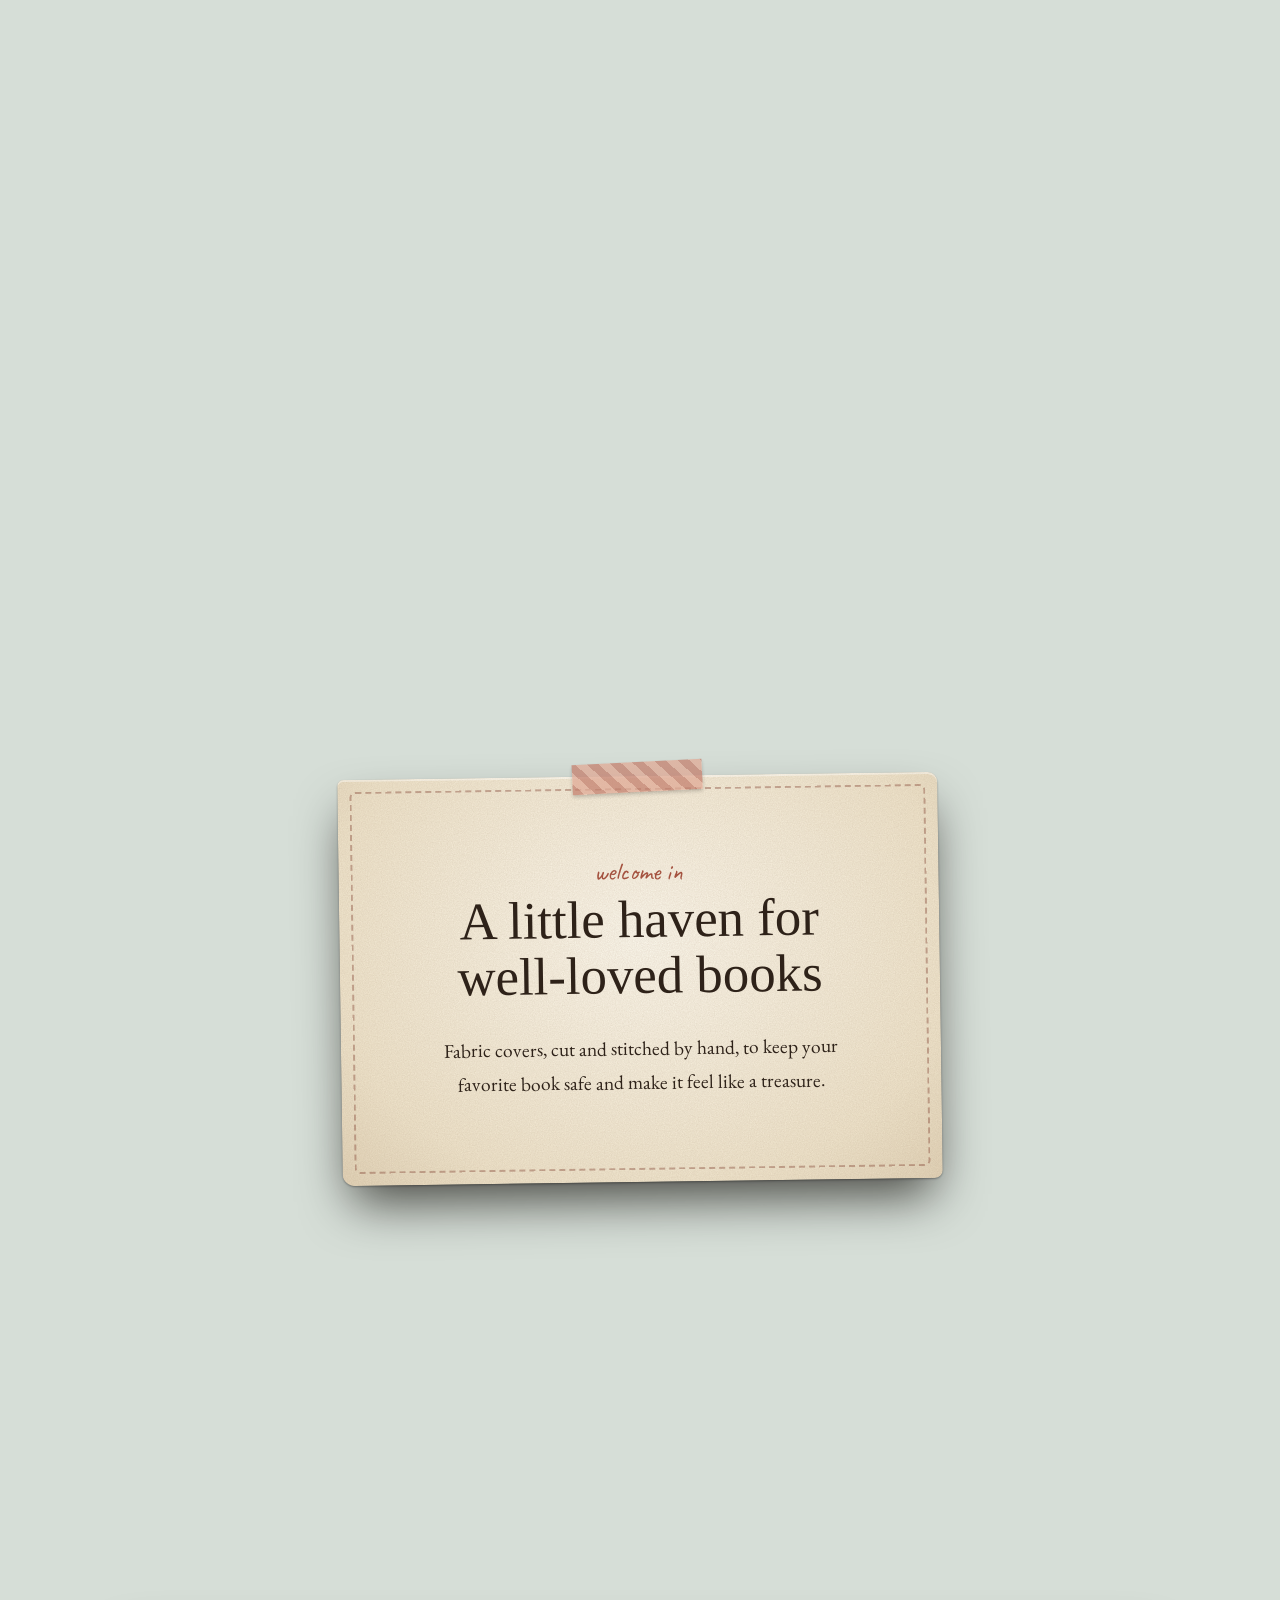
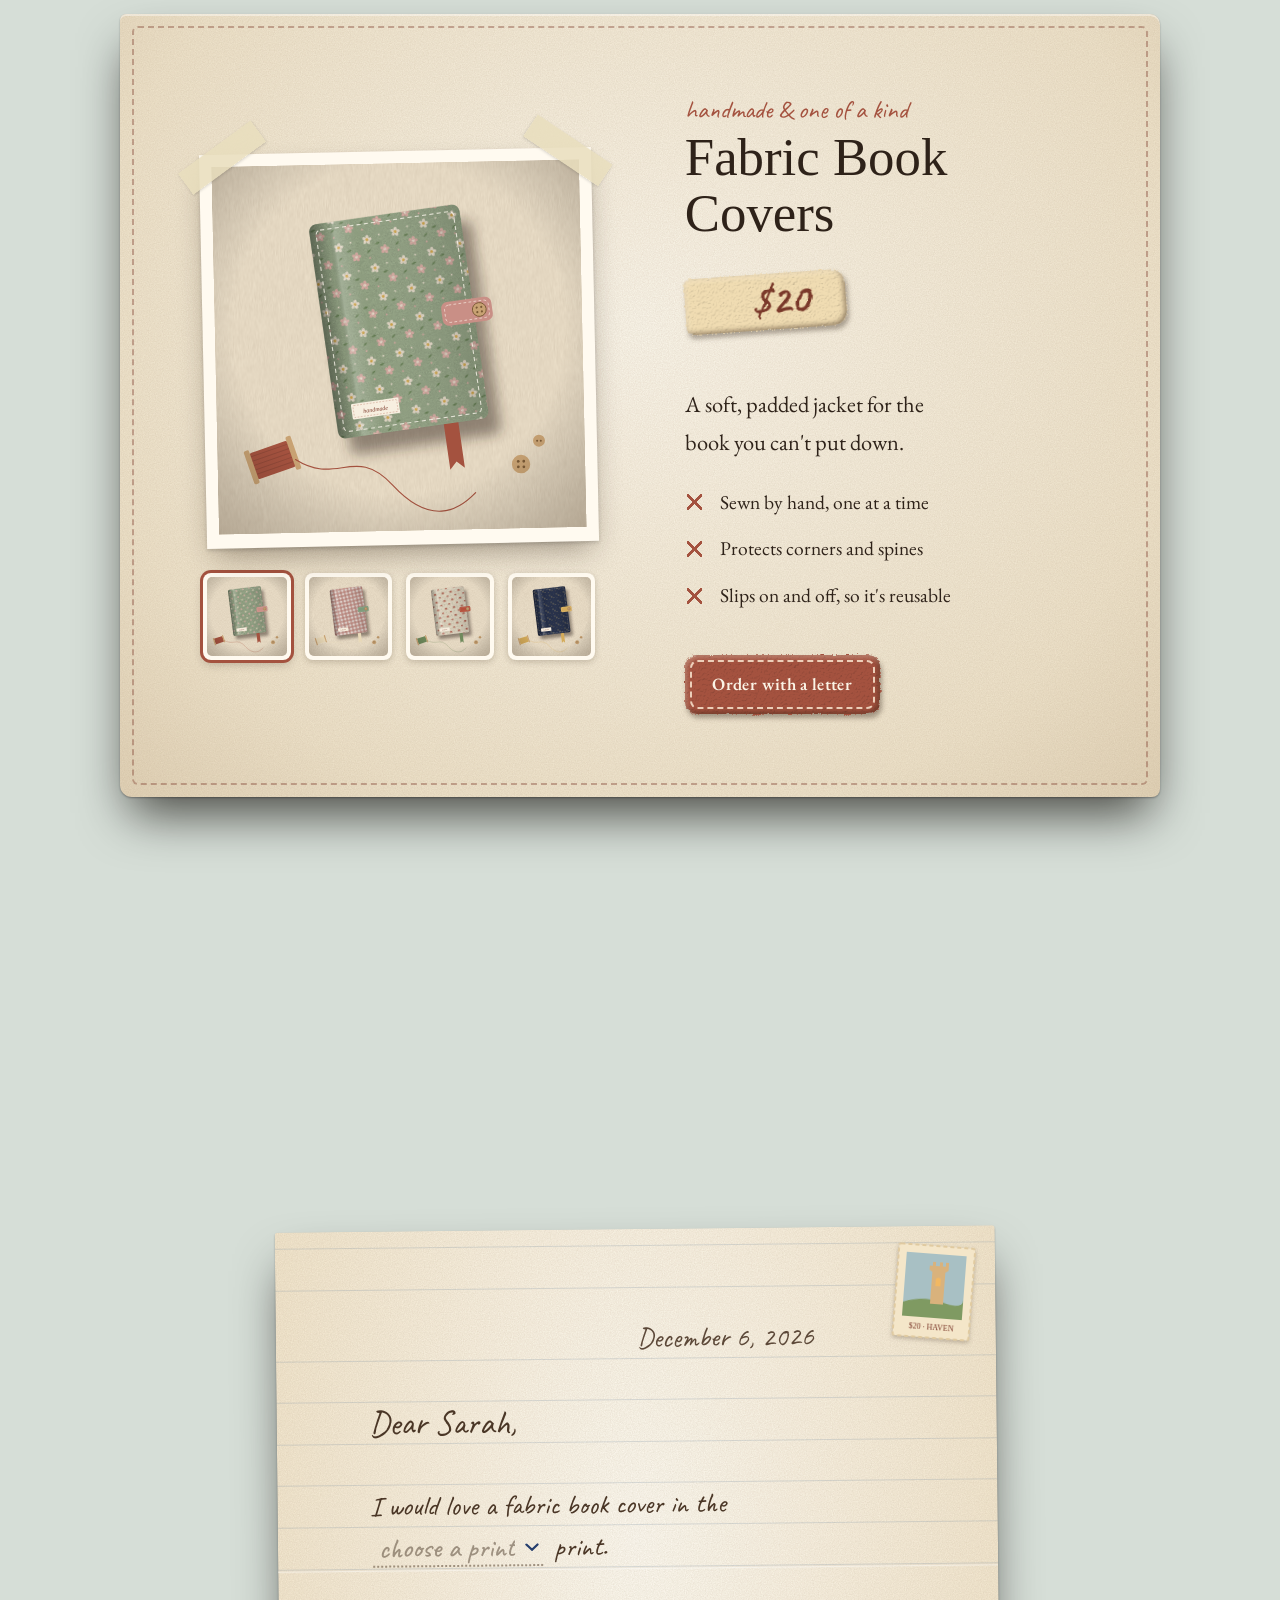
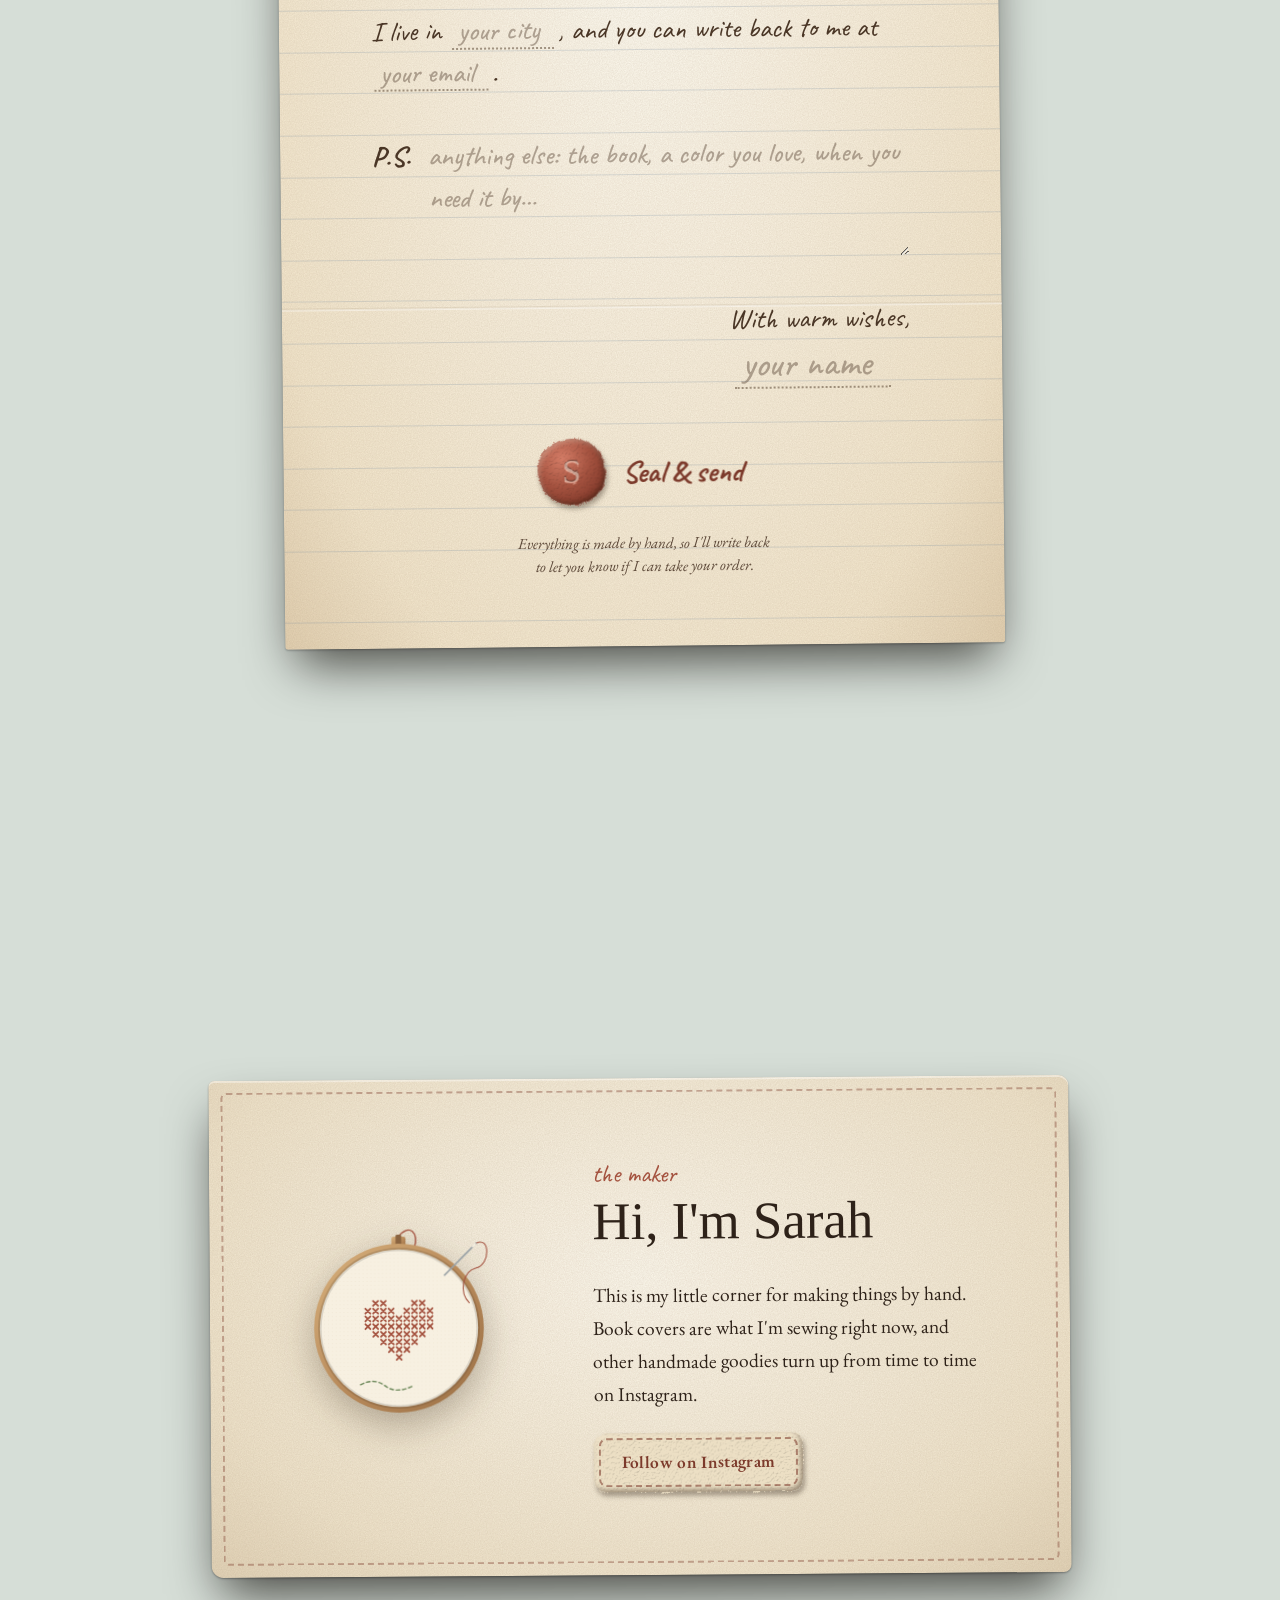
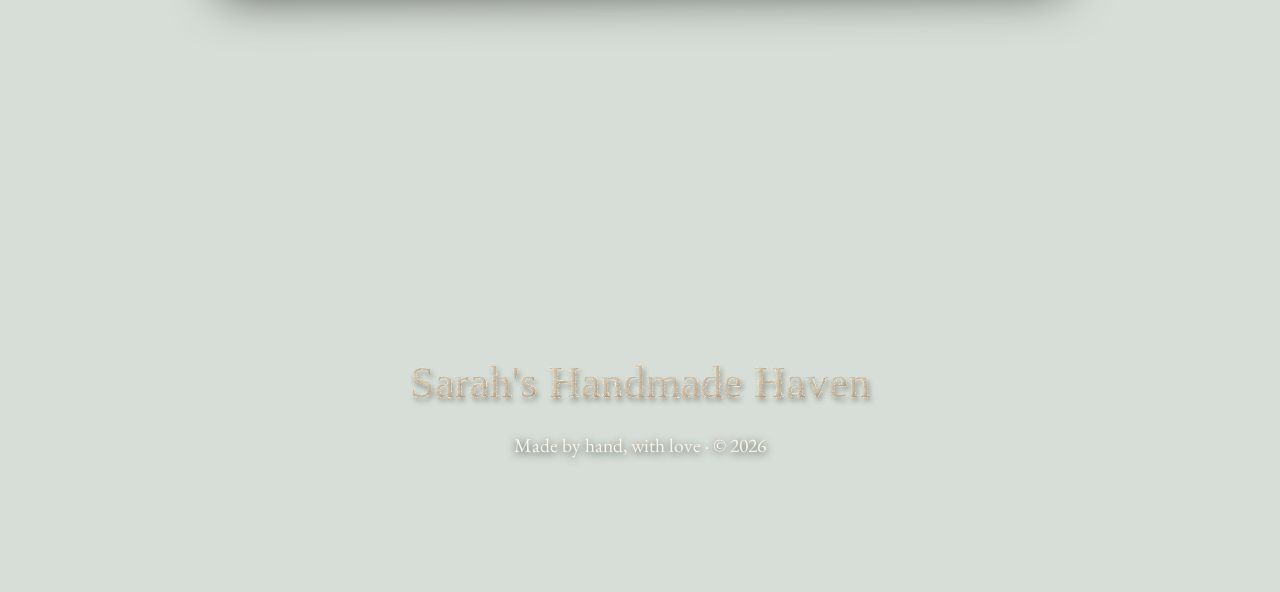
==== commit 35b3988d: "Keep the roll-up centred and the pigeon on screen on phones - Close the keyboard and let the screen " ====
--- a/index.html
+++ b/index.html
@@ -13,7 +13,7 @@
   <link rel="preconnect" href="https://fonts.googleapis.com">
   <link rel="preconnect" href="https://fonts.gstatic.com" crossorigin>
   <link href="https://fonts.googleapis.com/css2?family=Caveat:wght@500;700&family=EB+Garamond:ital,wght@0,400;0,500;0,600;1,400;1,500&family=IM+Fell+English:ital@0;1&display=swap" rel="stylesheet">
-  <link rel="stylesheet" href="css/styles.css?v=20261015-212427">
+  <link rel="stylesheet" href="css/styles.css?v=20261015-213110">
   <script>
     document.documentElement.classList.add('js');
     // Always open at the top (the tower): no restored scroll position, and no
@@ -229,13 +229,13 @@
     <p>Made by hand, with love · © <span data-year>2026</span></p>
   </footer>
 
-  <script src="js/config.js?v=20261015-212427" defer></script>
-  <script src="js/felt.js?v=20261015-212427" defer></script>
-  <script src="js/stone.js?v=20261015-212427" defer></script>
-  <script src="js/scene.js?v=20261015-212427" defer></script>
-  <script src="js/ivy.js?v=20261015-212427" defer></script>
-  <script src="js/main.js?v=20261015-212427" defer></script>
-  <script src="js/post.js?v=20261015-212427" defer></script>
-  <script src="js/letter.js?v=20261015-212427" defer></script>
+  <script src="js/config.js?v=20261015-213110" defer></script>
+  <script src="js/felt.js?v=20261015-213110" defer></script>
+  <script src="js/stone.js?v=20261015-213110" defer></script>
+  <script src="js/scene.js?v=20261015-213110" defer></script>
+  <script src="js/ivy.js?v=20261015-213110" defer></script>
+  <script src="js/main.js?v=20261015-213110" defer></script>
+  <script src="js/post.js?v=20261015-213110" defer></script>
+  <script src="js/letter.js?v=20261015-213110" defer></script>
 </body>
 </html>
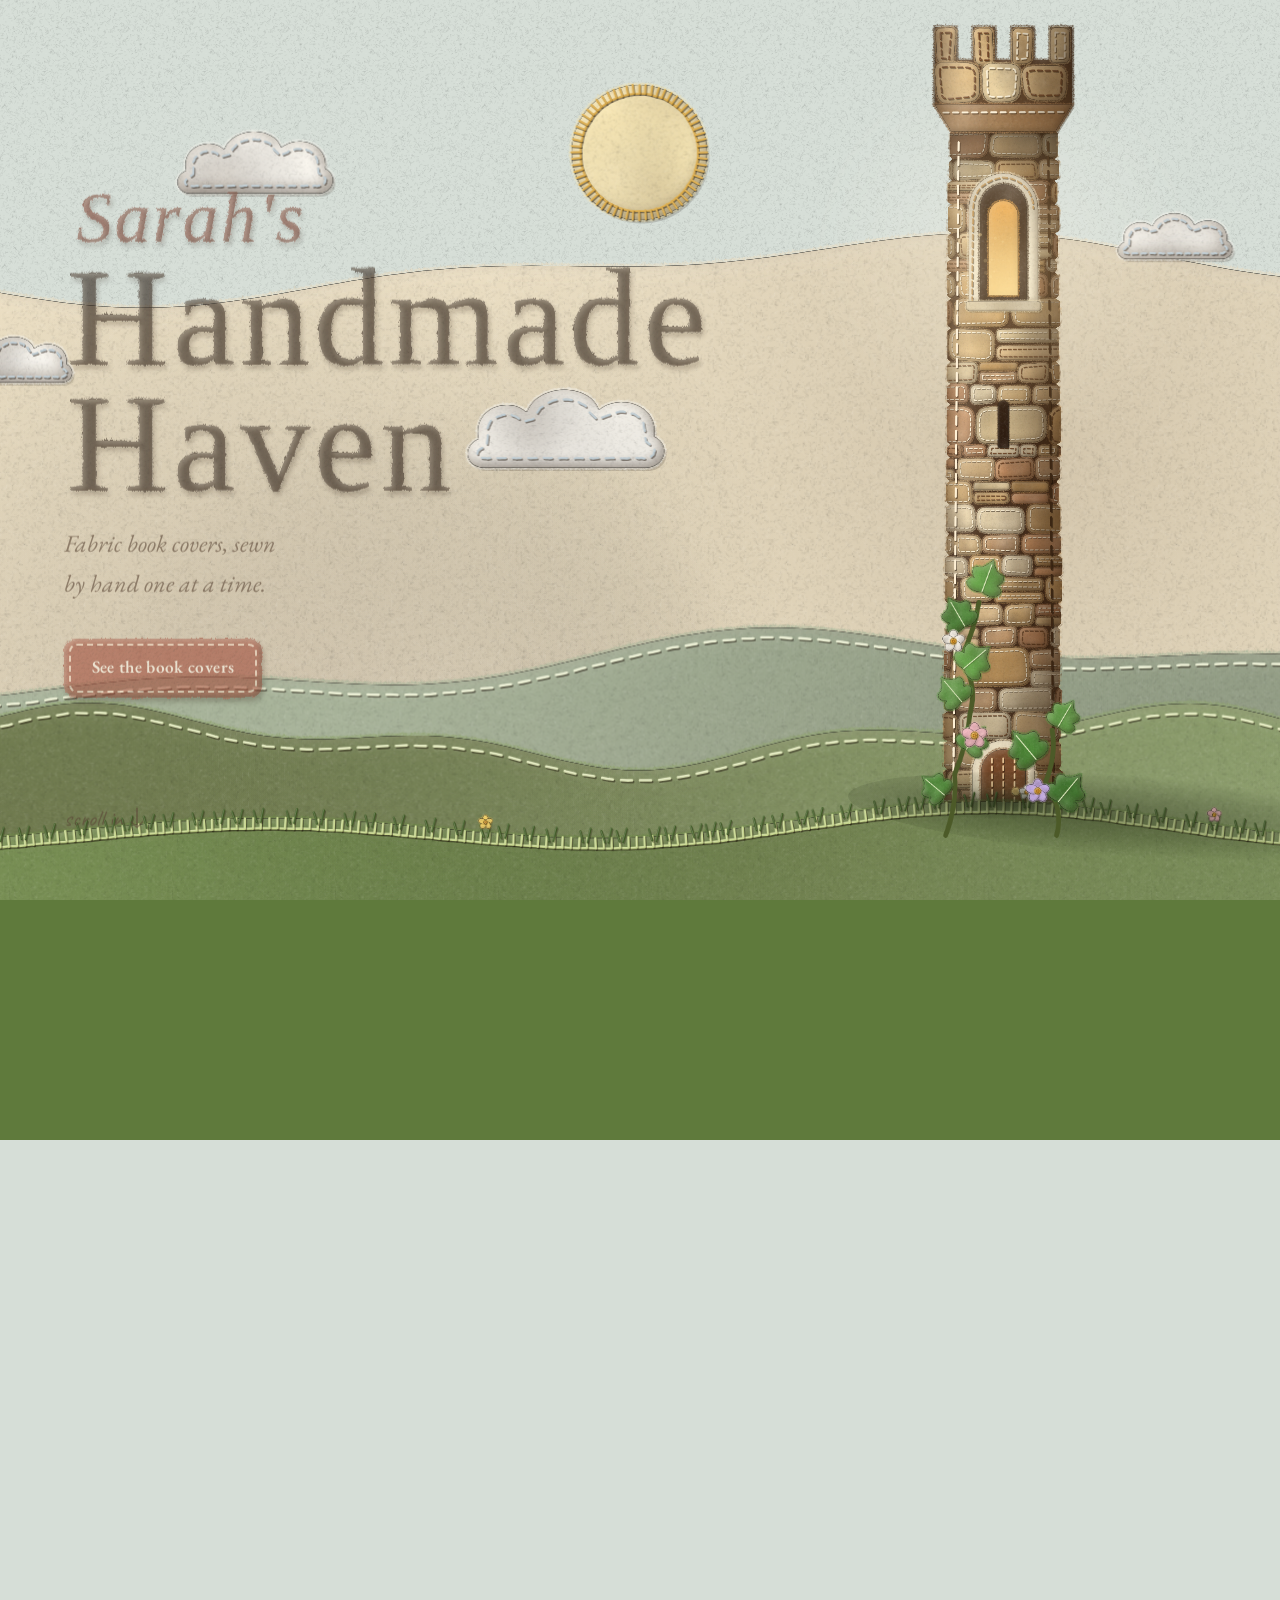
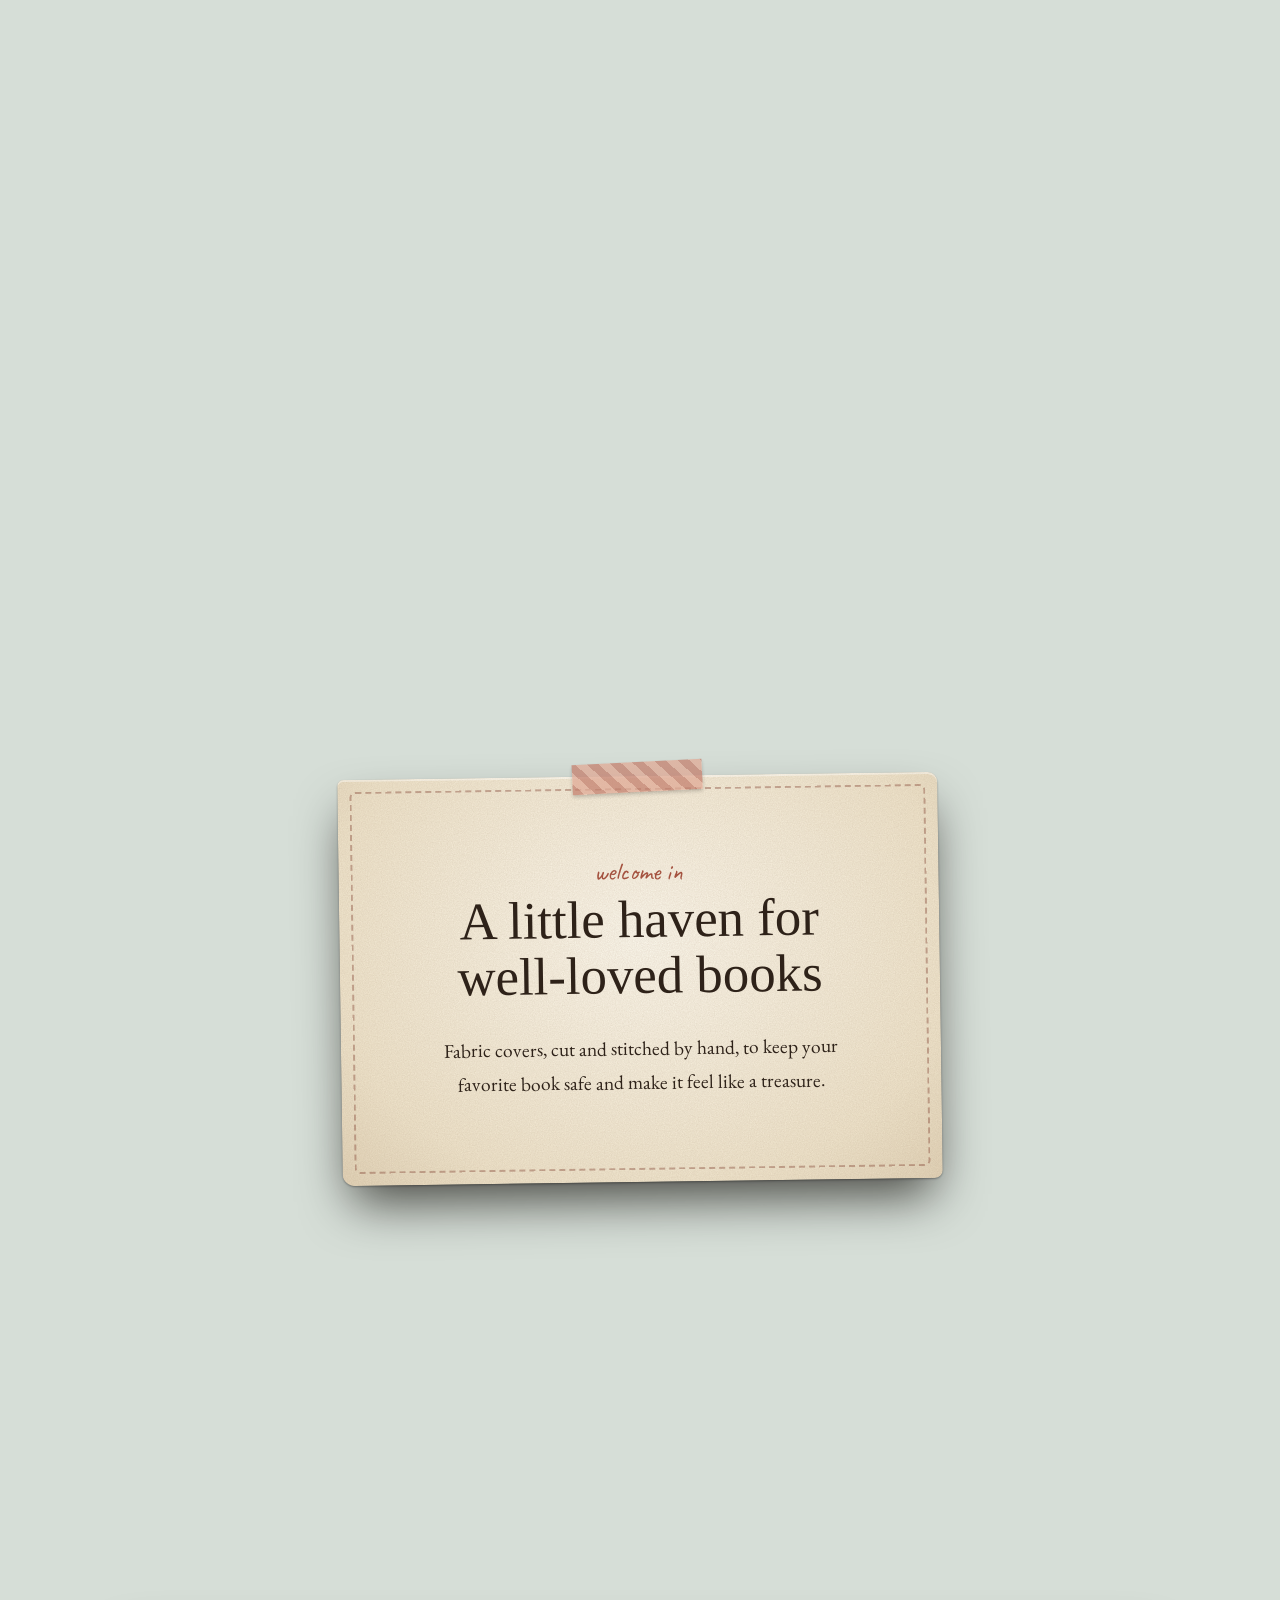
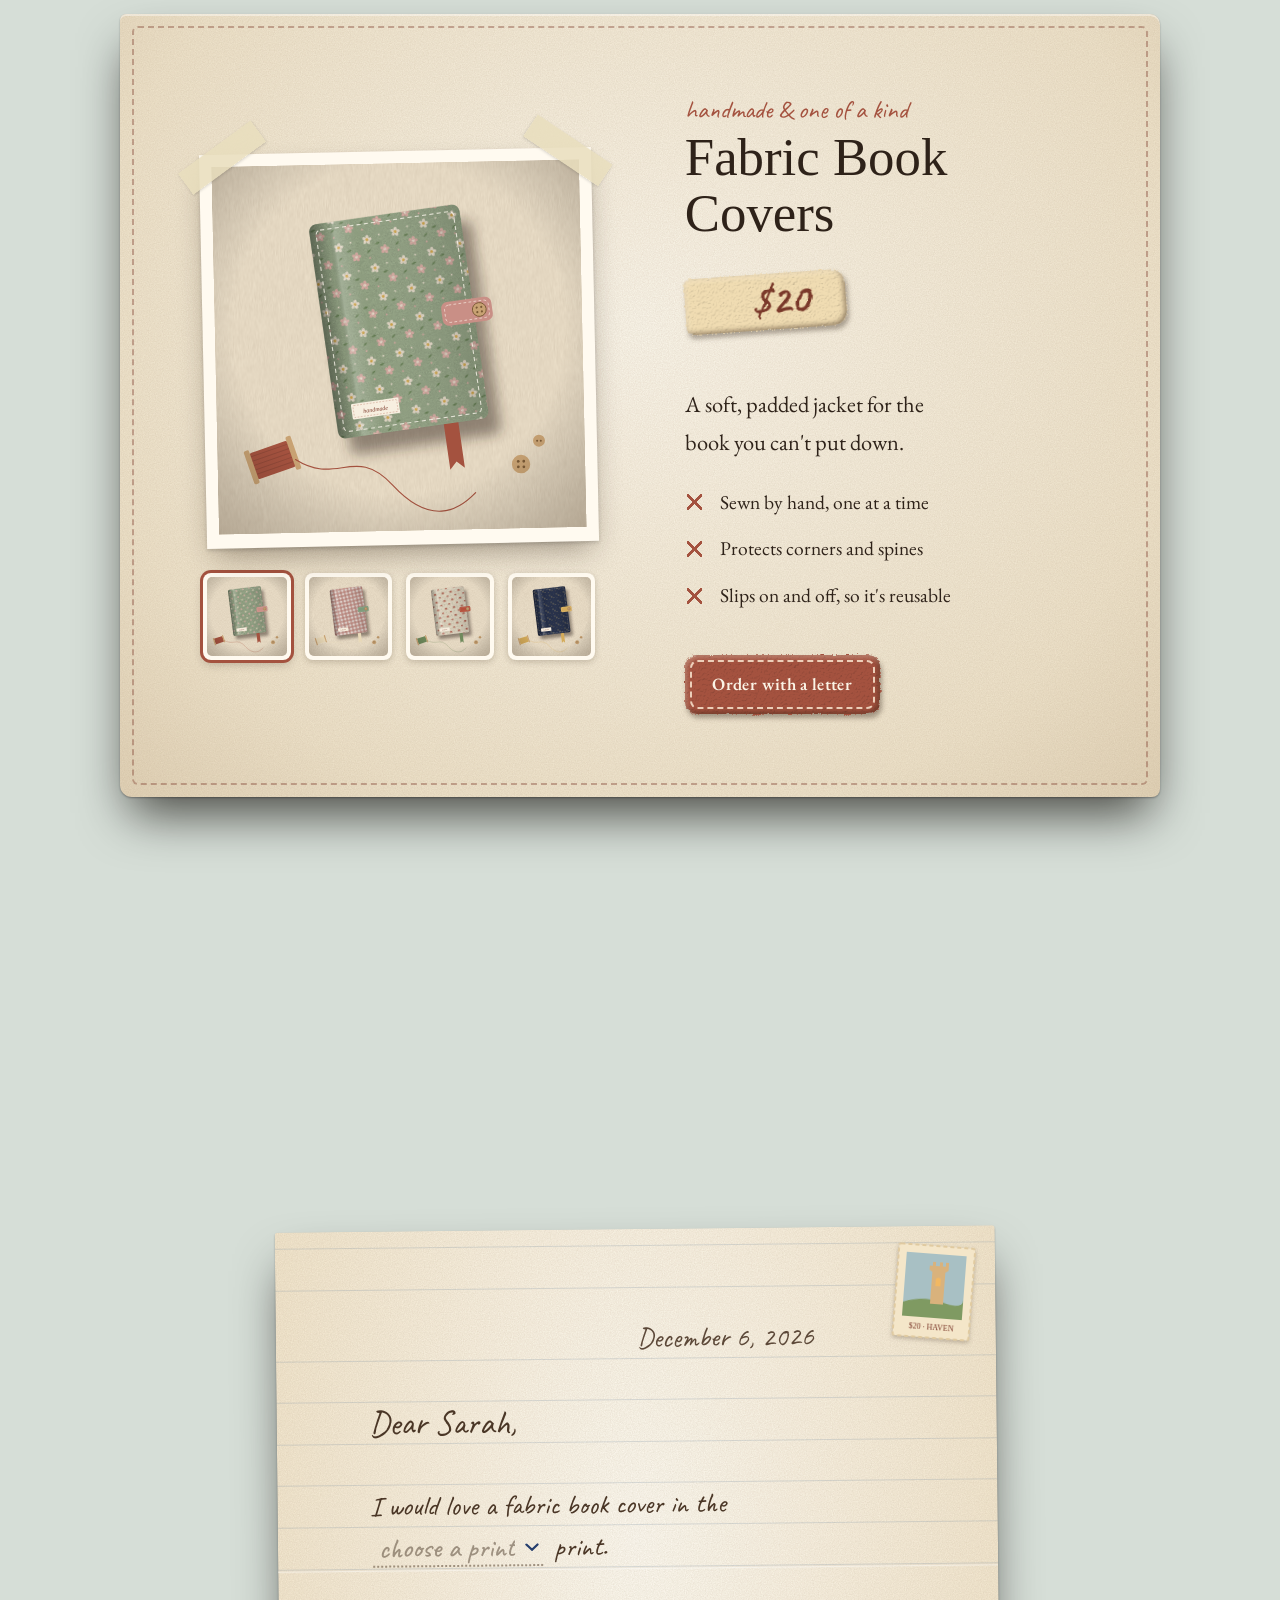
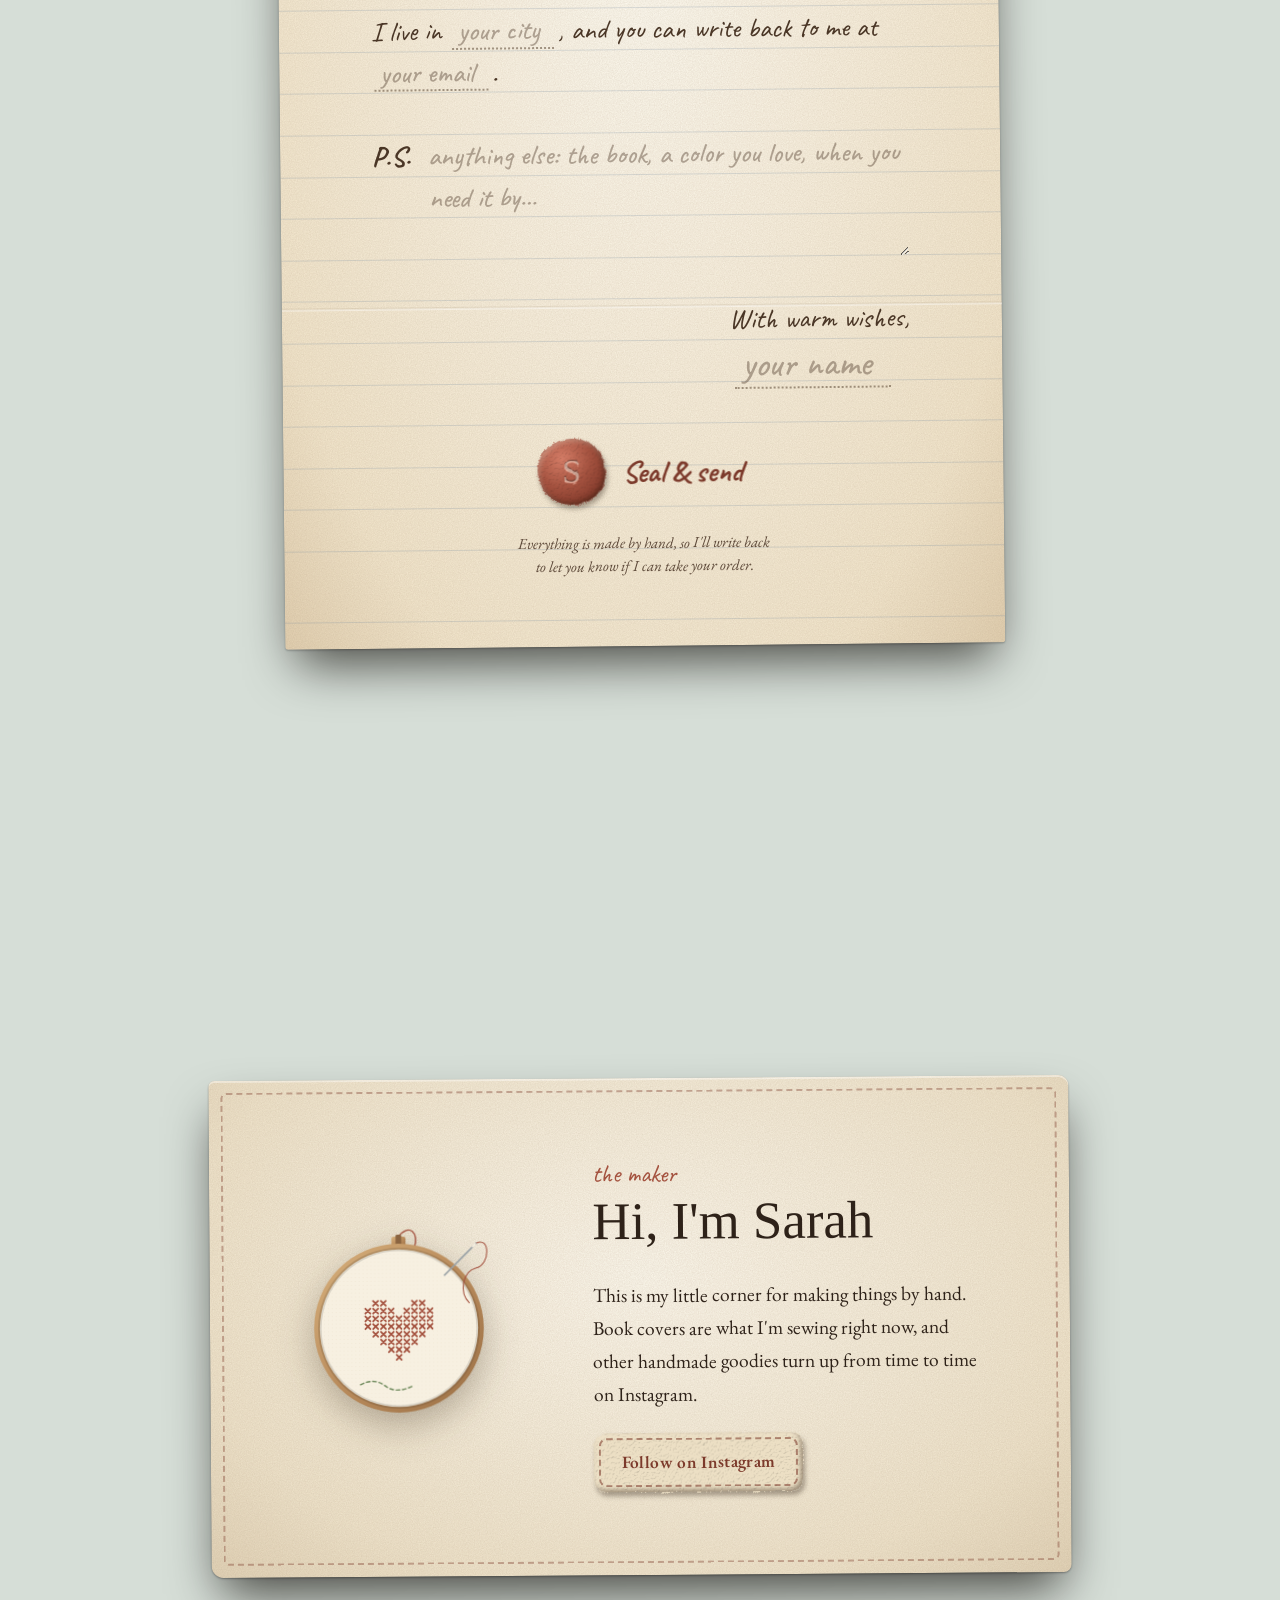
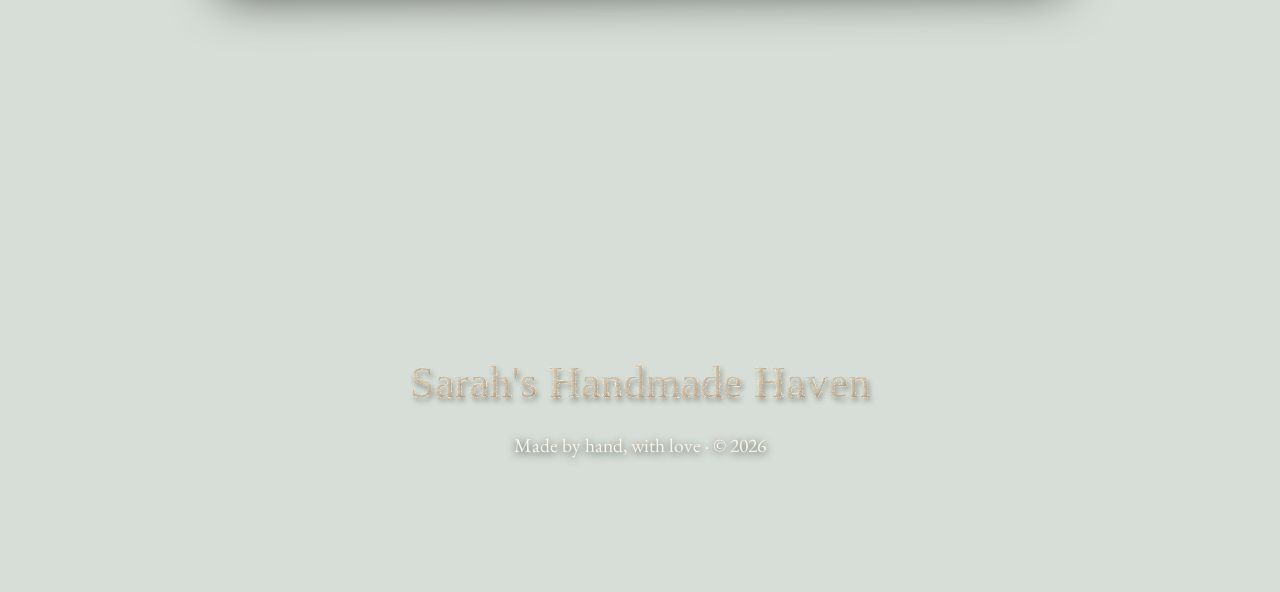
==== commit d6a56d74: "Smoother zoom into the tower - Stop setting a CSS variable on the page root every frame (forced a   " ====
--- a/index.html
+++ b/index.html
@@ -13,7 +13,7 @@
   <link rel="preconnect" href="https://fonts.googleapis.com">
   <link rel="preconnect" href="https://fonts.gstatic.com" crossorigin>
   <link href="https://fonts.googleapis.com/css2?family=Caveat:wght@500;700&family=EB+Garamond:ital,wght@0,400;0,500;0,600;1,400;1,500&family=IM+Fell+English:ital@0;1&display=swap" rel="stylesheet">
-  <link rel="stylesheet" href="css/styles.css?v=20261015-213110">
+  <link rel="stylesheet" href="css/styles.css?v=20261015-213652">
   <script>
     document.documentElement.classList.add('js');
     // Always open at the top (the tower): no restored scroll position, and no
@@ -229,13 +229,13 @@
     <p>Made by hand, with love · © <span data-year>2026</span></p>
   </footer>
 
-  <script src="js/config.js?v=20261015-213110" defer></script>
-  <script src="js/felt.js?v=20261015-213110" defer></script>
-  <script src="js/stone.js?v=20261015-213110" defer></script>
-  <script src="js/scene.js?v=20261015-213110" defer></script>
-  <script src="js/ivy.js?v=20261015-213110" defer></script>
-  <script src="js/main.js?v=20261015-213110" defer></script>
-  <script src="js/post.js?v=20261015-213110" defer></script>
-  <script src="js/letter.js?v=20261015-213110" defer></script>
+  <script src="js/config.js?v=20261015-213652" defer></script>
+  <script src="js/felt.js?v=20261015-213652" defer></script>
+  <script src="js/stone.js?v=20261015-213652" defer></script>
+  <script src="js/scene.js?v=20261015-213652" defer></script>
+  <script src="js/ivy.js?v=20261015-213652" defer></script>
+  <script src="js/main.js?v=20261015-213652" defer></script>
+  <script src="js/post.js?v=20261015-213652" defer></script>
+  <script src="js/letter.js?v=20261015-213652" defer></script>
 </body>
 </html>
--- a/css/styles.css
+++ b/css/styles.css
@@ -168,8 +168,7 @@
   padding: 0 var(--gutter);
   padding-top: 4vh;
   max-width: min(72vw, 1100px);
-  opacity: calc(1 - var(--p) * 3.2);
-  transform: translateY(calc(var(--p) * -24vh));
+
 }
 .past-title .hero__stage { pointer-events: none; }
 
